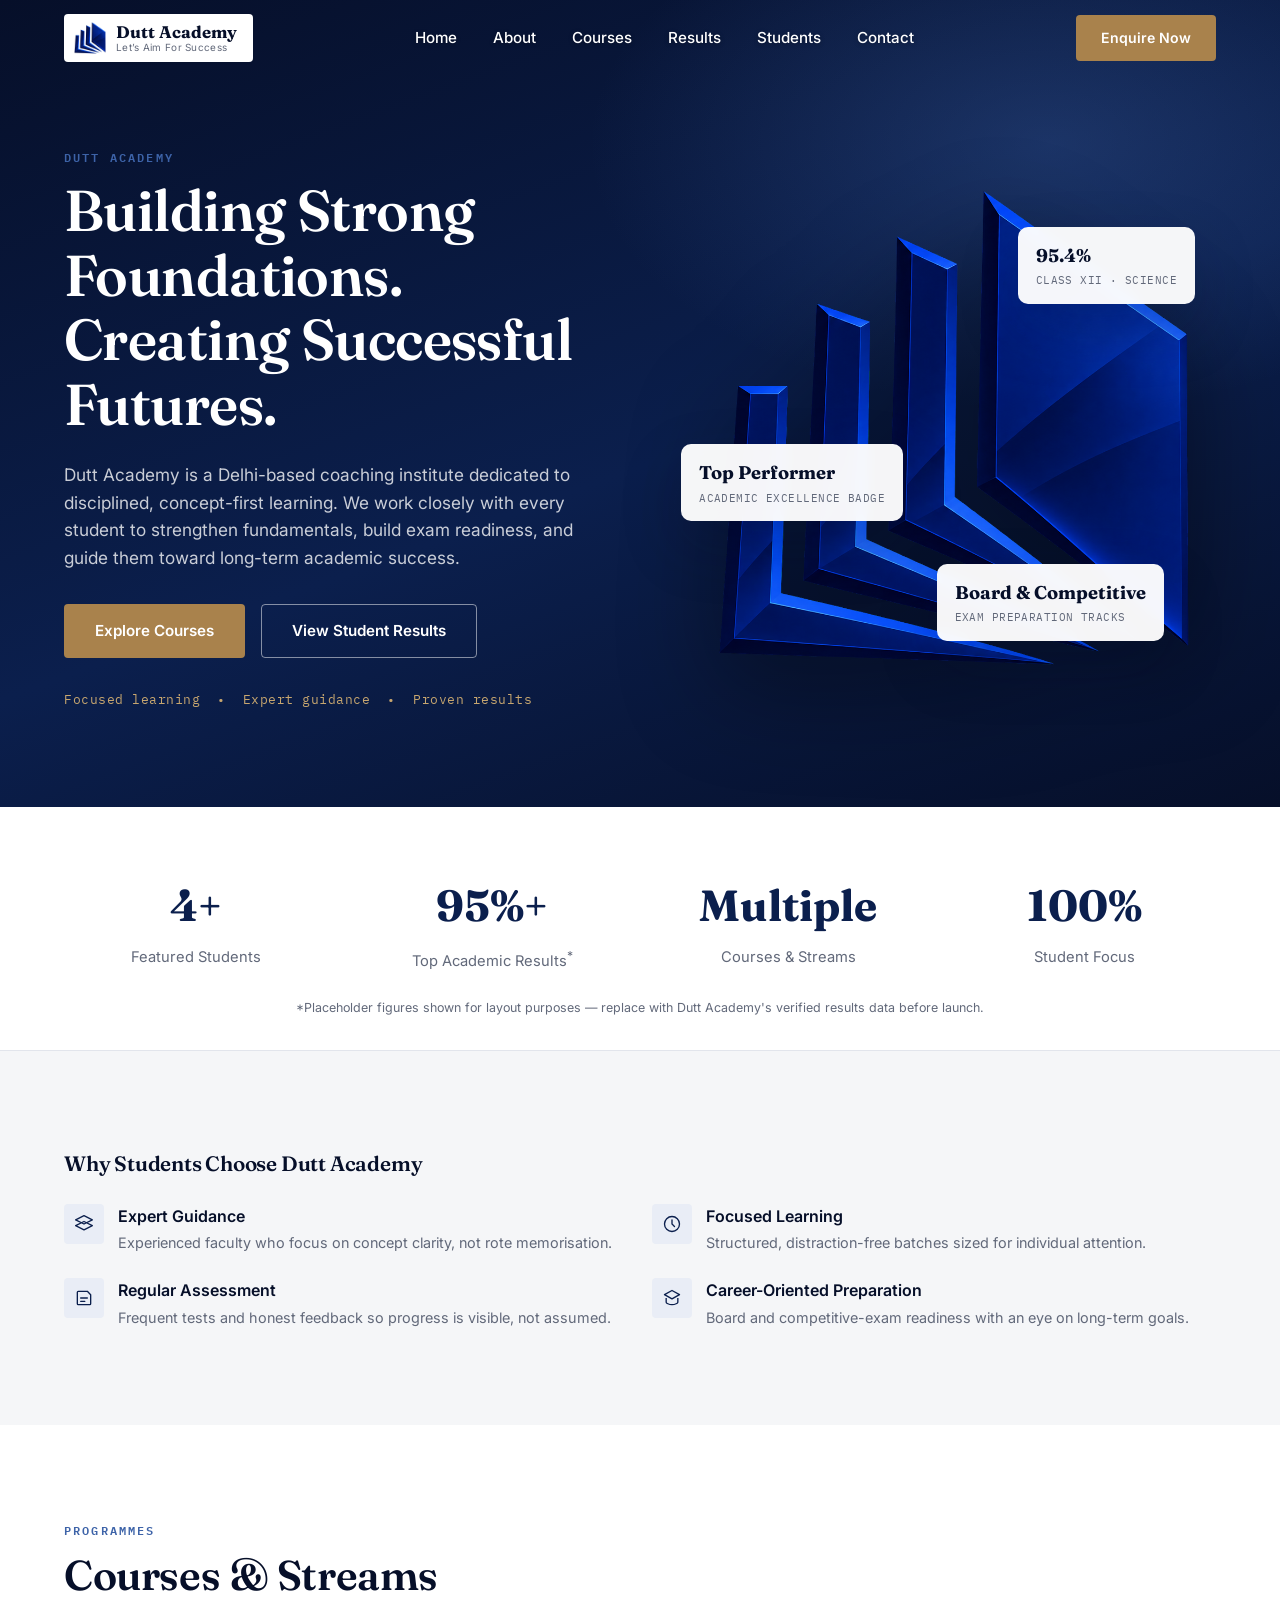
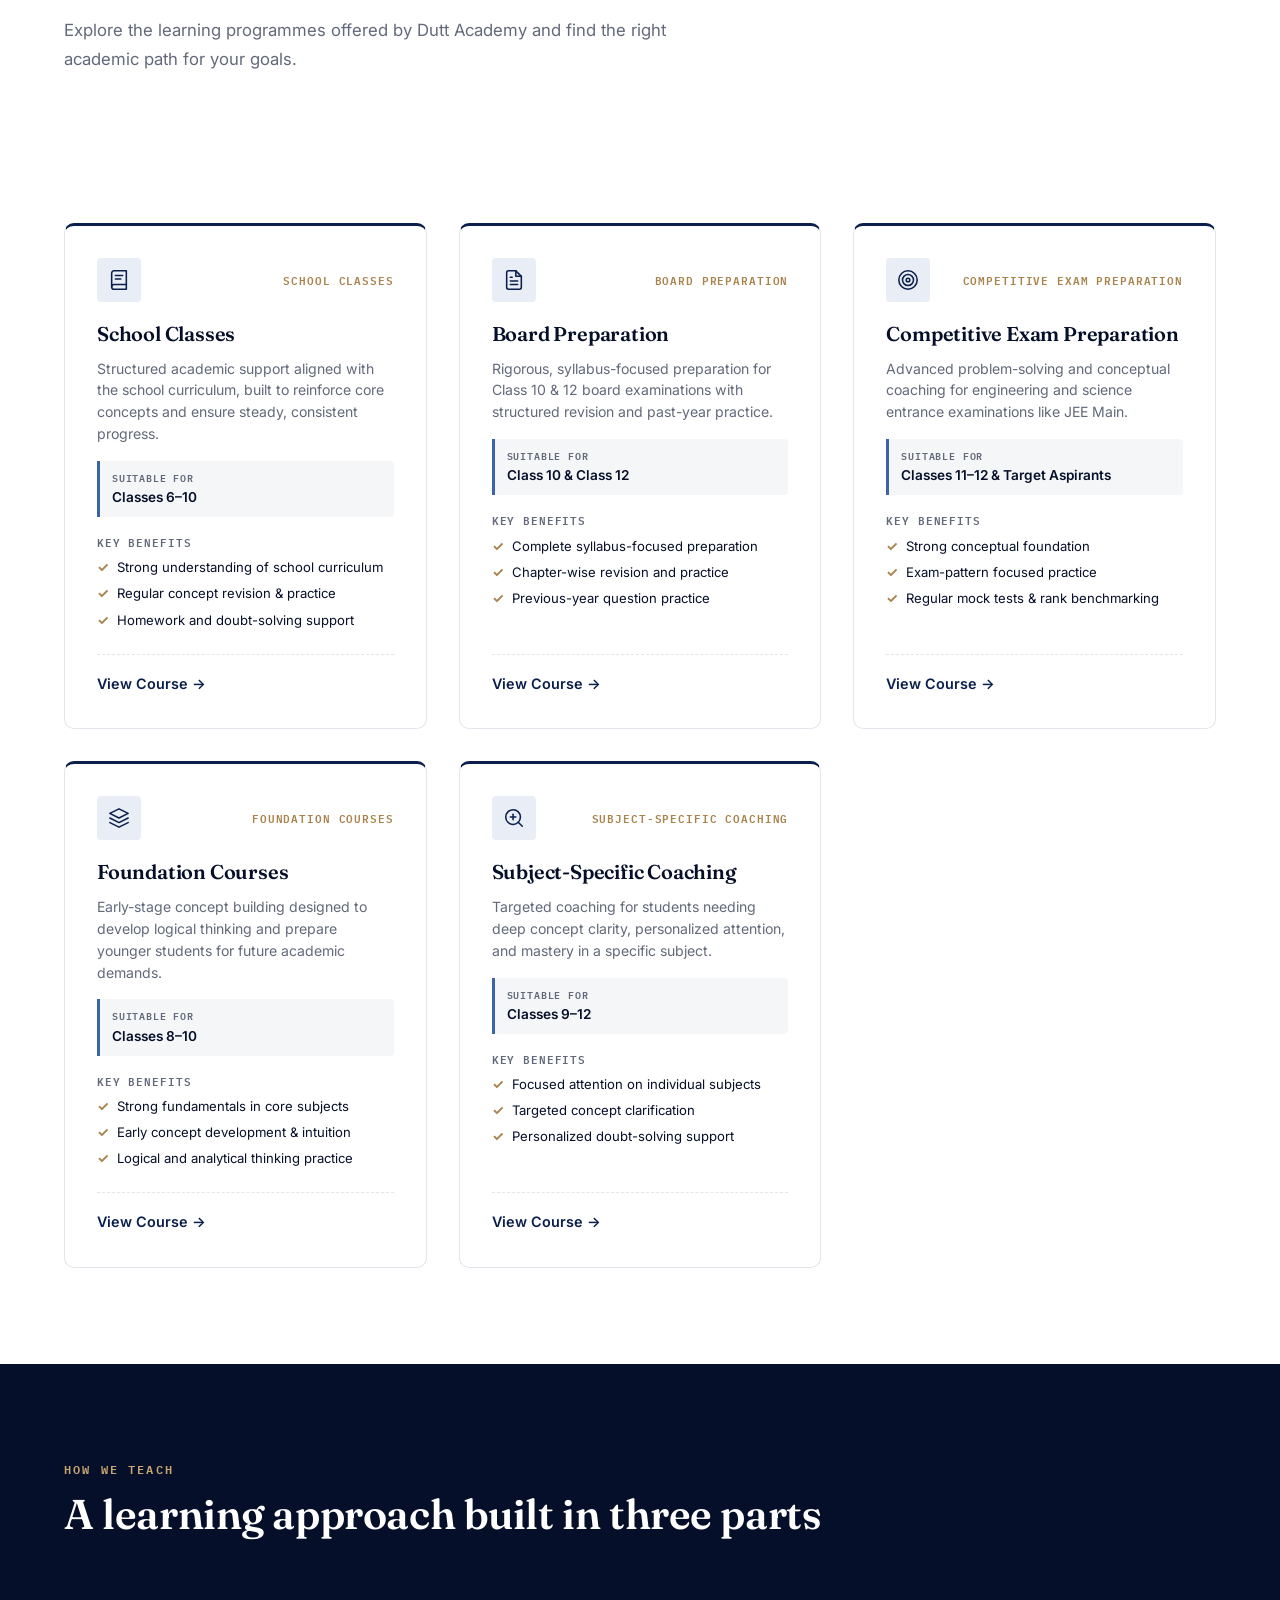
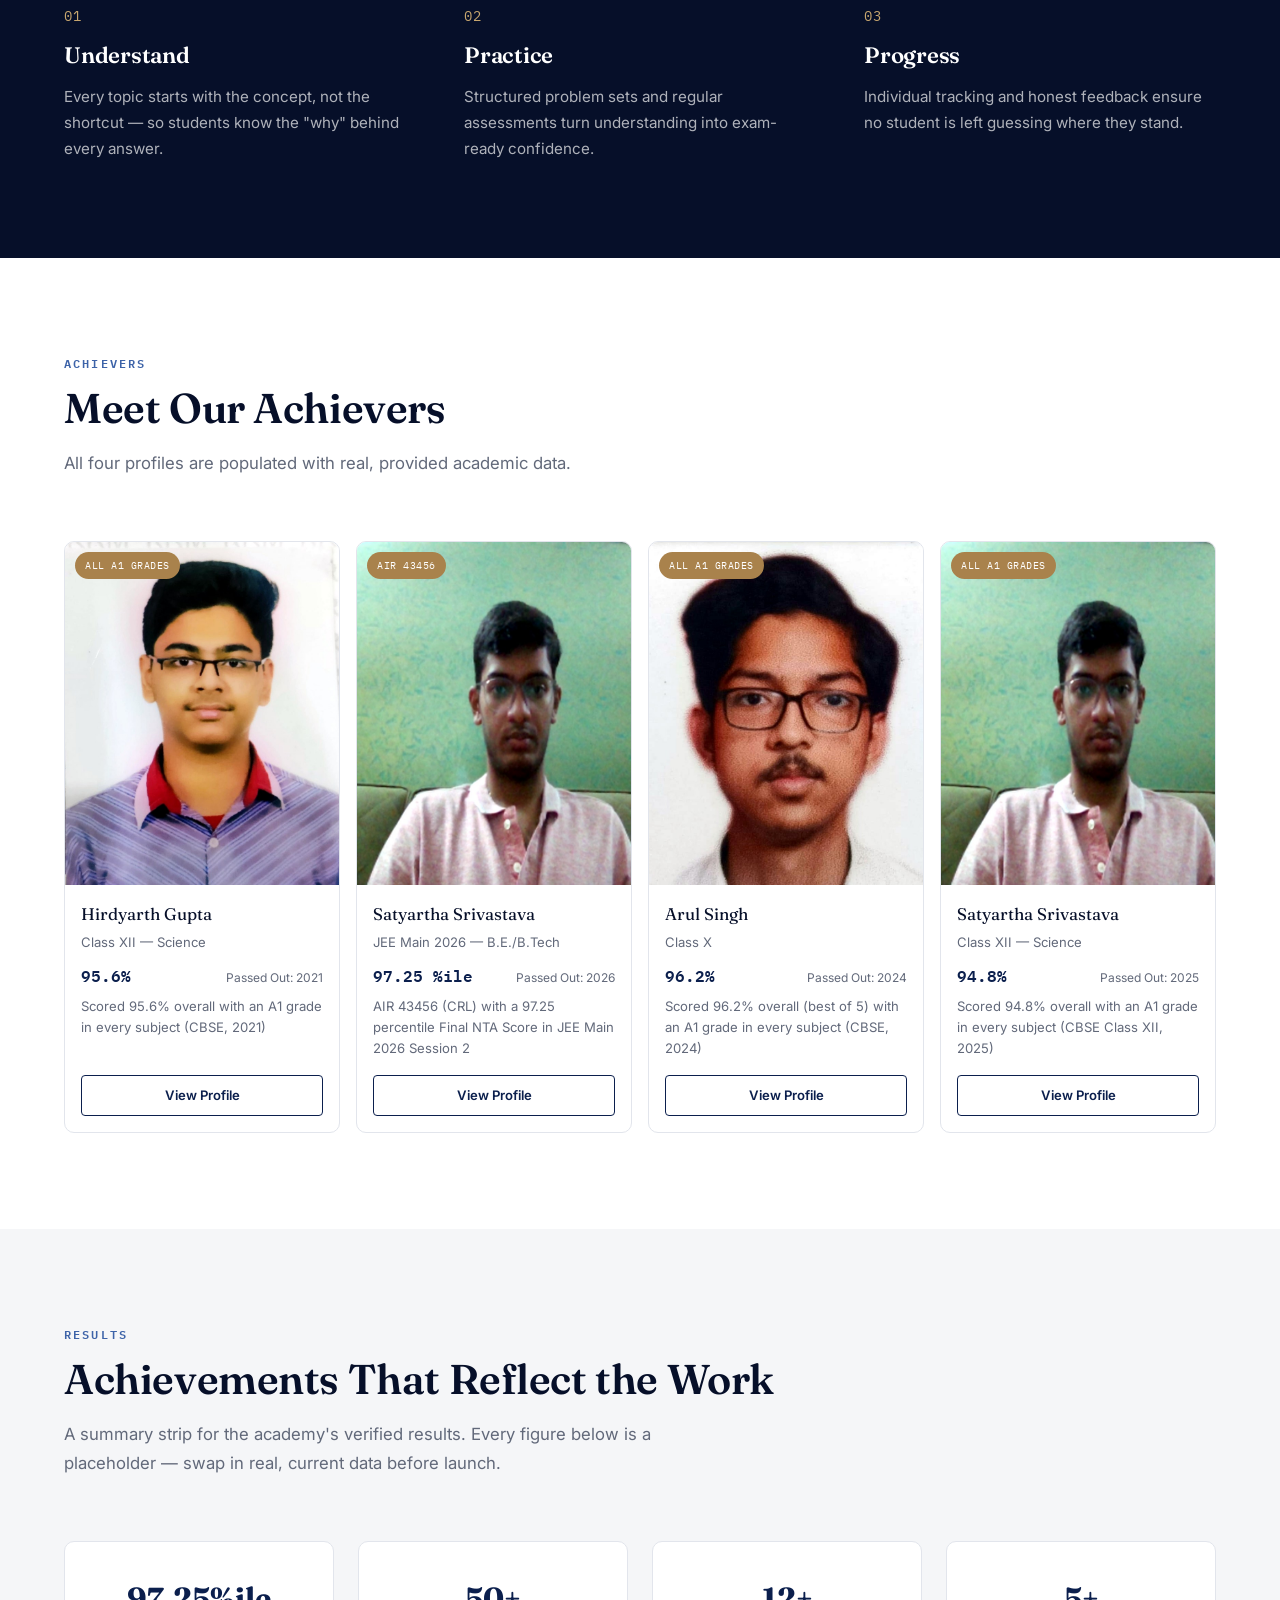
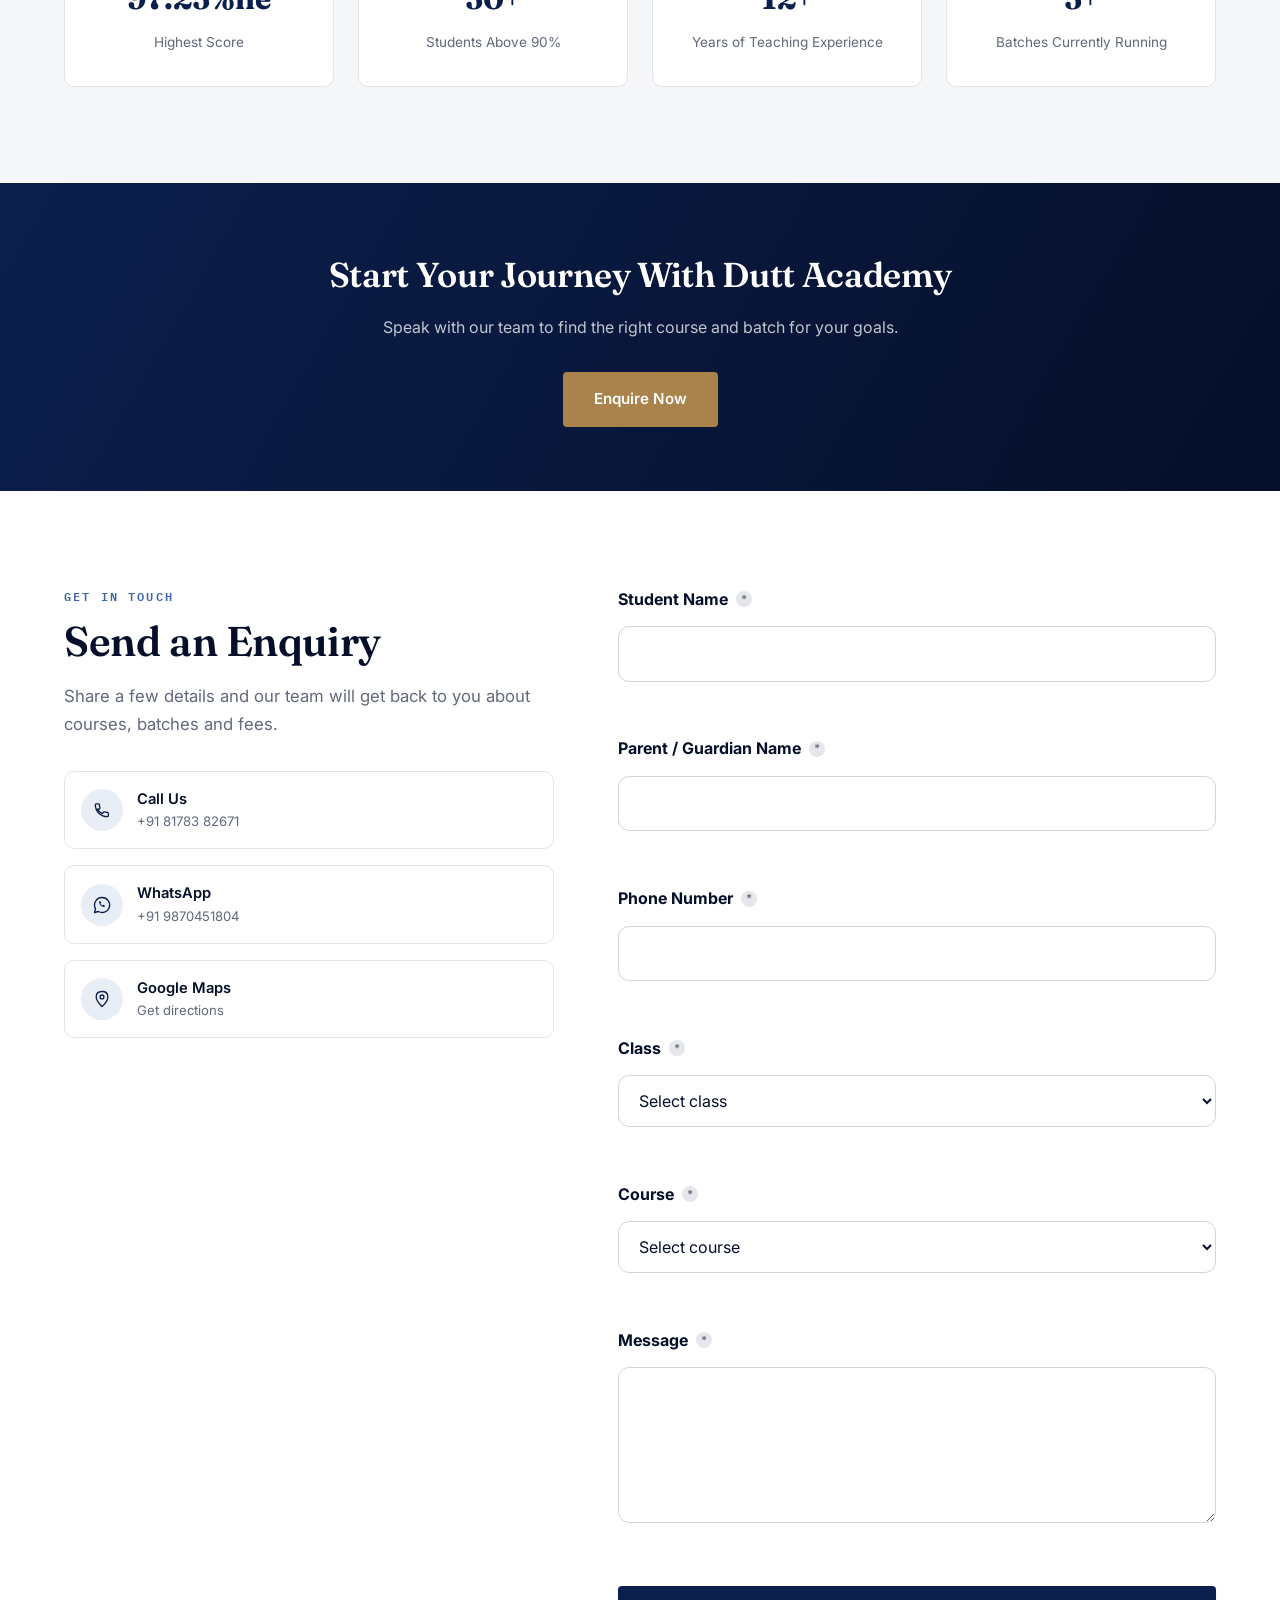
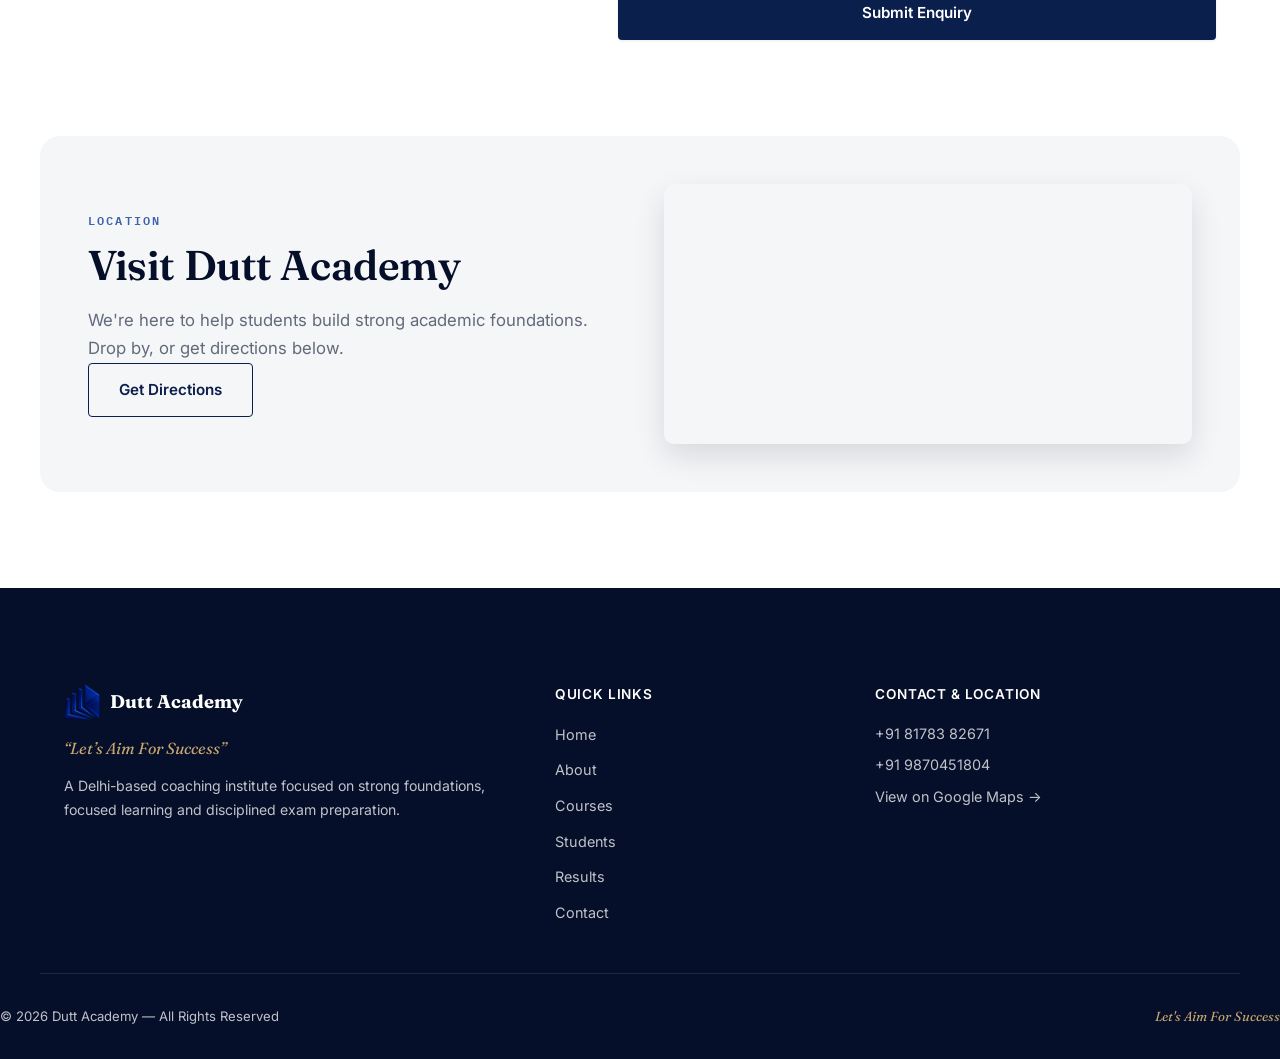
==== index.html @ 58ed1b6e "Add SEO setup" ====
<!DOCTYPE html>
<html lang="en">
<head>
<meta charset="UTF-8">
<meta name="viewport" content="width=device-width, initial-scale=1.0">
<title>Dutt Academy | Coaching &amp; Exam Preparation in Delhi</title>
<meta name="description" content="Dutt Academy is a coaching institute in Delhi offering school coaching, board exam preparation, competitive exam preparation, academic coaching and focused student learning.">
<meta name="robots" content="index, follow">
<!-- Replace YOUR-DOMAIN.example with the real production domain before deployment. -->
<link rel="canonical" href="https://YOUR-DOMAIN.example/">

<!-- Open Graph -->
<meta property="og:type" content="website">
<meta property="og:url" content="https://YOUR-DOMAIN.example/">
<meta property="og:title" content="Dutt Academy | Coaching &amp; Exam Preparation in Delhi">
<meta property="og:description" content="Explore Dutt Academy's school coaching, board exam preparation, competitive exam preparation and focused academic learning in Delhi.">
<meta property="og:image" content="https://YOUR-DOMAIN.example/assets/logo/dutt-academy-mark-lg.png">
<meta property="og:image:alt" content="Dutt Academy">
<meta property="og:site_name" content="Dutt Academy">

<!-- Twitter/X -->
<meta name="twitter:card" content="summary_large_image">
<meta name="twitter:title" content="Dutt Academy | Coaching &amp; Exam Preparation in Delhi">
<meta name="twitter:description" content="School coaching, board exam preparation, competitive exam preparation and focused academic learning from Dutt Academy in Delhi.">
<meta name="twitter:image" content="https://YOUR-DOMAIN.example/assets/logo/dutt-academy-mark-lg.png">
<meta name="twitter:image:alt" content="Dutt Academy">

<link rel="icon" type="image/png" sizes="32x32" href="assets/logo/favicon-32.png">
<link rel="icon" type="image/png" sizes="16x16" href="assets/logo/favicon-16.png">
<link rel="apple-touch-icon" href="assets/logo/apple-touch-icon.png">

<link rel="preconnect" href="https://fonts.googleapis.com">
<link rel="preconnect" href="https://fonts.gstatic.com" crossorigin>
<link href="https://fonts.googleapis.com/css2?family=Fraunces:opsz,wght@9..144,500;9..144,600;9..144,700&family=Inter:wght@400;500;600;700&family=IBM+Plex+Mono:wght@500;600&display=swap" rel="stylesheet">

<link rel="stylesheet" href="css/style.css">
<link rel="stylesheet" href="css/responsive.css">

<script type="application/ld+json">
{
  "@context": "https://schema.org",
  "@graph": [
    {
      "@type": "EducationalOrganization",
      "@id": "https://YOUR-DOMAIN.example/#organization",
      "name": "Dutt Academy",
      "url": "https://YOUR-DOMAIN.example/",
      "description": "Dutt Academy is a Delhi-based coaching institute focused on strong academic foundations, school classes, board preparation, competitive exam preparation and disciplined learning.",
      "logo": "https://YOUR-DOMAIN.example/assets/logo/dutt-academy-mark-lg.png"
    },
    {
      "@type": "WebSite",
      "@id": "https://YOUR-DOMAIN.example/#website",
      "url": "https://YOUR-DOMAIN.example/",
      "name": "Dutt Academy",
      "description": "Coaching and exam preparation in Delhi from Dutt Academy.",
      "publisher": {
        "@id": "https://YOUR-DOMAIN.example/#organization"
      }
    }
  ]
}
</script>
</head>
<body>

<a class="skip-link" href="#main-content">Skip to main content</a>

<!-- ============ NAVIGATION ============ -->
<header class="navbar" id="navbar">
  <div class="container navbar__inner">
    <a href="#home" class="navbar__brand" aria-label="Dutt Academy home">
      <span class="navbar__logo-chip">
        <img src="assets/logo/dutt-academy-mark-sm.png" alt="Dutt Academy" class="navbar__logo-img" width="160" height="119">
        <span class="navbar__wordmark">
          <span class="navbar__wordmark-name">Dutt Academy</span>
          <span class="navbar__wordmark-tag">Let&rsquo;s Aim For Success</span>
        </span>
      </span>
    </a>

    <nav class="navbar__nav" id="primary-navigation" aria-label="Primary">
      <ul class="navbar__list">
        <li><a href="#home" class="navbar__link">Home</a></li>
        <li><a href="#about" class="navbar__link">About</a></li>
        <li><a href="#courses" class="navbar__link">Courses</a></li>
        <li><a href="#results" class="navbar__link">Results</a></li>
        <li><a href="#students" class="navbar__link">Students</a></li>
        <li><a href="#contact" class="navbar__link">Contact</a></li>
      </ul>
    </nav>

    <a href="#contact" class="btn btn--gold navbar__cta">Enquire Now</a>

    <button class="navbar__toggle" id="navToggle" aria-expanded="false" aria-controls="mobileMenu" aria-label="Open menu">
      <span class="navbar__toggle-bar"></span>
      <span class="navbar__toggle-bar"></span>
      <span class="navbar__toggle-bar"></span>
    </button>
  </div>

  <div class="mobile-menu" id="mobileMenu" aria-hidden="true">
    <ul class="mobile-menu__list">
      <li><a href="#home" class="mobile-menu__link">Home</a></li>
      <li><a href="#about" class="mobile-menu__link">About</a></li>
      <li><a href="#courses" class="mobile-menu__link">Courses</a></li>
      <li><a href="#results" class="mobile-menu__link">Results</a></li>
      <li><a href="#students" class="mobile-menu__link">Students</a></li>
      <li><a href="#contact" class="mobile-menu__link">Contact</a></li>
      <li><a href="#contact" class="btn btn--gold mobile-menu__cta">Enquire Now</a></li>
    </ul>
  </div>
</header>

<main id="main-content">

  <!-- ============ HERO ============ -->
  <section class="hero" id="home">
    <div class="hero__backdrop" aria-hidden="true"></div>
    <div class="container hero__inner">
      <div class="hero__content reveal">
        <p class="eyebrow">DUTT ACADEMY</p>
        <h1 class="hero__headline">Building Strong Foundations.<br>Creating Successful Futures.</h1>
        <p class="hero__lede">Dutt Academy is a Delhi-based coaching institute dedicated to disciplined, concept-first learning. We work closely with every student to strengthen fundamentals, build exam readiness, and guide them toward long-term academic success.</p>
        <div class="hero__actions">
          <a href="#courses" class="btn btn--gold">Explore Courses</a>
          <a href="#students" class="btn btn--outline-light">View Student Results</a>
        </div>
        <p class="hero__trust-line">Focused learning &nbsp;•&nbsp; Expert guidance &nbsp;•&nbsp; Proven results</p>
      </div>

      <div class="hero__visual reveal" aria-hidden="true">
        <img src="assets/logo/dutt-academy-mark-lg.png" alt="" class="hero__pages" width="900" height="671" loading="eager">

        <div class="hero__card hero__card--1">
          <span class="hero__card-value">95.4%</span>
          <span class="hero__card-label">Class XII &middot; Science</span>
        </div>
        <div class="hero__card hero__card--2">
          <span class="hero__card-value">Top Performer</span>
          <span class="hero__card-label">Academic Excellence Badge</span>
        </div>
        <div class="hero__card hero__card--3">
          <span class="hero__card-value">Board &amp; Competitive</span>
          <span class="hero__card-label">Exam Preparation Tracks</span>
        </div>
      </div>
    </div>
  </section>

  <!-- ============ TRUST / ACHIEVEMENT STRIP ============ -->
  <section class="stats" aria-label="Dutt Academy at a glance">
    <div class="container stats__grid">
      <div class="stats__item reveal">
        <span class="stats__number" data-count="4" data-suffix="+">0</span>
        <span class="stats__label">Featured Students</span>
      </div>
      <div class="stats__item reveal">
        <span class="stats__number" data-count="95" data-suffix="%+">0</span>
        <span class="stats__label">Top Academic Results<sup>*</sup></span>
      </div>
      <div class="stats__item reveal">
        <span class="stats__text">Multiple</span>
        <span class="stats__label">Courses &amp; Streams</span>
      </div>
      <div class="stats__item reveal">
        <span class="stats__number" data-count="100" data-suffix="%">0</span>
        <span class="stats__label">Student Focus</span>
      </div>
    </div>
    <p class="stats__disclaimer container">*Placeholder figures shown for layout purposes — replace with Dutt Academy's verified results data before launch.</p>
  </section>

  <!-- ============ ABOUT ============ -->
  <section class="about" id="about">
    <div class="container about__grid">
      <div class="about__content reveal">
        <h3 class="about__subheading">Why Students Choose Dutt Academy</h3>
        <ul class="feature-list">
          <li class="feature-list__item">
            <span class="feature-list__icon" aria-hidden="true">
              <svg viewBox="0 0 24 24"><path d="M12 2 2 7l10 5 10-5-10-5Zm0 7L2 14l10 5 10-5-10-5Z" fill="none" stroke="currentColor" stroke-width="1.6" stroke-linejoin="round"/></svg>
            </span>
            <div>
              <p class="feature-list__title">Expert Guidance</p>
              <p class="feature-list__desc">Experienced faculty who focus on concept clarity, not rote memorisation.</p>
            </div>
          </li>
          <li class="feature-list__item">
            <span class="feature-list__icon" aria-hidden="true">
              <svg viewBox="0 0 24 24"><circle cx="12" cy="12" r="9" fill="none" stroke="currentColor" stroke-width="1.6"/><path d="M12 7v5l3 3" fill="none" stroke="currentColor" stroke-width="1.6" stroke-linecap="round"/></svg>
            </span>
            <div>
              <p class="feature-list__title">Focused Learning</p>
              <p class="feature-list__desc">Structured, distraction-free batches sized for individual attention.</p>
            </div>
          </li>
          <li class="feature-list__item">
            <span class="feature-list__icon" aria-hidden="true">
              <svg viewBox="0 0 24 24"><path d="M4 19V5a1 1 0 0 1 1-1h11l4 4v11a1 1 0 0 1-1 1H5a1 1 0 0 1-1-1Z" fill="none" stroke="currentColor" stroke-width="1.6" stroke-linejoin="round"/><path d="M8 12h8M8 16h5" stroke="currentColor" stroke-width="1.6" stroke-linecap="round"/></svg>
            </span>
            <div>
              <p class="feature-list__title">Regular Assessment</p>
              <p class="feature-list__desc">Frequent tests and honest feedback so progress is visible, not assumed.</p>
            </div>
          </li>
          <li class="feature-list__item">
            <span class="feature-list__icon" aria-hidden="true">
              <svg viewBox="0 0 24 24"><path d="M12 3 3 8l9 5 9-5-9-5Zm-7 9v5c0 1.1 3.1 3 7 3s7-1.9 7-3v-5" fill="none" stroke="currentColor" stroke-width="1.6" stroke-linejoin="round"/></svg>
            </span>
            <div>
              <p class="feature-list__title">Career-Oriented Preparation</p>
              <p class="feature-list__desc">Board and competitive-exam readiness with an eye on long-term goals.</p>
            </div>
          </li>
        </ul>
      </div>
    </div>
  </section>

  <!-- ============ COURSES ============ -->
  <section class="courses" id="courses">
    <div class="container">
      <div class="section-heading reveal">
        <p class="eyebrow">PROGRAMMES</p>
        <h2 class="section-title">Courses &amp; Streams</h2>
        <p class="section-subtitle">Explore the learning programmes offered by Dutt Academy and find the right academic path for your goals.</p>
      </div>

      <!-- Course Category Filter Bar -->
      <div class="courses__filter-bar reveal" role="tablist" aria-label="Filter courses by category">
        <button type="button" class="course-filter-btn is-active" data-filter="all" role="tab" aria-selected="true">All</button>
        <button type="button" class="course-filter-btn" data-filter="school" role="tab" aria-selected="false">School</button>
        <button type="button" class="course-filter-btn" data-filter="board" role="tab" aria-selected="false">Board</button>
        <button type="button" class="course-filter-btn" data-filter="competitive" role="tab" aria-selected="false">Competitive</button>
        <button type="button" class="course-filter-btn" data-filter="foundation" role="tab" aria-selected="false">Foundation</button>
        <button type="button" class="course-filter-btn" data-filter="subject" role="tab" aria-selected="false">Subject-Specific</button>
      </div>

      <div class="courses__grid" id="coursesGrid">
        <!-- Course cards rendered dynamically by js/script.js from the courses data array -->
      </div>
    </div>
  </section>

  <!-- ============ LEARNING APPROACH ============ -->
  <section class="approach">
    <div class="container approach__inner">
      <div class="section-heading section-heading--light reveal">
        <p class="eyebrow eyebrow--light">HOW WE TEACH</p>
        <h2 class="section-title section-title--light">A learning approach built in three parts</h2>
      </div>
      <div class="approach__grid">
        <div class="approach__item reveal">
          <span class="approach__index">01</span>
          <h3 class="approach__title">Understand</h3>
          <p class="approach__desc">Every topic starts with the concept, not the shortcut — so students know the "why" behind every answer.</p>
        </div>
        <div class="approach__item reveal">
          <span class="approach__index">02</span>
          <h3 class="approach__title">Practice</h3>
          <p class="approach__desc">Structured problem sets and regular assessments turn understanding into exam-ready confidence.</p>
        </div>
        <div class="approach__item reveal">
          <span class="approach__index">03</span>
          <h3 class="approach__title">Progress</h3>
          <p class="approach__desc">Individual tracking and honest feedback ensure no student is left guessing where they stand.</p>
        </div>
      </div>
    </div>
  </section>

  <!-- ============ STUDENT SUCCESS ============ -->
  <section class="students" id="students">
    <div class="container">
      <div class="section-heading reveal">
        <p class="eyebrow">ACHIEVERS</p>
        <h2 class="section-title">Meet Our Achievers</h2>
        <p class="section-subtitle">All four profiles are populated with real, provided academic data.</p>
      </div>

      <div class="students__grid" id="studentsGrid">
        <!-- Student cards rendered by js/script.js from the students data array -->
      </div>
    </div>
  </section>

  <!-- Student Profile Modal -->
  <div class="modal-overlay" id="studentModalOverlay" hidden>
    <div class="modal student-modal" id="studentModal" role="dialog" aria-modal="true" aria-labelledby="modalStudentName">
      <button class="modal__close" id="modalClose" aria-label="Close student profile">&times;</button>

      <div class="student-modal__header">
        <img src="" alt="" id="modalPhoto" class="student-modal__photo" width="84" height="84" decoding="async">
        <div>
          <p class="student-modal__eyebrow">STUDENT PROFILE</p>
          <h3 class="student-modal__name" id="modalStudentName"></h3>
          <p class="student-modal__course" id="modalCourse"></p>
        </div>
      </div>

      <div class="student-modal__ledger">
        <p class="student-modal__ledger-title">Academic Performance</p>
        <table class="ledger-table" id="modalSubjects">
          <tbody></tbody>
        </table>
        <div class="student-modal__overall">
          <span>Overall</span>
          <span class="student-modal__overall-value" id="modalPercentage"></span>
        </div>
      </div>

      <dl class="student-modal__facts">
        <div><dt>Passed Out</dt><dd id="modalYear"></dd></div>
        <div><dt>Next Step</dt><dd id="modalCollege"></dd></div>
        <div><dt>Achievement</dt><dd id="modalAchievement"></dd></div>
      </dl>

      <blockquote class="student-modal__quote" id="modalQuote">
        <span class="student-modal__quote-mark" aria-hidden="true">&ldquo;</span>
        <p class="student-modal__quote-text" id="modalQuoteText"></p>
      </blockquote>
    </div>
  </div>

  <!-- Course Details Modal -->
  <div class="modal-overlay" id="courseModalOverlay" hidden>
    <div class="modal course-modal" id="courseModal" role="dialog" aria-modal="true" aria-labelledby="modalCourseTitle">
      <button class="modal__close" id="courseModalClose" aria-label="Close course details">&times;</button>

      <div class="course-modal__header">
        <p class="course-modal__eyebrow" id="modalCourseCategory"></p>
        <h3 class="course-modal__title" id="modalCourseTitle"></h3>
        <p class="course-modal__desc" id="modalCourseDesc"></p>
      </div>

      <dl class="course-modal__facts" id="modalCourseFacts">
        <!-- Dynamically rendered facts: Suitable For, Subjects, Duration, Batch Type, Teaching Mode, Eligibility -->
      </dl>

      <div class="course-modal__section" id="modalCourseBenefitsWrap">
        <h4 class="course-modal__section-title">Key Programme Benefits</h4>
        <ul class="course-modal__list course-modal__list--benefits" id="modalCourseBenefits"></ul>
      </div>

      <div class="course-modal__section" id="modalCourseOutcomesWrap">
        <h4 class="course-modal__section-title">What Students Can Expect</h4>
        <ul class="course-modal__list course-modal__list--outcomes" id="modalCourseOutcomes"></ul>
      </div>

      <div class="course-modal__section" id="modalCourseAssessmentWrap">
        <h4 class="course-modal__section-title">Assessment &amp; Progress Tracking</h4>
        <p class="course-modal__assessment" id="modalCourseAssessment"></p>
      </div>

      <div class="course-modal__cta-wrap">
        <button type="button" class="btn btn--primary course-modal__enquire-btn" id="modalCourseEnquireBtn">Enquire About This Course &rarr;</button>
      </div>
    </div>
  </div>

  <!-- ============ RESULTS / ACHIEVEMENTS ============ -->
  <section class="results" id="results">
    <div class="container">
      <div class="section-heading reveal">
        <p class="eyebrow">RESULTS</p>
        <h2 class="section-title">Achievements That Reflect the Work</h2>
        <p class="section-subtitle">A summary strip for the academy's verified results. Every figure below is a placeholder — swap in real, current data before launch.</p>
      </div>
      <div class="results__grid">
        <div class="results__card reveal">
          <span class="results__value">97.25%ile</span>
          <span class="results__label">Highest Score</span>
        </div>
        <div class="results__card reveal">
          <span class="results__value">50+</span>
          <span class="results__label">Students Above 90%</span>
        </div>
        <div class="results__card reveal">
          <span class="results__value">12+</span>
          <span class="results__label">Years of Teaching Experience</span>
        </div>
        <div class="results__card reveal">
          <span class="results__value">5+</span>
          <span class="results__label">Batches Currently Running</span>
        </div>
      </div>
    </div>
  </section>

  <!-- ============ ENQUIRY CTA ============ -->
  <section class="cta-banner">
    <div class="container cta-banner__inner reveal">
      <h2 class="cta-banner__title">Start Your Journey With Dutt Academy</h2>
      <p class="cta-banner__text">Speak with our team to find the right course and batch for your goals.</p>
      <a href="#contact" class="btn btn--gold">Enquire Now</a>
    </div>
  </section>

  <!-- ============ CONTACT ============ -->
  <section class="contact" id="contact">
    <div class="container contact__grid">
      <div class="contact__intro reveal">
        <p class="eyebrow">GET IN TOUCH</p>
        <h2 class="section-title">Send an Enquiry</h2>
        <p class="section-subtitle">Share a few details and our team will get back to you about courses, batches and fees.</p>

        <div class="contact__channels">
          <a href="tel:+918178382671" class="contact__channel">
            <span class="contact__channel-icon" aria-hidden="true">
              <svg viewBox="0 0 24 24"><path d="M6.6 10.8c1.2 2.4 3.2 4.3 5.6 5.6l1.9-1.9c.3-.3.7-.4 1-.2 1.1.4 2.3.6 3.5.6.6 0 1 .4 1 1V19c0 .6-.4 1-1 1C10.4 20 4 13.6 4 5.6c0-.6.4-1 1-1h2.9c.6 0 1 .4 1 1 0 1.2.2 2.4.6 3.5.1.4 0 .8-.2 1l-1.7 1.7Z" fill="none" stroke="currentColor" stroke-width="1.6" stroke-linejoin="round"/></svg>
            </span>
            <span>
              <span class="contact__channel-title">Call Us</span>
              <span class="contact__channel-sub">+91 81783 82671</span>
            </span>
          </a>
          <a href="https://wa.me/919870451804" target="_blank" rel="noopener" class="contact__channel">
            <span class="contact__channel-icon" aria-hidden="true">
              <svg viewBox="0 0 24 24"><path d="M12 3a9 9 0 0 0-7.8 13.4L3 21l4.7-1.2A9 9 0 1 0 12 3Z" fill="none" stroke="currentColor" stroke-width="1.6" stroke-linejoin="round"/><path d="M8.5 8.8c.3 2.9 2.8 5.4 5.7 5.7.9.1 1.3-.6 1.1-1.3l-.3-1-1.6-.4-.8.8c-1-.5-1.9-1.4-2.4-2.4l.8-.8-.4-1.6-1-.3c-.7-.2-1.4.2-1.1 1.3Z" fill="currentColor"/></svg>
            </span>
            <span>
              <span class="contact__channel-title">WhatsApp</span>
              <span class="contact__channel-sub">+91 9870451804</span>
            </span>
          </a>
          <a href="https://www.google.com/maps/dir/?api=1&destination=28.6833308,77.325514" target="_blank" rel="noopener" class="contact__channel">
            <span class="contact__channel-icon" aria-hidden="true">
              <svg viewBox="0 0 24 24"><path d="M12 21s7-6.1 7-11.5S16.4 3 12 3 5 5.1 5 9.5 12 21 12 21Z" fill="none" stroke="currentColor" stroke-width="1.6" stroke-linejoin="round"/><circle cx="12" cy="9.5" r="2.3" fill="none" stroke="currentColor" stroke-width="1.6"/></svg>
            </span>
            <span>
              <span class="contact__channel-title">Google Maps</span>
              <span class="contact__channel-sub">Get directions</span>
            </span>
          </a>
        </div>
      </div>

      <form class="contact__form" id="enquiryForm" novalidate>
        <div class="form-row">
          <label for="studentName">Student Name <span class="form-required" aria-hidden="true">*</span></label>
          <input type="text" id="studentName" name="studentName" autocomplete="name" required>
          <span class="form-error" id="err-studentName"></span>
        </div>

        <div class="form-row">
          <label for="parentName">Parent / Guardian Name <span class="form-required" aria-hidden="true">*</span></label>
          <input type="text" id="parentName" name="parentName" autocomplete="name">
          <span class="form-error" id="err-parentName"></span>
        </div>

        <div class="form-row">
          <label for="phone">Phone Number <span class="form-required" aria-hidden="true">*</span></label>
          <input type="tel" id="phone" name="phone" autocomplete="tel" required>
          <span class="form-error" id="err-phone"></span>
        </div>

        <div class="form-row form-row--split">
          <div>
            <label for="studentClass">Class <span class="form-required" aria-hidden="true">*</span></label>
            <select id="studentClass" name="studentClass" required>
              <option value="">Select class</option>
              <option>Class IX</option>
              <option>Class X</option>
              <option>Class XI</option>
              <option>Class XII</option>
              <option>Other</option>
            </select>
            <span class="form-error" id="err-studentClass"></span>
            <div class="form-row" id="otherClassField" hidden>
              <label for="otherClass">Please specify your class</label>
              <input type="text" id="otherClass" name="otherClass" placeholder="Enter your class or course">
              <span class="form-error" id="err-otherClass"></span>
            </div>
          </div>
          <div>
            <label for="course">Course <span class="form-required" aria-hidden="true">*</span></label>
            <select id="course" name="course" required>
              <option value="">Select course</option>
              <option>School Classes</option>
              <option>Board Preparation</option>
              <option>Competitive Exam Preparation</option>
              <option>Foundation Courses</option>
              <option>Subject-Specific Coaching</option>
            </select>
            <span class="form-error" id="err-course"></span>
          </div>
        </div>

        <div class="form-row">
          <label for="message">Message <span class="form-required" aria-hidden="true">*</span></label>
          <textarea id="message" name="message" rows="4"></textarea>
          <span class="form-error" id="err-message"></span>
        </div>

        <button type="submit" class="btn btn--primary contact__submit">Submit Enquiry</button>
        <p class="contact__success" id="formSuccess" hidden>Thank you — your enquiry has been noted. Our team will reach out shortly.</p>
      </form>
    </div>
  </section>

  <!-- ============ MAP ============ -->
  <section class="map-section">
    <div class="container map-card">
      <div class="map-card__text reveal">
        <p class="eyebrow">LOCATION</p>
        <h2 class="section-title">Visit Dutt Academy</h2>
        <p class="section-subtitle">We're here to help students build strong academic foundations. Drop by, or get directions below.</p>
        <a href="https://www.google.com/maps/dir/?api=1&destination=28.6833308,77.325514" target="_blank" rel="noopener" class="btn btn--outline-dark">Get Directions</a>
      </div>
      <div class="map-card__frame reveal">
        <iframe
          title="Dutt Academy location on Google Maps"
          src="https://maps.google.com/maps?q=28.6833308,77.325514&z=15&output=embed"
          loading="lazy"
          referrerpolicy="no-referrer-when-downgrade"
          allowfullscreen>
        </iframe>
      </div>
    </div>
  </section>

</main>

<!-- ============ FOOTER ============ -->
<footer class="footer">
  <div class="container footer__grid">
    <div class="footer__brand">
      <div class="footer__logo-row">
        <img src="assets/logo/dutt-academy-mark-sm.png" alt="Dutt Academy logo" class="footer__logo" width="160" height="119">
        <span class="footer__wordmark">Dutt Academy</span>
      </div>
      <p class="footer__tagline">&ldquo;Let&rsquo;s Aim For Success&rdquo;</p>
      <p class="footer__desc">A Delhi-based coaching institute focused on strong foundations, focused learning and disciplined exam preparation.</p>
    </div>

    <div class="footer__links">
      <h4 class="footer__heading">Quick Links</h4>
      <ul>
        <li><a href="#home">Home</a></li>
        <li><a href="#about">About</a></li>
        <li><a href="#courses">Courses</a></li>
        <li><a href="#students">Students</a></li>
        <li><a href="#results">Results</a></li>
        <li><a href="#contact">Contact</a></li>
      </ul>
    </div>

    <div class="footer__contact">
      <h4 class="footer__heading">Contact &amp; Location</h4>
      <p><a href="tel:+918178382671">+91 81783 82671</a></p>
      <p><a href="https://wa.me/919870451804" target="_blank" rel="noopener">+91 9870451804</a></p>
      <a href="https://www.google.com/maps/dir/?api=1&destination=28.6833308,77.325514" target="_blank" rel="noopener">View on Google Maps &rarr;</a>
    </div>
  </div>

  <div class="footer__bottom">
    <p>&copy; <span id="footerYear"></span> Dutt Academy — All Rights Reserved</p>
    <p class="footer__slogan">Let's Aim For Success</p>
  </div>
</footer>

<script src="js/script.js" defer></script>
</body>
</html>
---- css/style.css ----
/* ==========================================================================
   Dutt Academy — Design System & Base Styles
   ========================================================================== */

:root {
  /* Brand colors */
  --color-primary: #0B1F4D;
  --color-primary-dark: #060F29;
  --color-primary-light: #1E3A73;
  --color-accent: #3D63A8;
  --color-accent-soft: #E9EDF6;
  --color-black: #0A0A0C;
  --color-white: #FFFFFF;
  --color-off-white: #F5F6F8;
  --color-muted: #62697A;
  --color-border: #E2E5EC;
  --color-gold: #A9824C;
  --color-gold-light: #C7A66F;

  /* Typography */
  --font-display: 'Fraunces', Georgia, serif;
  --font-body: 'Inter', -apple-system, BlinkMacSystemFont, 'Segoe UI', sans-serif;
  --font-mono: 'IBM Plex Mono', 'Courier New', monospace;

  /* Radius */
  --radius-sm: 4px;
  --radius-md: 10px;
  --radius-lg: 20px;

  /* Shadows */
  --shadow-sm: 0 1px 3px rgba(6, 15, 41, 0.08);
  --shadow-md: 0 12px 30px rgba(6, 15, 41, 0.12);
  --shadow-lg: 0 24px 60px rgba(6, 15, 41, 0.22);

  /* Spacing scale */
  --space-1: 0.25rem;
  --space-2: 0.5rem;
  --space-3: 0.75rem;
  --space-4: 1rem;
  --space-5: 1.5rem;
  --space-6: 2rem;
  --space-8: 3rem;
  --space-10: 4rem;
  --space-12: 6rem;

  /* Motion */
  --transition-fast: 180ms cubic-bezier(.4,0,.2,1);
  --transition-base: 280ms cubic-bezier(.4,0,.2,1);
  --transition-slow: 500ms cubic-bezier(.4,0,.2,1);

  --container-width: 1200px;
  --navbar-height: 84px;
}

@media (prefers-reduced-motion: reduce) {
  *, *::before, *::after {
    animation-duration: 0.001ms !important;
    animation-iteration-count: 1 !important;
    transition-duration: 0.001ms !important;
    scroll-behavior: auto !important;
  }
}

/* ---------- Reset ---------- */
*, *::before, *::after { box-sizing: border-box; }
html { scroll-behavior: smooth; scroll-padding-top: var(--navbar-height); }
body {
  margin: 0;
  font-family: var(--font-body);
  color: var(--color-black);
  background: var(--color-white);
  line-height: 1.6;
  -webkit-font-smoothing: antialiased;
  overflow-x: hidden;
}
body.modal-open {
  overflow: hidden;
  touch-action: none;
}
img { max-width: 100%; display: block; }
a { color: inherit; text-decoration: none; touch-action: manipulation; }
ul { list-style: none; margin: 0; padding: 0; }
button { font: inherit; cursor: pointer; touch-action: manipulation; }
input, select, textarea { font: inherit; }
h1, h2, h3, h4 { font-family: var(--font-display); margin: 0; font-weight: 600; letter-spacing: -0.01em; }
p { margin: 0; }

.skip-link {
  position: absolute;
  left: -999px;
  top: 0;
  background: var(--color-primary);
  color: #fff;
  padding: 12px 20px;
  z-index: 2000;
  border-radius: 0 0 var(--radius-sm) 0;
}
.skip-link:focus { left: 0; }

:focus-visible {
  outline: 2px solid var(--color-gold);
  outline-offset: 3px;
}

.container {
  width: 100%;
  max-width: var(--container-width);
  margin: 0 auto;
  padding: 0 24px;
}

.eyebrow {
  font-family: var(--font-mono);
  font-size: 0.75rem;
  font-weight: 600;
  letter-spacing: 0.18em;
  text-transform: uppercase;
  color: var(--color-accent);
  margin: 0 0 var(--space-3);
}
.eyebrow--light { color: var(--color-gold-light); }

.section-title {
  font-size: clamp(1.75rem, 1.4rem + 1.5vw, 2.75rem);
  line-height: 1.15;
  color: var(--color-primary-dark);
  margin-bottom: var(--space-4);
}
.section-title--light { color: var(--color-white); }

.section-subtitle {
  font-size: 1.05rem;
  color: var(--color-muted);
  max-width: 640px;
  line-height: 1.7;
}

.section-heading { margin-bottom: var(--space-10); }
.section-heading--light .section-subtitle { color: rgba(255,255,255,0.72); }

/* ---------- Buttons ---------- */
.btn {
  display: inline-flex;
  align-items: center;
  justify-content: center;
  gap: 8px;
  padding: 14px 30px;
  border-radius: var(--radius-sm);
  font-weight: 600;
  font-size: 0.95rem;
  border: 1px solid transparent;
  transition: transform var(--transition-fast), box-shadow var(--transition-fast), background var(--transition-fast), color var(--transition-fast), border-color var(--transition-fast);
  white-space: nowrap;
}
.btn--primary {
  background: var(--color-primary);
  color: var(--color-white);
  box-shadow: var(--shadow-sm);
}
.btn--primary:hover { background: var(--color-primary-light); box-shadow: var(--shadow-md); transform: translateY(-2px); }

.btn--gold {
  background: var(--color-gold);
  color: var(--color-white);
}
.btn--gold:hover { background: var(--color-gold-light); transform: translateY(-2px); box-shadow: var(--shadow-md); }

.btn--outline-light {
  border-color: rgba(255,255,255,0.5);
  color: var(--color-white);
  background: transparent;
}
.btn--outline-light:hover { background: rgba(255,255,255,0.1); border-color: #fff; }

.btn--outline-dark {
  border-color: var(--color-primary);
  color: var(--color-primary);
  background: transparent;
}
.btn--outline-dark:hover { background: var(--color-primary); color: #fff; }

/* ==========================================================================
   Navbar
   ========================================================================== */
.navbar {
  position: fixed;
  top: 0; left: 0; right: 0;
  z-index: 1000;
  transition: background var(--transition-base), box-shadow var(--transition-base), padding var(--transition-base);
  padding: 14px 0;
}
.navbar__inner {
  display: flex;
  align-items: center;
  justify-content: space-between;
  gap: var(--space-6);
}
.navbar__brand { display: inline-flex; align-items: center; }
.navbar__logo-chip {
  display: inline-flex;
  align-items: center;
  gap: 10px;
  background: #fff;
  padding: 8px 16px 8px 10px;
  border-radius: var(--radius-sm);
  box-shadow: var(--shadow-sm);
}
.navbar__logo-img { height: 32px; width: auto; }
.navbar__wordmark { display: flex; flex-direction: column; line-height: 1.15; }
.navbar__wordmark-name { font-family: var(--font-display); font-weight: 700; font-size: 1.05rem; color: var(--color-primary-dark); }
.navbar__wordmark-tag { font-family: var(--font-body); font-size: 0.62rem; letter-spacing: 0.03em; color: var(--color-muted); }

.navbar__nav { flex: 1; display: flex; justify-content: center; }
.navbar__list { display: flex; gap: var(--space-6); }
.navbar__link {
  font-size: 0.95rem;
  font-weight: 500;
  color: var(--color-white);
  position: relative;
  padding: 6px 2px;
  transition: color var(--transition-fast);
}
.navbar__link::after {
  content: '';
  position: absolute;
  left: 0; bottom: 0;
  width: 0; height: 2px;
  background: var(--color-gold);
  transition: width var(--transition-fast);
}
.navbar__link:hover::after { width: 100%; }

.navbar__cta { padding: 11px 24px; font-size: 0.88rem; }

.navbar__toggle {
  display: none;
  flex-direction: column;
  justify-content: center;
  align-items: center;
  gap: 4.5px;
  width: 44px;
  height: 44px;
  background: transparent;
  border: none;
  padding: 0;
  cursor: pointer;
}
.navbar__toggle-bar {
  height: 2px;
  width: 25px;
  background: var(--color-white);
  border-radius: 2px;
  transition: transform var(--transition-fast), opacity var(--transition-fast);
  transform-origin: center;
}
.navbar__toggle.is-active .navbar__toggle-bar:nth-child(1) { transform: translateY(6.5px) rotate(45deg); }
.navbar__toggle.is-active .navbar__toggle-bar:nth-child(2) { opacity: 0; }
.navbar__toggle.is-active .navbar__toggle-bar:nth-child(3) { transform: translateY(-6.5px) rotate(-45deg); }

.navbar.is-scrolled {
  background: var(--color-primary-dark);
  box-shadow: var(--shadow-md);
  padding: 8px 0;
}
.navbar:not(.is-scrolled) .navbar__link { color: var(--color-white); text-shadow: 0 1px 4px rgba(0,0,0,0.35); }

.mobile-menu {
  max-height: 0;
  overflow: hidden;
  background: var(--color-primary-dark);
  transition: max-height var(--transition-slow);
}
.mobile-menu.is-open { max-height: 480px; }
.mobile-menu__list { padding: var(--space-4) 24px var(--space-6); display: flex; flex-direction: column; gap: var(--space-2); }
.mobile-menu__link {
  display: block;
  padding: 12px 4px;
  color: #fff;
  font-weight: 500;
  border-bottom: 1px solid rgba(255,255,255,0.08);
}
.mobile-menu__cta { margin-top: var(--space-3); text-align: center; }

/* ==========================================================================
   Hero
   ========================================================================== */
.hero {
  position: relative;
  padding: calc(var(--navbar-height) + 64px) 0 var(--space-12);
  overflow: hidden;
  background: var(--color-primary-dark);
}
.hero__backdrop {
  position: absolute; inset: 0;
  background:
    radial-gradient(60% 55% at 82% 18%, rgba(61,99,168,0.35), transparent 60%),
    linear-gradient(160deg, var(--color-primary-dark) 0%, var(--color-primary) 55%, var(--color-primary-dark) 100%);
  z-index: 0;
}
.hero__inner {
  position: relative;
  z-index: 1;
  display: grid;
  grid-template-columns: minmax(0, 1.05fr) minmax(0, 0.95fr);
  gap: var(--space-10);
  align-items: center;
}
.hero__headline {
  font-size: clamp(2.2rem, 1.6rem + 2.6vw, 3.6rem);
  color: var(--color-white);
  line-height: 1.12;
  margin-bottom: var(--space-5);
}
.hero__lede {
  color: rgba(255,255,255,0.78);
  font-size: 1.08rem;
  max-width: 520px;
  margin-bottom: var(--space-6);
}
.hero__actions { display: flex; gap: var(--space-4); flex-wrap: wrap; margin-bottom: var(--space-6); }
.hero__trust-line {
  font-family: var(--font-mono);
  font-size: 0.8rem;
  letter-spacing: 0.04em;
  color: var(--color-gold-light);
}

.hero__visual { position: relative; height: 460px; }
.hero__pages {
  position: absolute;
  top: 50%; left: 50%;
  width: 92%; height: auto;
  transform: translate(-50%, -50%);
  filter: drop-shadow(0 30px 50px rgba(0,0,0,0.45));
}
.hero__card {
  position: absolute;
  background: rgba(255,255,255,0.96);
  border-radius: var(--radius-md);
  padding: 14px 18px;
  box-shadow: var(--shadow-lg);
  display: flex;
  flex-direction: column;
  gap: 2px;
  backdrop-filter: blur(6px);
}
.hero__card-value { font-family: var(--font-display); font-weight: 700; color: var(--color-primary-dark); font-size: 1.15rem; }
.hero__card-label { font-family: var(--font-mono); font-size: 0.68rem; letter-spacing: 0.04em; color: var(--color-muted); text-transform: uppercase; }
.hero__card--1 { top: 6%; right: 4%; }
.hero__card--2 { bottom: 30%; left: -2%; }
.hero__card--3 { bottom: 4%; right: 10%; }

/* ==========================================================================
   Stats strip
   ========================================================================== */
.stats { background: var(--color-white); padding: var(--space-10) 0 var(--space-6); border-bottom: 1px solid var(--color-border); }
.stats__grid {
  display: grid;
  grid-template-columns: repeat(4, minmax(0, 1fr));
  gap: var(--space-6);
  text-align: center;
}
.stats__item { display: flex; flex-direction: column; gap: 6px; }
.stats__number, .stats__text {
  font-family: var(--font-display);
  font-size: clamp(2rem, 1.6rem + 1.4vw, 2.75rem);
  font-weight: 700;
  color: var(--color-primary);
}
.stats__label { color: var(--color-muted); font-size: 0.92rem; }
.stats__disclaimer { color: var(--color-muted); font-size: 0.78rem; margin-top: var(--space-5); text-align: center; }

/* ==========================================================================
   About
   ========================================================================== */
.about { padding: var(--space-12) 0; background: var(--color-off-white); }
.about__grid {
  display: grid;
  grid-template-columns: 1fr;
  gap: var(--space-6);
  align-items: start;
}
.about__content { width: 100%; }
.about__subheading { font-family: var(--font-display); font-size: 1.3rem; color: var(--color-primary-dark); margin: 0 0 var(--space-5); }

.feature-list { display: grid; grid-template-columns: minmax(0, 1fr) minmax(0, 1fr); gap: var(--space-5); }
.feature-list__item { display: flex; gap: 14px; align-items: flex-start; }
.feature-list__icon {
  flex: none;
  width: 40px; height: 40px;
  border-radius: var(--radius-sm);
  background: var(--color-accent-soft);
  color: var(--color-primary);
  display: flex; align-items: center; justify-content: center;
}
.feature-list__icon svg { width: 20px; height: 20px; }
.feature-list__title { font-weight: 600; color: var(--color-primary-dark); margin: 0 0 2px; }
.feature-list__desc { color: var(--color-muted); font-size: 0.9rem; margin: 0; }

/* ==========================================================================
   Courses
   ========================================================================== */
.courses { padding: var(--space-12) 0; }

.courses__filter-bar {
  display: flex;
  justify-content: center;
  align-items: center;
  gap: var(--space-2);
  margin-bottom: var(--space-8);
  flex-wrap: wrap;
}
.course-filter-btn {
  font-family: var(--font-mono);
  font-size: 0.76rem;
  letter-spacing: 0.08em;
  text-transform: uppercase;
  font-weight: 600;
  padding: 8px 18px;
  border-radius: 999px;
  border: 1px solid var(--color-border);
  background: var(--color-off-white);
  color: var(--color-muted);
  cursor: pointer;
  transition: all var(--transition-fast);
  white-space: nowrap;
}
.course-filter-btn:hover {
  border-color: var(--color-accent);
  color: var(--color-primary-dark);
  background: var(--color-white);
}
.course-filter-btn.is-active {
  background: var(--color-primary);
  color: var(--color-white);
  border-color: var(--color-primary);
  box-shadow: var(--shadow-sm);
}

.courses__grid {
  display: grid;
  grid-template-columns: repeat(3, minmax(0, 1fr));
  gap: var(--space-6);
}

.course-card {
  background: var(--color-white);
  border: 1px solid var(--color-border);
  border-top: 3px solid var(--color-primary);
  border-radius: var(--radius-md);
  padding: var(--space-6);
  transition: transform var(--transition-base), box-shadow var(--transition-base), border-color var(--transition-base), border-top-color var(--transition-base);
  display: flex;
  flex-direction: column;
  position: relative;
  min-width: 0;
}
.course-card:hover {
  transform: translateY(-6px);
  box-shadow: var(--shadow-md);
  border-color: var(--color-accent);
  border-top-color: var(--color-gold);
}

.course-card__top {
  display: flex;
  align-items: center;
  justify-content: space-between;
  margin-bottom: var(--space-4);
}
.course-card__icon {
  width: 44px;
  height: 44px;
  border-radius: var(--radius-sm);
  background: var(--color-accent-soft);
  color: var(--color-primary);
  display: flex;
  align-items: center;
  justify-content: center;
  transition: transform var(--transition-base), background var(--transition-base), color var(--transition-base);
}
.course-card:hover .course-card__icon {
  background: var(--color-primary);
  color: var(--color-white);
  transform: scale(1.05);
}
.course-card__icon svg {
  width: 22px;
  height: 22px;
}
.course-card__category {
  font-family: var(--font-mono);
  font-size: 0.68rem;
  letter-spacing: 0.08em;
  text-transform: uppercase;
  color: var(--color-gold);
  font-weight: 600;
}

.course-card__title {
  font-family: var(--font-display);
  font-size: 1.25rem;
  color: var(--color-primary-dark);
  margin: 0 0 var(--space-2);
}
.course-card__desc {
  color: var(--color-muted);
  font-size: 0.88rem;
  line-height: 1.55;
  margin: 0 0 var(--space-4);
}

.course-card__suitable {
  background: var(--color-off-white);
  border-left: 3px solid var(--color-accent);
  padding: 8px 12px;
  border-radius: 0 var(--radius-sm) var(--radius-sm) 0;
  margin-bottom: var(--space-4);
  display: flex;
  flex-direction: column;
  gap: 2px;
}
.course-card__suitable-label {
  font-family: var(--font-mono);
  font-size: 0.64rem;
  text-transform: uppercase;
  letter-spacing: 0.08em;
  color: var(--color-muted);
  font-weight: 600;
}
.course-card__suitable-value {
  font-size: 0.85rem;
  font-weight: 600;
  color: var(--color-primary-dark);
}

.course-card__benefits-wrap {
  margin-bottom: var(--space-5);
}
.course-card__benefits-title {
  font-family: var(--font-mono);
  font-size: 0.68rem;
  text-transform: uppercase;
  letter-spacing: 0.08em;
  color: var(--color-muted);
  margin-bottom: 8px;
  display: block;
  font-weight: 600;
}
.course-card__benefits {
  margin: 0;
  padding: 0;
  list-style: none;
  display: flex;
  flex-direction: column;
  gap: 7px;
}
.course-card__benefits li {
  font-size: 0.82rem;
  color: var(--color-primary-dark);
  display: flex;
  align-items: flex-start;
  gap: 8px;
  line-height: 1.4;
}
.course-card__benefit-check {
  color: var(--color-gold);
  font-weight: 700;
  flex: none;
  font-size: 0.85rem;
}

.course-card__actions {
  margin-top: auto;
  padding-top: var(--space-4);
  border-top: 1px dashed var(--color-border);
}
.course-card__cta {
  background: none;
  border: none;
  padding: 0;
  font-family: var(--font-body);
  font-weight: 600;
  color: var(--color-primary);
  font-size: 0.9rem;
  cursor: pointer;
  display: inline-flex;
  align-items: center;
  gap: 6px;
  transition: color var(--transition-fast), transform var(--transition-fast);
}
.course-card__cta:hover {
  color: var(--color-accent);
  transform: translateX(4px);
}

/* ---------- Course Details Modal ---------- */
.course-modal {
  background: var(--color-white);
  border-radius: var(--radius-lg);
  max-width: 580px;
  width: 100%;
  max-height: 88vh;
  overflow-y: auto;
  -webkit-overflow-scrolling: touch;
  padding: var(--space-8);
  position: relative;
  box-shadow: var(--shadow-lg);
  transform: translate3d(0, 20px, 0) scale(0.98);
  opacity: 0;
  transition: transform var(--transition-base), opacity var(--transition-base);
  will-change: transform, opacity;
  contain: content;
}
.modal-overlay.is-visible .course-modal {
  transform: translate3d(0, 0, 0) scale(1);
  opacity: 1;
}

.course-modal__header {
  margin-bottom: var(--space-5);
  padding-right: var(--space-6);
}
.course-modal__eyebrow {
  font-family: var(--font-mono);
  font-size: 0.72rem;
  letter-spacing: 0.12em;
  text-transform: uppercase;
  color: var(--color-gold);
  margin-bottom: 4px;
  display: block;
  font-weight: 600;
}
.course-modal__title {
  font-family: var(--font-display);
  font-size: 1.5rem;
  color: var(--color-primary-dark);
  margin: 0 0 var(--space-2);
}
.course-modal__desc {
  color: var(--color-muted);
  font-size: 0.92rem;
  line-height: 1.6;
  margin: 0;
}

.course-modal__facts {
  display: grid;
  grid-template-columns: repeat(2, minmax(0, 1fr));
  gap: var(--space-3) var(--space-4);
  background: var(--color-off-white);
  border: 1px solid var(--color-border);
  border-radius: var(--radius-md);
  padding: var(--space-4) var(--space-5);
  margin: 0 0 var(--space-6);
}
.course-modal__facts dt {
  font-family: var(--font-mono);
  font-size: 0.65rem;
  letter-spacing: 0.08em;
  text-transform: uppercase;
  color: var(--color-muted);
  margin-bottom: 2px;
}
.course-modal__facts dd {
  margin: 0;
  font-weight: 600;
  color: var(--color-primary-dark);
  font-size: 0.88rem;
}

.course-modal__section {
  margin-bottom: var(--space-5);
}
.course-modal__section-title {
  font-family: var(--font-mono);
  font-size: 0.72rem;
  text-transform: uppercase;
  letter-spacing: 0.1em;
  color: var(--color-muted);
  margin: 0 0 var(--space-3);
  border-bottom: 1px solid var(--color-border);
  padding-bottom: 4px;
}
.course-modal__list {
  margin: 0;
  padding: 0;
  list-style: none;
  display: flex;
  flex-direction: column;
  gap: 8px;
}
.course-modal__list li {
  font-size: 0.88rem;
  color: var(--color-primary-dark);
  display: flex;
  align-items: flex-start;
  gap: 8px;
  line-height: 1.45;
}
.course-modal__list--outcomes li::before {
  content: '•';
  color: var(--color-accent);
  font-weight: 700;
  margin-right: 2px;
}
.course-modal__check {
  color: var(--color-gold);
  font-weight: 700;
  flex: none;
}
.course-modal__assessment {
  margin: 0;
  font-size: 0.88rem;
  color: var(--color-primary-dark);
  line-height: 1.55;
  background: var(--color-accent-soft);
  padding: var(--space-3) var(--space-4);
  border-radius: var(--radius-sm);
  border-left: 3px solid var(--color-primary);
}

.course-modal__cta-wrap {
  margin-top: var(--space-6);
  padding-top: var(--space-4);
  border-top: 1px solid var(--color-border);
}
.course-modal__enquire-btn {
  width: 100%;
  display: flex;
  justify-content: center;
  align-items: center;
  min-height: 44px;
}

/* ==========================================================================
   Approach (dark band)
   ========================================================================== */
.approach { background: var(--color-primary-dark); padding: var(--space-12) 0; }
.approach__grid { display: grid; grid-template-columns: repeat(3, minmax(0, 1fr)); gap: var(--space-8); margin-top: var(--space-8); }
.approach__index { font-family: var(--font-mono); color: var(--color-gold-light); font-size: 0.85rem; letter-spacing: 0.08em; }
.approach__title { font-size: 1.4rem; color: var(--color-white); margin: 10px 0 10px; }
.approach__desc { color: rgba(255,255,255,0.68); font-size: 0.95rem; line-height: 1.7; }

/* ==========================================================================
   Students
   ========================================================================== */
.students { padding: var(--space-12) 0; background: var(--color-white); }
.students__grid {
  display: grid;
  grid-template-columns: repeat(4, minmax(0, 1fr));
  gap: var(--space-5);
}
.student-card {
  border-radius: var(--radius-md);
  overflow: hidden;
  border: 1px solid var(--color-border);
  background: var(--color-white);
  transition: transform var(--transition-base), box-shadow var(--transition-base);
  display: flex;
  flex-direction: column;
}
.student-card:hover { transform: translateY(-8px); box-shadow: var(--shadow-lg); }
.student-card__photo-wrap { position: relative; aspect-ratio: 4 / 5; overflow: hidden; background: var(--color-primary); }
.student-card__photo { width: 100%; height: 100%; object-fit: cover; transition: transform var(--transition-slow); }
.student-card:hover .student-card__photo { transform: scale(1.06); }
.student-card__badge {
  position: absolute; top: 10px; left: 10px;
  background: var(--color-gold);
  color: #fff;
  font-family: var(--font-mono);
  font-size: 0.65rem;
  letter-spacing: 0.05em;
  padding: 5px 10px;
  border-radius: 999px;
  text-transform: uppercase;
}
.student-card__body { padding: var(--space-4); display: flex; flex-direction: column; gap: 4px; flex: 1; }
.student-card__name { font-family: var(--font-display); font-size: 1.05rem; color: var(--color-primary-dark); }
.student-card__stream { font-size: 0.82rem; color: var(--color-muted); }
.student-card__score-row { display: flex; justify-content: space-between; align-items: baseline; margin: 6px 0 4px; }
.student-card__score { font-family: var(--font-mono); font-weight: 600; color: var(--color-primary); }
.student-card__year { font-size: 0.75rem; color: var(--color-muted); }
.student-card__highlight { font-size: 0.82rem; color: var(--color-muted); margin-bottom: var(--space-3); }
.student-card__cta {
  margin-top: auto;
  border: 1px solid var(--color-primary);
  color: var(--color-primary);
  text-align: center;
  padding: 9px 12px;
  border-radius: var(--radius-sm);
  font-size: 0.82rem;
  font-weight: 600;
  transition: background var(--transition-fast), color var(--transition-fast);
  background: none;
  width: 100%;
}
.student-card__cta:hover { background: var(--color-primary); color: #fff; }

/* Student Modal */
.modal-overlay {
  position: fixed; inset: 0;
  background: rgba(6, 15, 41, 0.6);
  backdrop-filter: blur(3px);
  -webkit-backdrop-filter: blur(3px);
  display: flex;
  align-items: center;
  justify-content: center;
  padding: var(--space-5);
  z-index: 2000;
  opacity: 0;
  visibility: hidden;
  pointer-events: none;
  transition: opacity var(--transition-base), visibility var(--transition-base);
  will-change: opacity;
  touch-action: manipulation;
}
.modal-overlay.is-visible {
  opacity: 1;
  visibility: visible;
  pointer-events: auto;
}
.modal-overlay[hidden] { display: none; }

.student-modal {
  background: var(--color-white);
  border-radius: var(--radius-lg);
  max-width: 520px;
  width: 100%;
  max-height: 88vh;
  overflow-y: auto;
  -webkit-overflow-scrolling: touch;
  padding: var(--space-8);
  position: relative;
  box-shadow: var(--shadow-lg);
  transform: translate3d(0, 20px, 0) scale(0.98);
  opacity: 0;
  transition: transform var(--transition-base), opacity var(--transition-base);
  will-change: transform, opacity;
  contain: content;
}
.modal-overlay.is-visible .student-modal { transform: translate3d(0, 0, 0) scale(1); opacity: 1; }

.modal__close {
  position: absolute;
  top: 18px; right: 18px;
  width: 36px; height: 36px;
  border-radius: 50%;
  border: 1px solid var(--color-border);
  background: var(--color-off-white);
  font-size: 1.4rem;
  line-height: 1;
  color: var(--color-primary-dark);
  display: flex; align-items: center; justify-content: center;
}
.modal__close:hover { background: var(--color-primary); color: #fff; }

.student-modal__header { display: flex; gap: var(--space-4); align-items: center; margin-bottom: var(--space-6); }
.student-modal__photo { width: 84px; height: 84px; border-radius: 50%; object-fit: cover; border: 3px solid var(--color-accent-soft); }
.student-modal__eyebrow { font-family: var(--font-mono); font-size: 0.68rem; letter-spacing: 0.12em; color: var(--color-accent); margin-bottom: 4px; }
.student-modal__name { font-size: 1.4rem; color: var(--color-primary-dark); }
.student-modal__course { color: var(--color-muted); font-size: 0.9rem; }

.student-modal__ledger {
  background: var(--color-off-white);
  border: 1px solid var(--color-border);
  border-radius: var(--radius-md);
  padding: var(--space-5);
  margin-bottom: var(--space-6);
}
.student-modal__ledger-title {
  font-family: var(--font-mono);
  font-size: 0.72rem;
  letter-spacing: 0.1em;
  text-transform: uppercase;
  color: var(--color-muted);
  margin-bottom: var(--space-3);
}
.ledger-table { width: 100%; border-collapse: collapse; font-family: var(--font-mono); font-size: 0.9rem; }
.ledger-table td { padding: 7px 0; border-bottom: 1px dashed var(--color-border); color: var(--color-primary-dark); }
.ledger-table td:last-child { text-align: right; font-weight: 600; }
.ledger-table tr:last-child td { border-bottom: none; }
.student-modal__overall {
  display: flex; justify-content: space-between; align-items: baseline;
  margin-top: var(--space-4);
  padding-top: var(--space-4);
  border-top: 2px solid var(--color-primary);
  font-family: var(--font-mono);
}
.student-modal__overall-value { font-size: 1.4rem; font-weight: 700; color: var(--color-primary); }

.student-modal__facts { display: grid; grid-template-columns: repeat(3, minmax(0, 1fr)); gap: var(--space-4); margin: 0 0 var(--space-6); }
.student-modal__facts--two-col { grid-template-columns: repeat(2, minmax(0, 1fr)); }
.student-modal__facts dt { font-family: var(--font-mono); font-size: 0.65rem; letter-spacing: 0.08em; text-transform: uppercase; color: var(--color-muted); margin-bottom: 4px; }
.student-modal__facts dd { margin: 0; font-weight: 600; color: var(--color-primary-dark); font-size: 0.88rem; }

.student-modal__quote {
  margin: 0;
  padding: var(--space-5);
  border: 1px solid var(--color-border);
  border-left: 4px solid var(--color-gold);
  background: var(--color-off-white);
  border-radius: var(--radius-md);
  position: relative;
}
.student-modal__quote-mark {
  display: block;
  font-family: var(--font-display);
  font-size: 2.2rem;
  line-height: 1;
  color: var(--color-gold);
  margin-bottom: var(--space-2);
  user-select: none;
}
.student-modal__quote-text {
  margin: 0;
  font-style: italic;
  color: var(--color-primary-dark);
  font-size: 0.92rem;
  line-height: 1.6;
}

/* ==========================================================================
   Results
   ========================================================================== */
.results { padding: var(--space-12) 0; background: var(--color-off-white); }
.results__grid { display: grid; grid-template-columns: repeat(4, minmax(0, 1fr)); gap: var(--space-5); }
.results__card {
  min-width: 0;
  background: var(--color-white);
  border: 1px solid var(--color-border);
  border-radius: var(--radius-md);
  padding: var(--space-6) var(--space-5);
  text-align: center;
  transition: transform var(--transition-base), box-shadow var(--transition-base);
}
.results__card:hover { transform: translateY(-4px); box-shadow: var(--shadow-md); }
.results__value { display: block; font-family: var(--font-display); font-size: 1.9rem; font-weight: 700; color: var(--color-primary); margin-bottom: 6px; }
.results__label { color: var(--color-muted); font-size: 0.85rem; }

/* ==========================================================================
   CTA banner
   ========================================================================== */
.cta-banner {
  background: linear-gradient(120deg, var(--color-primary) 0%, var(--color-primary-dark) 100%);
  padding: var(--space-10) 0;
}
.cta-banner__inner { text-align: center; }
.cta-banner__title { color: var(--color-white); font-size: clamp(1.5rem, 1.2rem + 1.2vw, 2.2rem); margin-bottom: var(--space-3); }
.cta-banner__text { color: rgba(255,255,255,0.75); margin-bottom: var(--space-6); }

/* ==========================================================================
   Contact
   ========================================================================== */
.contact { padding: var(--space-12) 0; }
.contact__grid { display: grid; grid-template-columns: minmax(0, 0.9fr) minmax(0, 1.1fr); gap: var(--space-10); min-width: 0; }
.contact__channels { display: flex; flex-direction: column; gap: var(--space-4); margin-top: var(--space-6); }
.contact__channel {
  display: flex; align-items: center; gap: 14px;
  padding: var(--space-4);
  border: 1px solid var(--color-border);
  border-radius: var(--radius-md);
  transition: border-color var(--transition-fast), transform var(--transition-fast);
}
.contact__channel:hover { border-color: var(--color-accent); transform: translateX(4px); }
.contact__channel-icon {
  width: 42px; height: 42px; flex: none;
  border-radius: 50%;
  background: var(--color-accent-soft);
  color: var(--color-primary);
  display: flex; align-items: center; justify-content: center;
}
.contact__channel-icon svg { width: 20px; height: 20px; }
.contact__channel-title { display: block; font-weight: 600; color: var(--color-primary-dark); font-size: 0.92rem; }
.contact__channel-sub { display: block; font-size: 0.82rem; color: var(--color-muted); }

.contact__form {
  width: 100%;
  max-width: 920px;
  background: var(--color-white);
  border: 0;
  border-radius: 0;
  padding: 0;
  display: flex;
  flex-direction: column;
  gap: 28px;
  min-width: 0;
}
.form-row { display: flex; flex-direction: column; gap: 14px; min-width: 0; }
.form-row[hidden] { display: none; }
.form-row label { font-size: 1rem; font-weight: 700; color: var(--color-primary-dark); }
.form-required {
  display: inline-flex;
  align-items: center;
  justify-content: center;
  width: 16px;
  height: 16px;
  margin-left: 4px;
  border-radius: 50%;
  background: #E5E7EB;
  color: #6B7280;
  font-size: 0.7rem;
  line-height: 1;
  vertical-align: 2px;
}
.form-row input, .form-row select, .form-row textarea {
  width: 100%;
  min-width: 0;
  padding: 14px 16px;
  border: 1px solid #D1D5DB;
  border-radius: 11px;
  background: var(--color-white);
  color: var(--color-primary-dark);
  font-size: 1rem;
  min-height: 50px;
  transition: border-color var(--transition-fast), box-shadow var(--transition-fast);
}
.form-row input::placeholder, .form-row textarea::placeholder { color: #9CA3AF; }
.form-row textarea { min-height: 156px; resize: vertical; }
.form-row input:focus, .form-row select:focus, .form-row textarea:focus {
  border-color: var(--color-accent);
  box-shadow: 0 0 0 3px rgba(61,99,168,0.15);
  outline: none;
}
.form-row input.is-invalid, .form-row select.is-invalid, .form-row textarea.is-invalid {
  border-color: #C0392B;
}
.form-row--split { flex-direction: column; gap: 28px; min-width: 0; }
.form-row--split > div { flex: 1; min-width: 0; display: flex; flex-direction: column; gap: 14px; }
.form-error { font-size: 0.78rem; color: #C0392B; min-height: 1em; }
.contact__submit { margin-top: var(--space-2); }
.contact__success { color: #1E7A46; font-size: 0.9rem; font-weight: 600; }

/* ==========================================================================
   Map
   ========================================================================== */
.map-section { padding: 0 0 var(--space-12); }
.map-card {
  display: grid;
  grid-template-columns: minmax(0, 1fr) minmax(0, 1fr);
  gap: var(--space-8);
  align-items: center;
  background: var(--color-off-white);
  border-radius: var(--radius-lg);
  padding: var(--space-8);
}
.map-card__frame { border-radius: var(--radius-md); overflow: hidden; box-shadow: var(--shadow-md); height: 260px; }
.map-card__frame iframe { width: 100%; height: 100%; border: 0; }

/* ==========================================================================
   Footer
   ========================================================================== */
.footer { background: var(--color-primary-dark); color: rgba(255,255,255,0.75); padding: var(--space-12) 0 var(--space-6); }
.footer__grid { display: grid; grid-template-columns: minmax(0, 1.3fr) minmax(0, 0.8fr) minmax(0, 1fr); gap: var(--space-8); padding-bottom: var(--space-8); border-bottom: 1px solid rgba(255,255,255,0.1); }
.footer__logo-row { display: flex; align-items: center; gap: 10px; margin-bottom: var(--space-4); }
.footer__logo { height: 36px; width: auto; }
.footer__wordmark { font-family: var(--font-display); font-weight: 700; font-size: 1.15rem; color: #fff; }
.footer__tagline { font-family: var(--font-display); font-style: italic; color: var(--color-gold-light); margin-bottom: var(--space-3); }
.footer__desc { font-size: 0.88rem; line-height: 1.7; }
.footer__heading { color: #fff; font-family: var(--font-body); font-size: 0.85rem; letter-spacing: 0.06em; text-transform: uppercase; margin-bottom: var(--space-4); }
.footer__links ul { display: flex; flex-direction: column; gap: 10px; }
.footer__links a, .footer__contact a { font-size: 0.9rem; transition: color var(--transition-fast); }
.footer__links a:hover, .footer__contact a:hover { color: #fff; }
.footer__contact p { font-size: 0.9rem; margin-bottom: 8px; }
.footer__bottom { display: flex; justify-content: space-between; align-items: center; padding-top: var(--space-6); font-size: 0.82rem; flex-wrap: wrap; gap: 8px; }
.footer__slogan { font-family: var(--font-display); font-style: italic; color: var(--color-gold-light); }

/* ==========================================================================
   Reveal animations
   ========================================================================== */
.reveal {
  opacity: 0;
  transform: translateY(22px);
  transition: opacity 600ms cubic-bezier(.4,0,.2,1), transform 600ms cubic-bezier(.4,0,.2,1);
}
.reveal.is-visible { opacity: 1; transform: translateY(0); }
---- css/responsive.css ----
/* ==========================================================================
   Dutt Academy — Responsive Rules
   Breakpoints tested for: 1920 / 1440 / 1280 / 1024 / 768 / 480 / 428 / 414 /
   412 / 390 / 375 / 360 / 340 / 320 (incl. mobile menu open + modal open)
   ========================================================================== */

/* ---------- Large desktop refinement ---------- */
@media (min-width: 1440px) {
  .container { max-width: 1280px; }
}

/* ---------- Laptop / small desktop ---------- */
@media (max-width: 1280px) {
  .hero__inner { gap: var(--space-8); }
  .students__grid { grid-template-columns: repeat(4, minmax(0, 1fr)); gap: var(--space-4); }
}

/* ---------- Tablet landscape ---------- */
@media (max-width: 1024px) {
  :root { --navbar-height: 76px; }

  .navbar__nav { display: none; }
  .navbar__toggle { display: flex; }

  .hero__inner { grid-template-columns: 1fr; text-align: left; }
  .hero__visual { height: 340px; order: -1; margin-bottom: var(--space-6); }
  .hero__lede { max-width: 100%; }

  .about__grid { grid-template-columns: 1fr; }

  .feature-list { grid-template-columns: 1fr; }

  .courses__grid { grid-template-columns: repeat(2, minmax(0, 1fr)); }

  .students__grid { grid-template-columns: repeat(3, minmax(0, 1fr)); }

  .approach__grid { grid-template-columns: 1fr; gap: var(--space-6); }

  .contact__grid { grid-template-columns: 1fr; }

  .map-card { grid-template-columns: 1fr; }
  .map-card__frame { height: 240px; }

  .footer__grid { grid-template-columns: minmax(0, 1fr) minmax(0, 1fr); }
  .footer__brand { grid-column: 1 / -1; }
}

/* ---------- Tablet portrait ---------- */
@media (max-width: 768px) {
  .stats__grid { grid-template-columns: repeat(2, minmax(0, 1fr)); gap: var(--space-6) var(--space-4); }

  .courses__filter-bar {
    justify-content: flex-start;
    flex-wrap: nowrap;
    overflow-x: auto;
    -webkit-overflow-scrolling: touch;
    padding-bottom: 8px;
    margin-bottom: var(--space-6);
    scrollbar-width: none;
  }
  .courses__filter-bar::-webkit-scrollbar { display: none; }

  .courses__grid { grid-template-columns: 1fr; }

  .course-modal { padding: var(--space-6); }
  .course-modal__facts { grid-template-columns: 1fr; }

  .students__grid { grid-template-columns: repeat(2, minmax(0, 1fr)); }

  .results__grid { grid-template-columns: repeat(2, minmax(0, 1fr)); }

  .footer__grid { grid-template-columns: 1fr; }

  .student-modal { padding: var(--space-6); }
  .student-modal__facts { grid-template-columns: minmax(0, 1fr) minmax(0, 1fr); }
}

/* ---------- Mobile ---------- */
@media (max-width: 480px) {
  :root { --navbar-height: 68px; }

  .container { padding: 0 18px; }

  .navbar__logo-img { height: 26px; }
  .navbar__wordmark-name { font-size: 0.92rem; }
  .navbar__cta { display: none; }

  .hero { padding-top: calc(var(--navbar-height) + 32px); }
  .hero__actions { flex-direction: column; align-items: stretch; }
  .hero__actions .btn { width: 100%; }
  .hero__visual { height: 260px; }
  .hero__card { padding: 10px 14px; }
  .hero__card-value { font-size: 0.95rem; }

  .stats__grid { grid-template-columns: minmax(0, 1fr) minmax(0, 1fr); }

  .courses__grid { grid-template-columns: 1fr; max-width: 380px; margin: 0 auto; }

  .students__grid {
    grid-template-columns: repeat(2, minmax(0, 1fr));
    gap: 12px;
    max-width: 100%;
    margin: 0;
  }
  .student-card {
    border-radius: var(--radius-sm);
  }
  .student-card__badge {
    top: 6px;
    left: 6px;
    font-size: 0.52rem;
    padding: 3px 6px;
    letter-spacing: 0.02em;
  }
  .student-card__body {
    padding: 10px;
    gap: 3px;
  }
  .student-card__name {
    font-size: 0.88rem;
    line-height: 1.25;
  }
  .student-card__stream {
    font-size: 0.72rem;
    line-height: 1.3;
  }
  .student-card__score-row {
    flex-direction: column;
    align-items: flex-start;
    gap: 1px;
    margin: 4px 0 6px;
  }
  .student-card__score {
    font-size: 0.92rem;
    line-height: 1.2;
  }
  .student-card__year {
    font-size: 0.68rem;
    line-height: 1.2;
  }
  .student-card__highlight {
    font-size: 0.72rem;
    line-height: 1.35;
    margin-bottom: 8px;
    display: -webkit-box;
    -webkit-line-clamp: 3;
    -webkit-box-orient: vertical;
    overflow: hidden;
  }
  .student-card__cta {
    padding: 7px 6px;
    font-size: 0.76rem;
    min-height: 36px;
  }

  .results__grid { grid-template-columns: minmax(0, 1fr) minmax(0, 1fr); }

  .form-row--split { flex-direction: column; }

  .student-modal__facts { grid-template-columns: 1fr; }
  .student-modal__header { flex-direction: column; text-align: center; }

  .footer__bottom { flex-direction: column; text-align: center; }
}

@media (max-width: 375px) {
  .container { padding: 0 12px; }
  .students__grid { gap: 10px; }
  .student-card__body { padding: 8px; }
  .student-card__name { font-size: 0.82rem; }
  .student-card__stream { font-size: 0.68rem; }
  .student-card__score { font-size: 0.88rem; }
  .student-card__highlight { font-size: 0.68rem; }
  .student-card__cta { font-size: 0.72rem; padding: 6px 4px; min-height: 34px; }
  .hero__headline { font-size: 1.9rem; }
  .section-title { font-size: 1.6rem; }
}
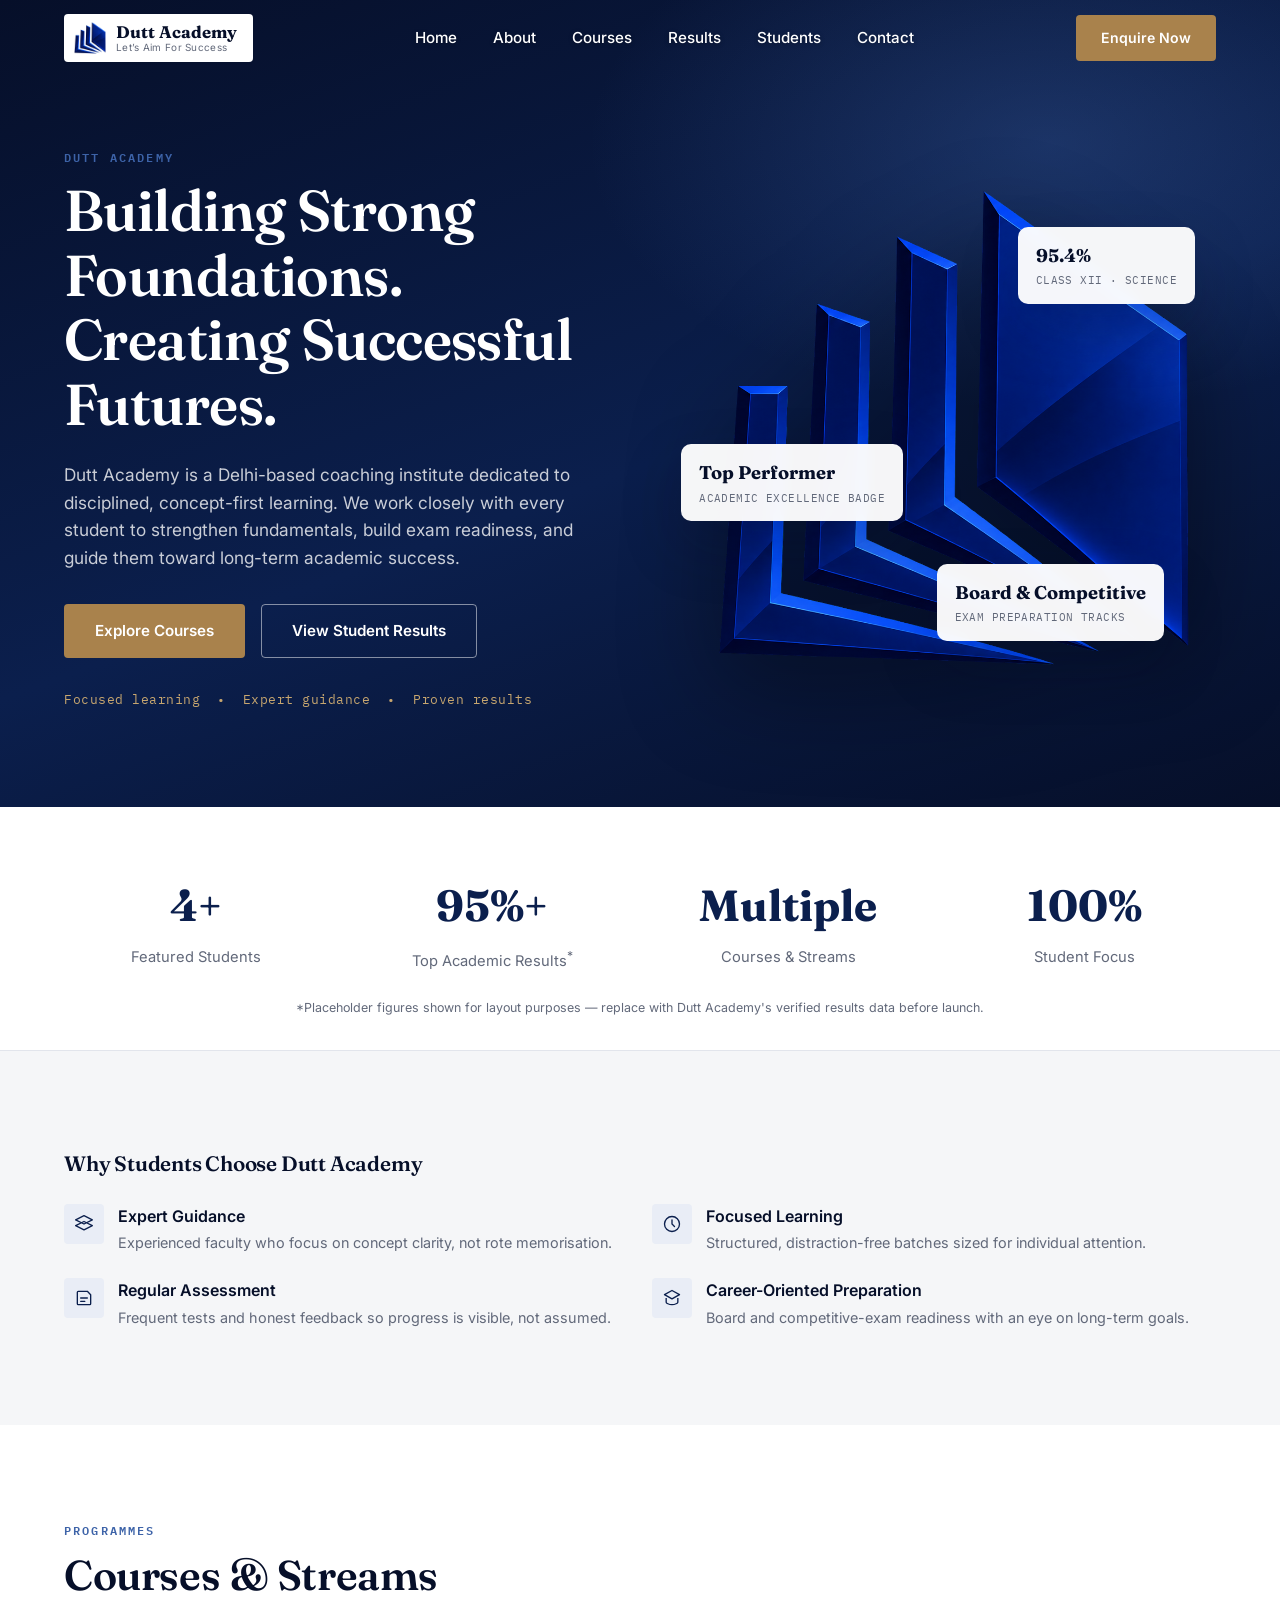
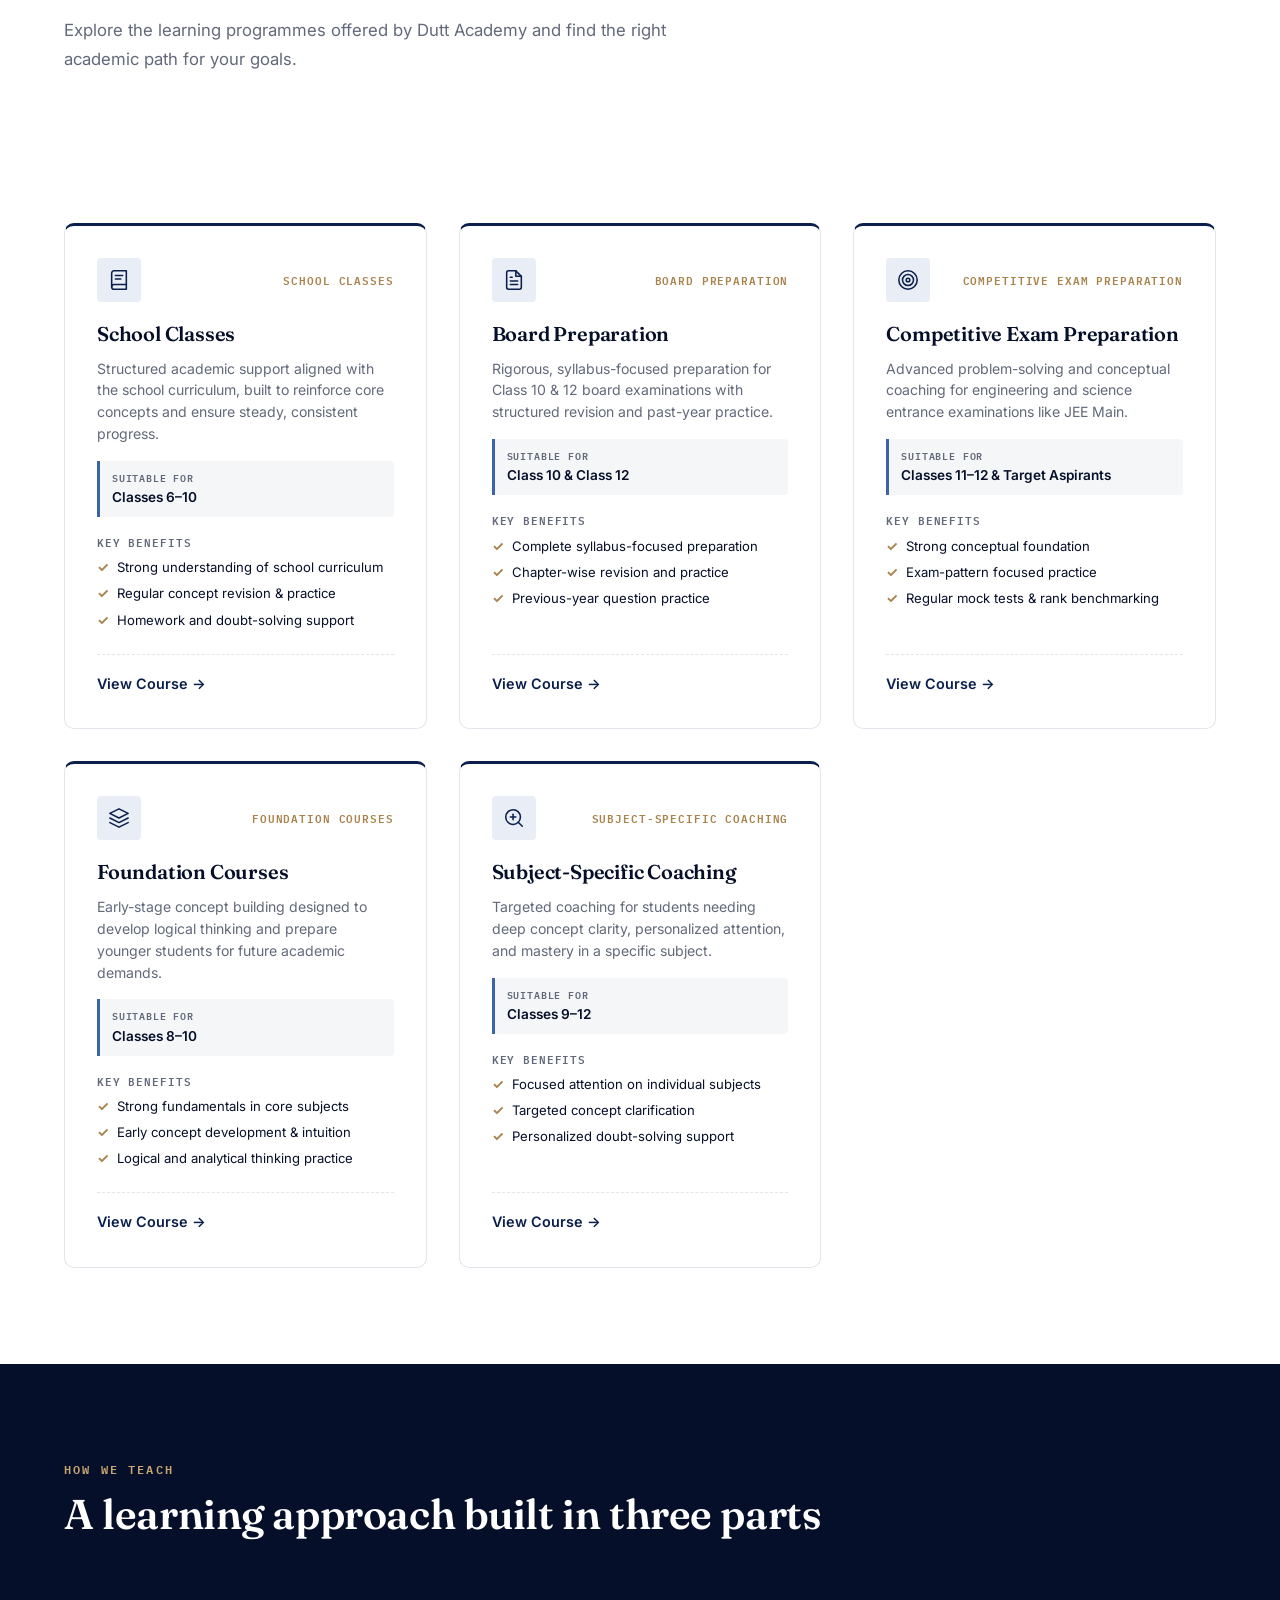
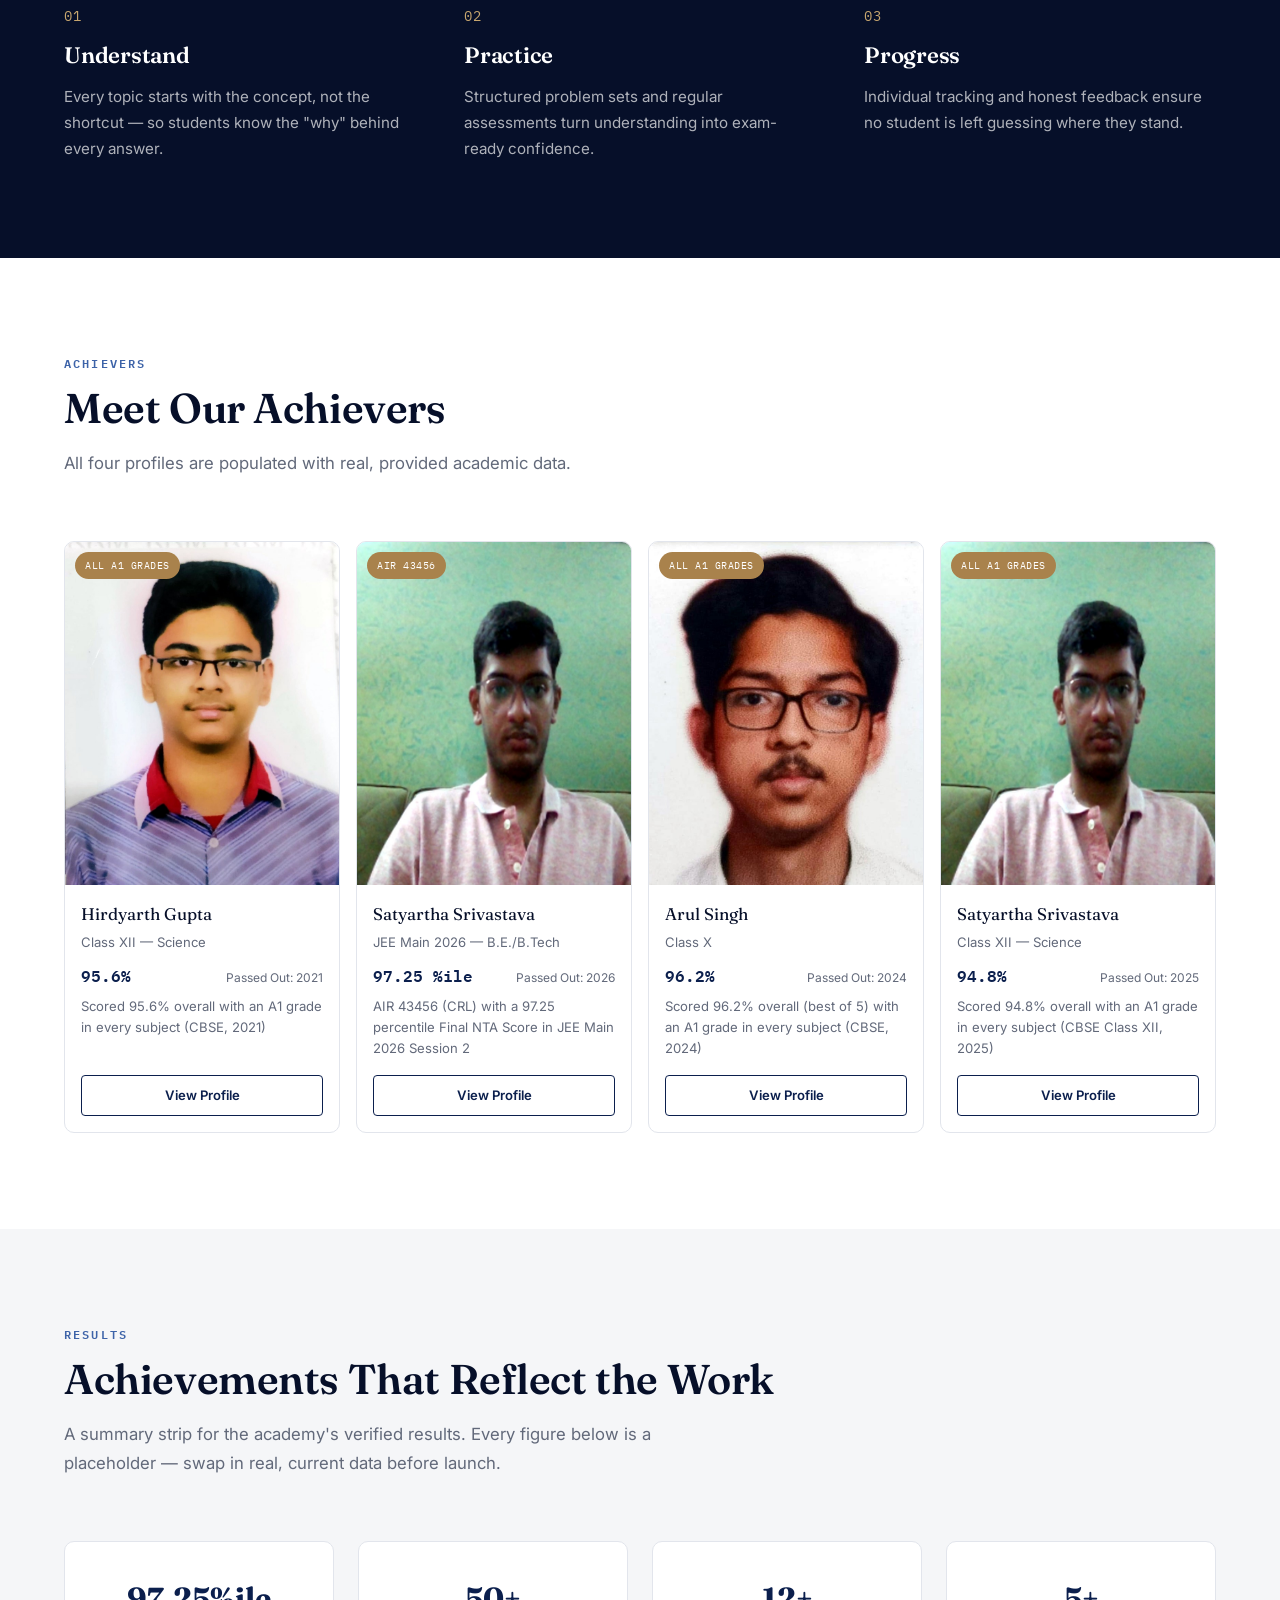
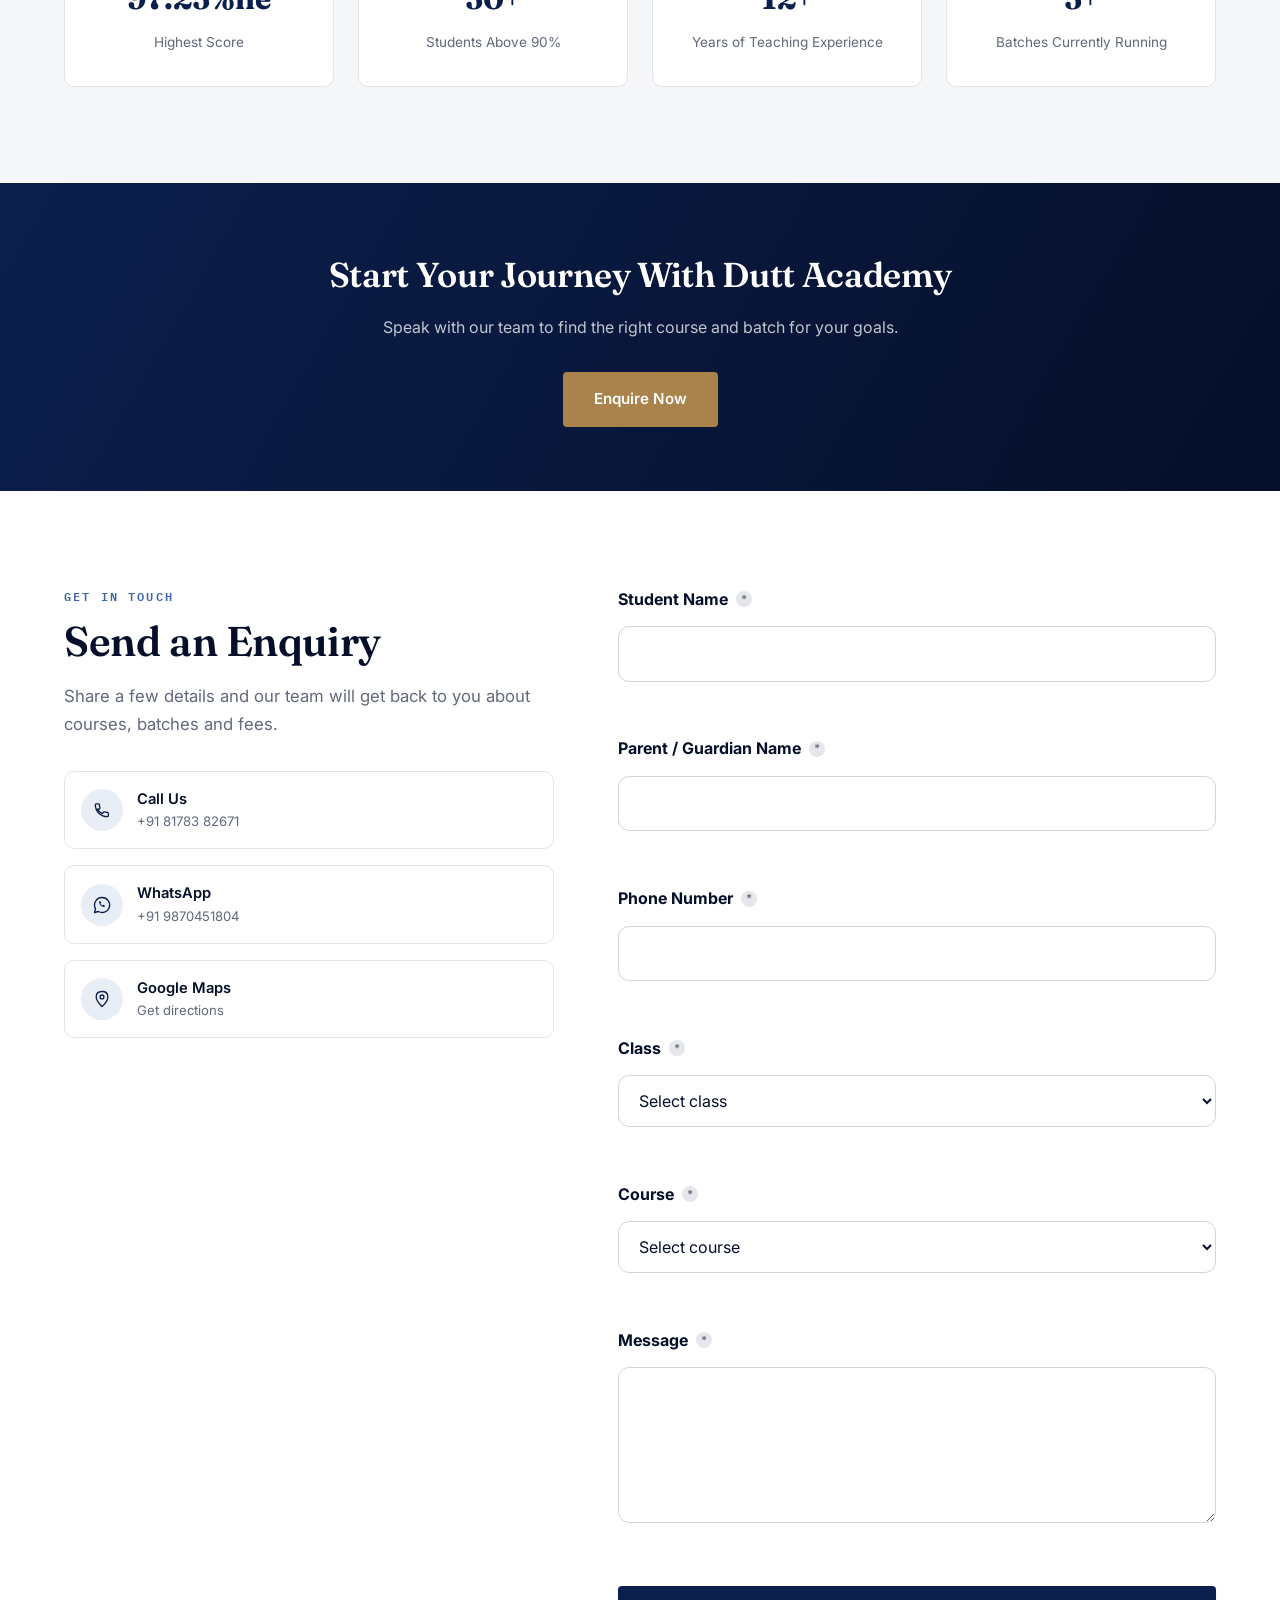
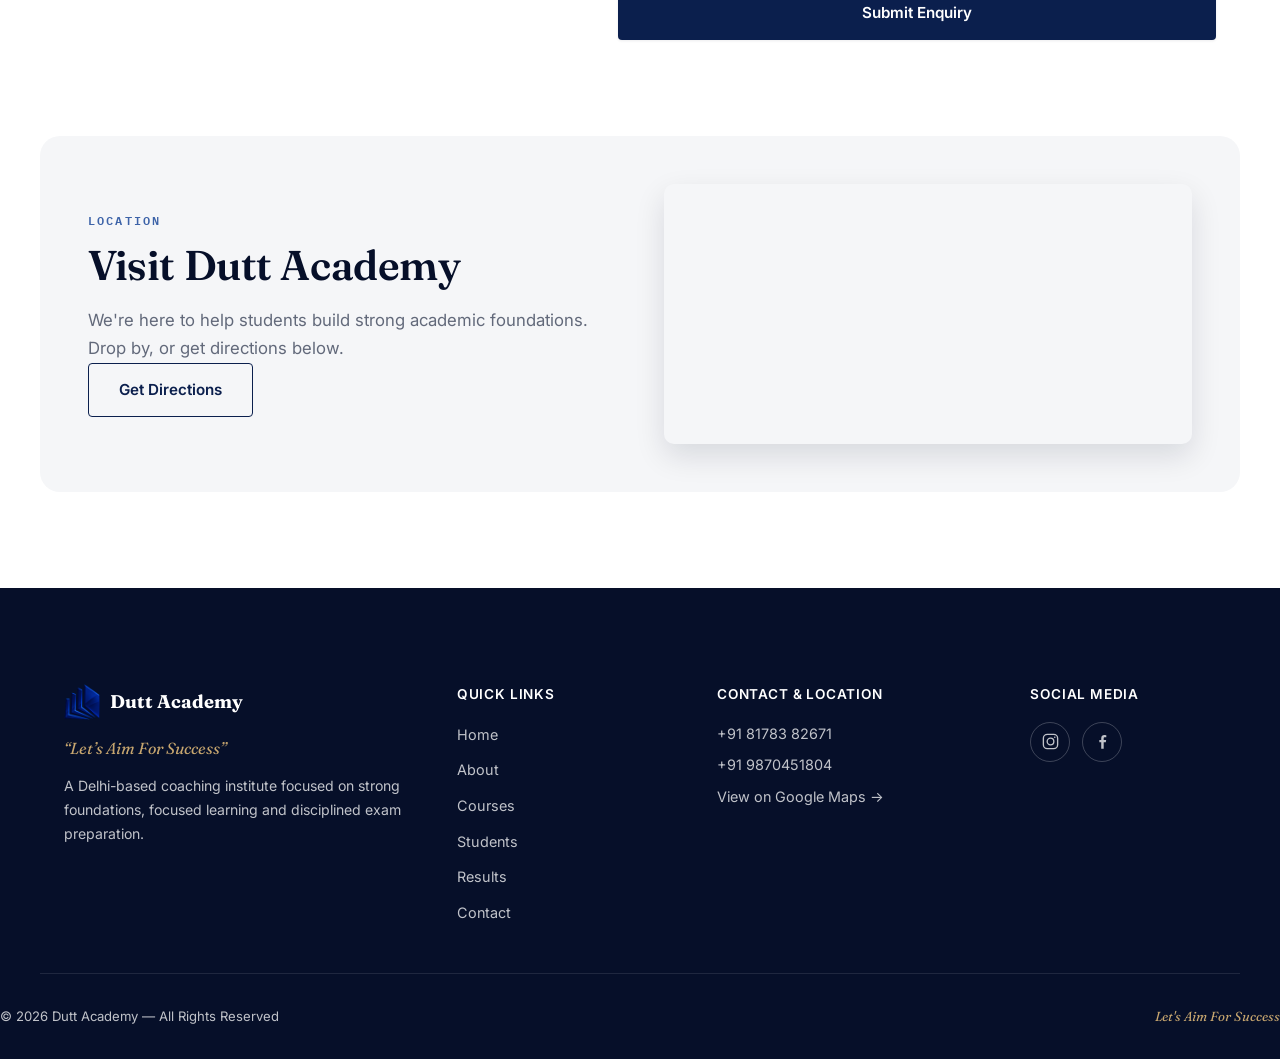
==== commit 1ba44bc5: "Add SEO setup" ====
--- a/index.html
+++ b/index.html
@@ -552,6 +552,19 @@
       <p><a href="https://wa.me/919870451804" target="_blank" rel="noopener">+91 9870451804</a></p>
       <a href="https://www.google.com/maps/dir/?api=1&destination=28.6833308,77.325514" target="_blank" rel="noopener">View on Google Maps &rarr;</a>
     </div>
+
+    <div class="footer__social">
+      <h4 class="footer__heading">Social Media</h4>
+      <div class="footer__social-links">
+        <a href="https://www.instagram.com/dutt_academy/" target="_blank" rel="noopener noreferrer" aria-label="Instagram">
+          <svg viewBox="0 0 24 24" aria-hidden="true"><rect x="3" y="3" width="18" height="18" rx="5" fill="none" stroke="currentColor" stroke-width="1.7"/><circle cx="12" cy="12" r="4.2" fill="none" stroke="currentColor" stroke-width="1.7"/><circle cx="17.4" cy="6.7" r="1" fill="currentColor"/></svg>
+        </a>
+        <!-- Replace # with the official Dutt Academy Facebook URL when available. -->
+        <a href="#" aria-label="Facebook">
+          <svg viewBox="0 0 24 24" aria-hidden="true"><path d="M13.5 21v-8h2.7l.4-3h-3.1V8.1c0-.9.3-1.5 1.6-1.5h1.7V4a22 22 0 0 0-2.4-.1c-2.4 0-4 1.5-4 4.1V10H8v3h2.4v8h3.1Z" fill="currentColor"/></svg>
+        </a>
+      </div>
+    </div>
   </div>
 
   <div class="footer__bottom">
--- a/css/style.css
+++ b/css/style.css
@@ -1051,7 +1051,7 @@
    Footer
    ========================================================================== */
 .footer { background: var(--color-primary-dark); color: rgba(255,255,255,0.75); padding: var(--space-12) 0 var(--space-6); }
-.footer__grid { display: grid; grid-template-columns: minmax(0, 1.3fr) minmax(0, 0.8fr) minmax(0, 1fr); gap: var(--space-8); padding-bottom: var(--space-8); border-bottom: 1px solid rgba(255,255,255,0.1); }
+.footer__grid { display: grid; grid-template-columns: minmax(0, 1.3fr) minmax(0, 0.8fr) minmax(0, 1fr) minmax(0, 0.7fr); gap: var(--space-8); padding-bottom: var(--space-8); border-bottom: 1px solid rgba(255,255,255,0.1); }
 .footer__logo-row { display: flex; align-items: center; gap: 10px; margin-bottom: var(--space-4); }
 .footer__logo { height: 36px; width: auto; }
 .footer__wordmark { font-family: var(--font-display); font-weight: 700; font-size: 1.15rem; color: #fff; }
@@ -1062,6 +1062,11 @@
 .footer__links a, .footer__contact a { font-size: 0.9rem; transition: color var(--transition-fast); }
 .footer__links a:hover, .footer__contact a:hover { color: #fff; }
 .footer__contact p { font-size: 0.9rem; margin-bottom: 8px; }
+.footer__social-links { display: flex; align-items: center; gap: 12px; }
+.footer__social-links a { width: 40px; height: 40px; display: inline-flex; align-items: center; justify-content: center; color: rgba(255,255,255,0.75); border: 1px solid rgba(255,255,255,0.22); border-radius: 50%; transition: color var(--transition-fast), border-color var(--transition-fast), transform var(--transition-fast), background var(--transition-fast); }
+.footer__social-links a:hover, .footer__social-links a:focus-visible { color: #fff; border-color: var(--color-gold-light); background: rgba(169,130,76,0.16); transform: translateY(-2px); }
+.footer__social-links a:focus-visible { outline: 2px solid var(--color-gold-light); outline-offset: 3px; }
+.footer__social-links svg { width: 19px; height: 19px; }
 .footer__bottom { display: flex; justify-content: space-between; align-items: center; padding-top: var(--space-6); font-size: 0.82rem; flex-wrap: wrap; gap: 8px; }
 .footer__slogan { font-family: var(--font-display); font-style: italic; color: var(--color-gold-light); }
 
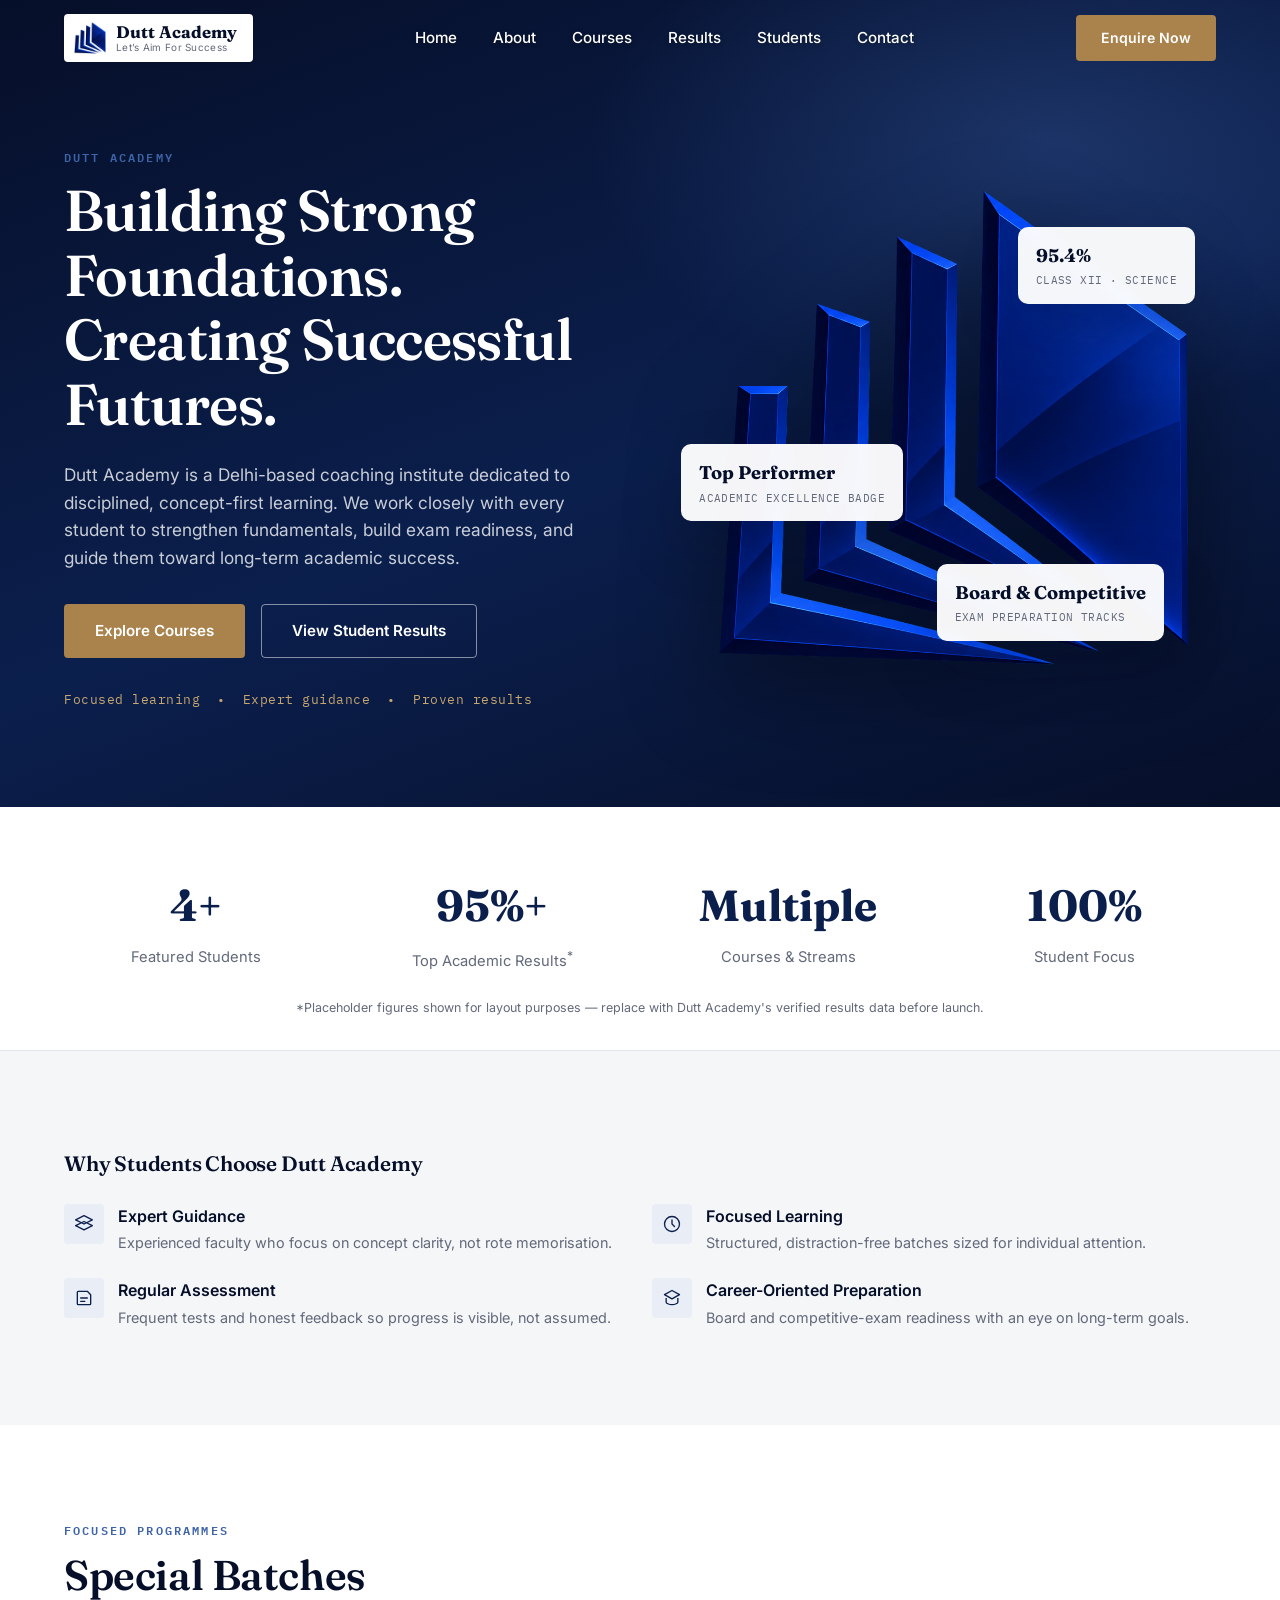
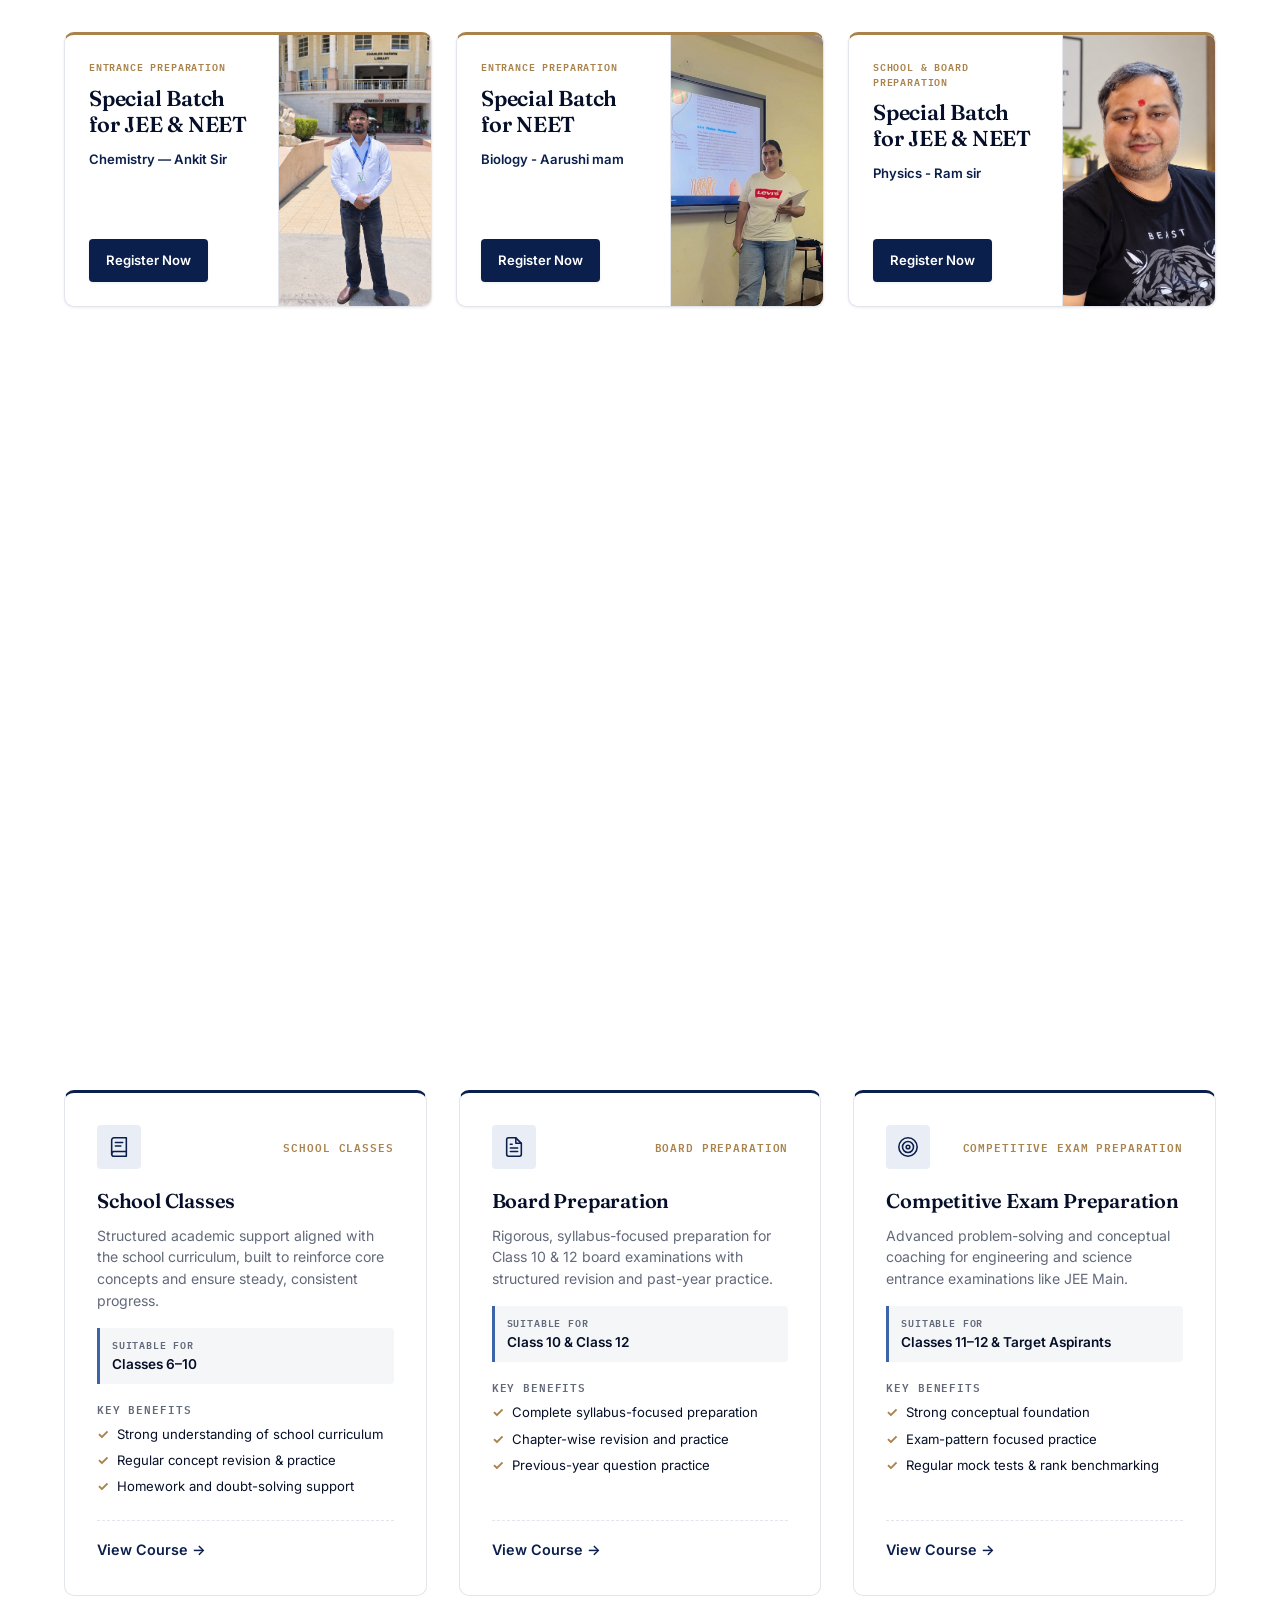
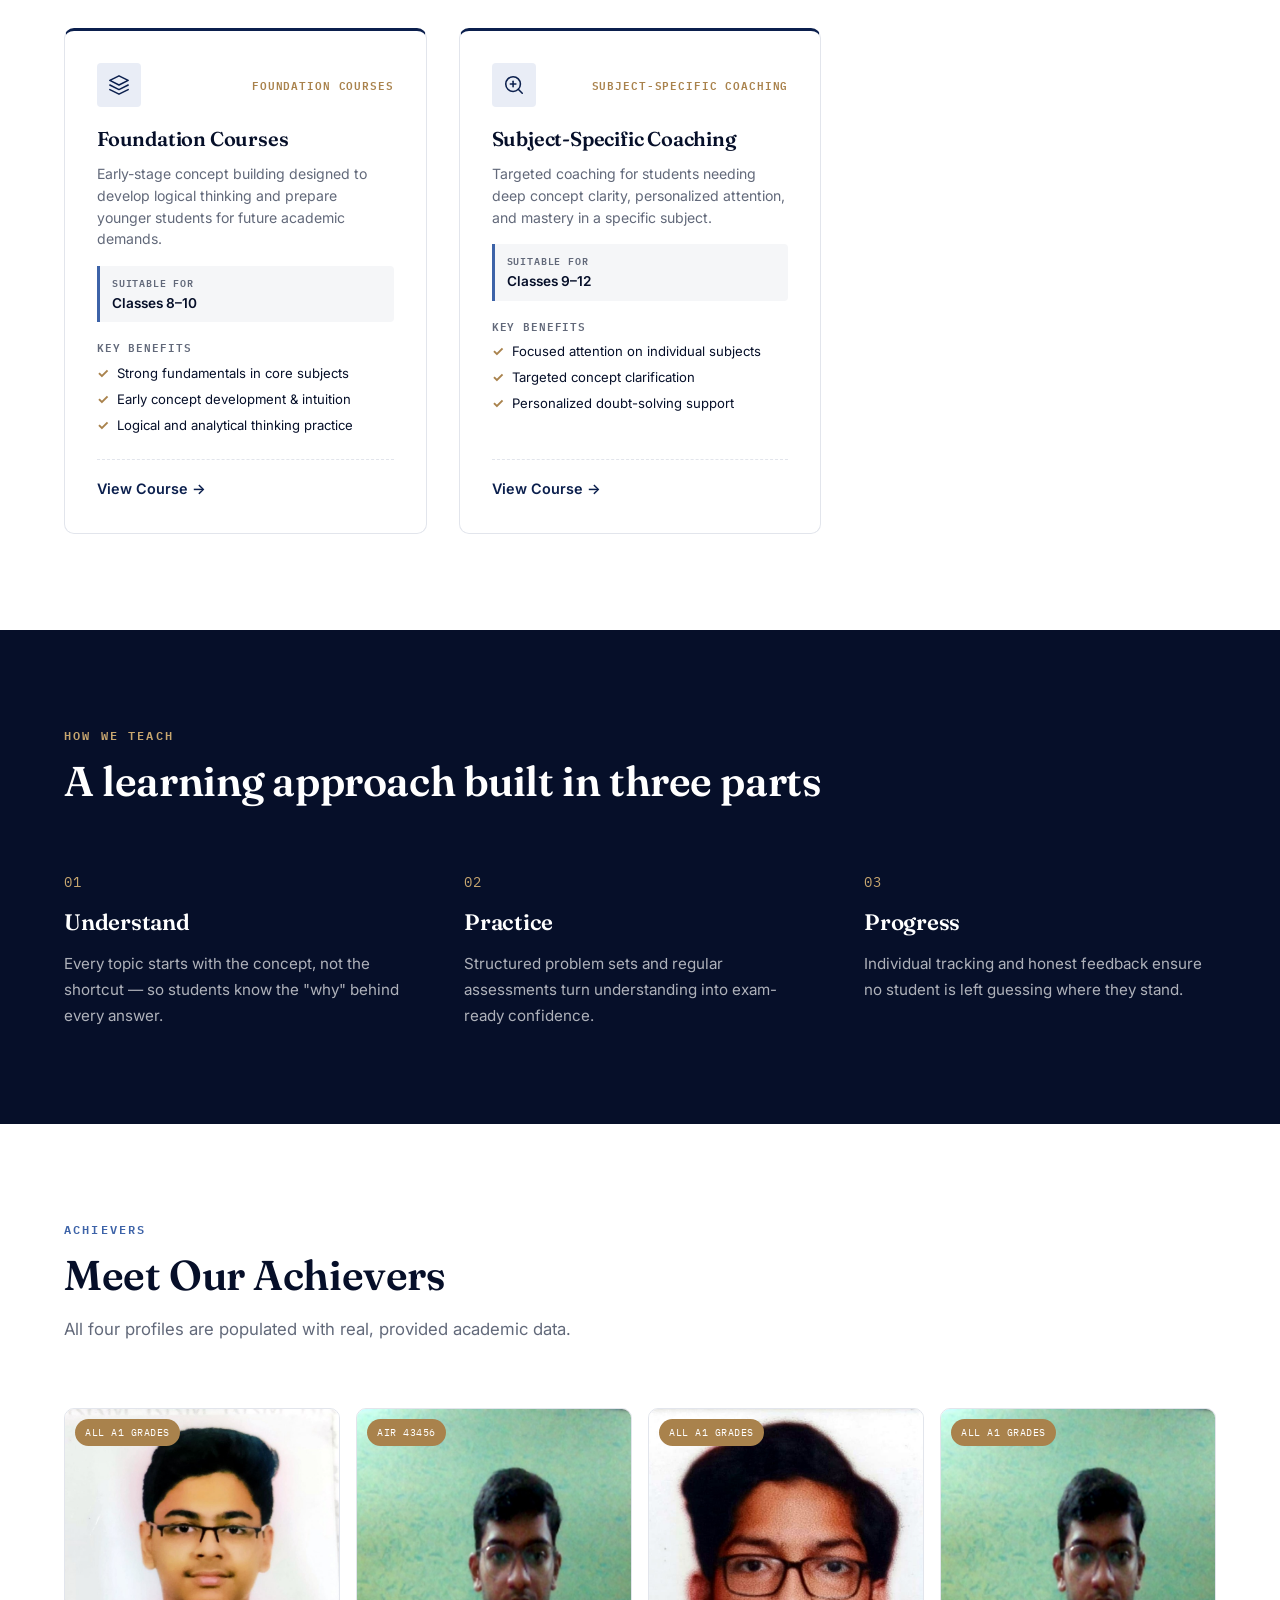
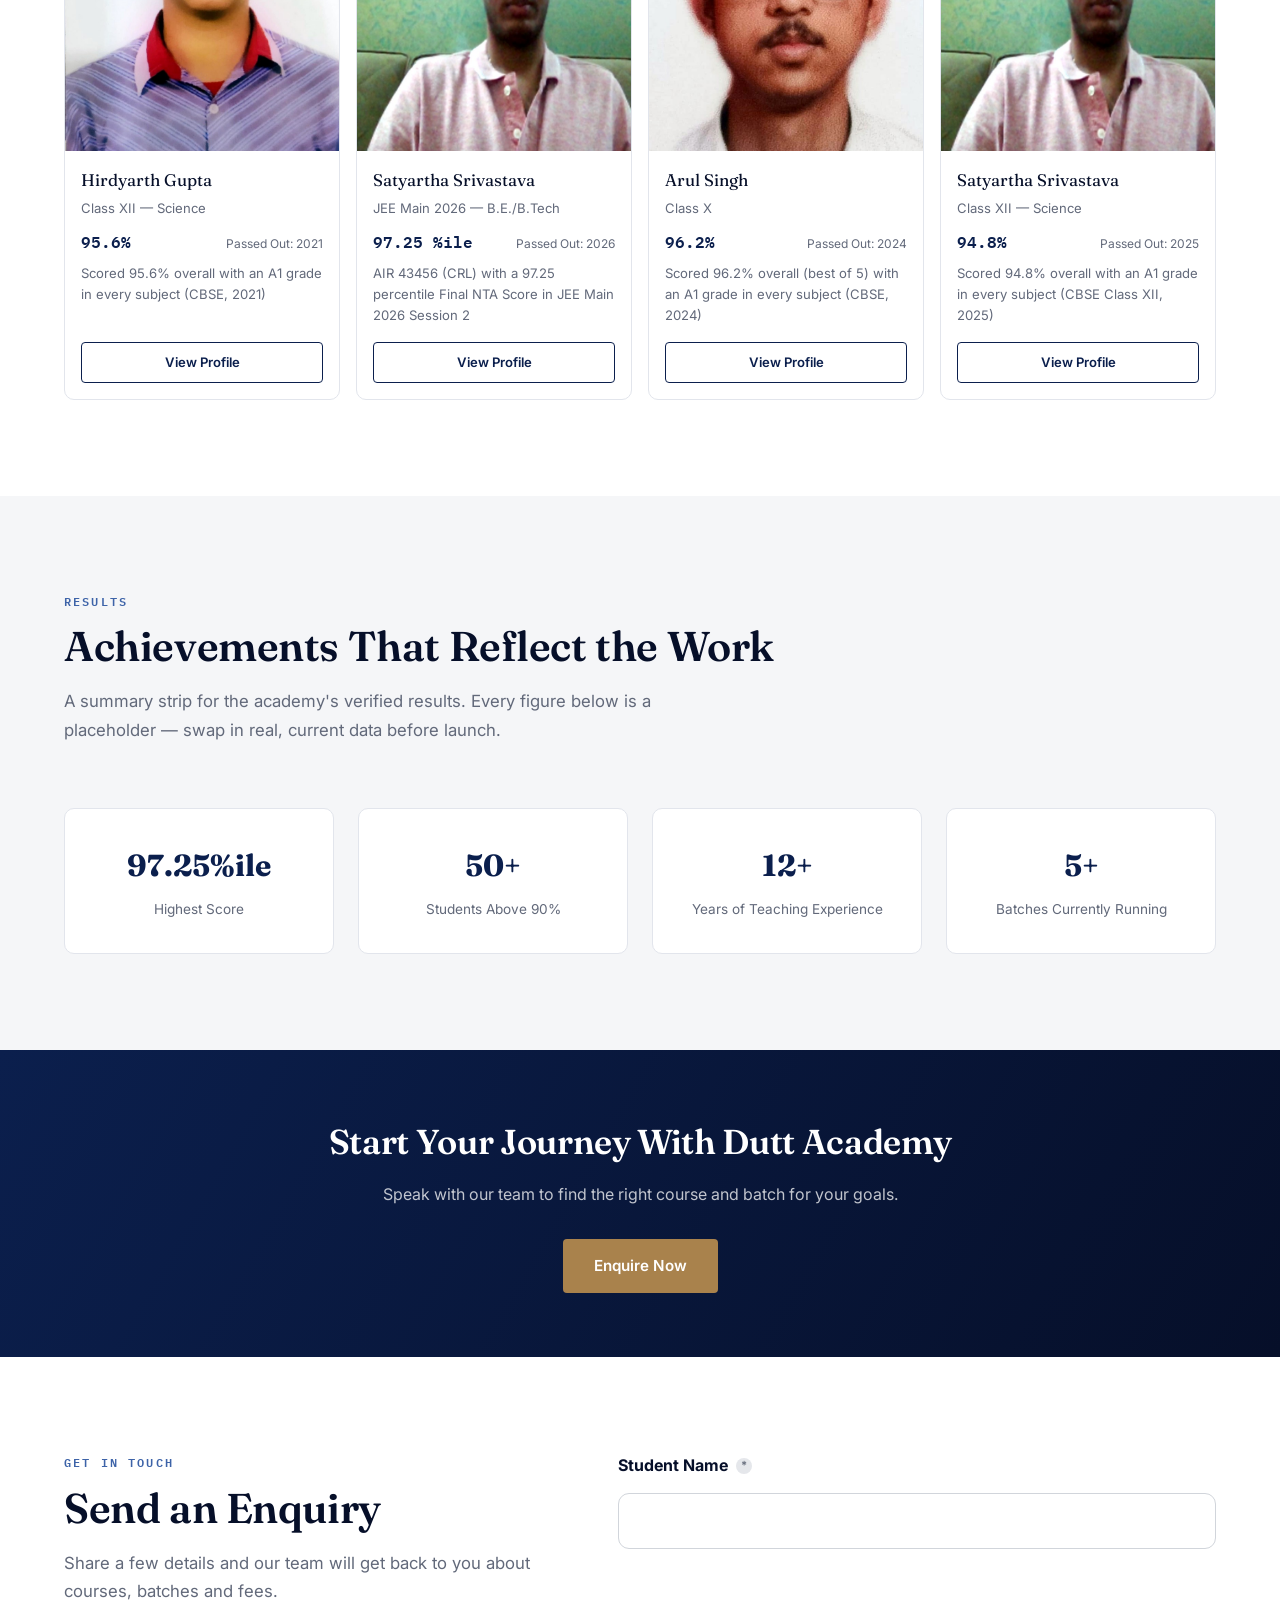
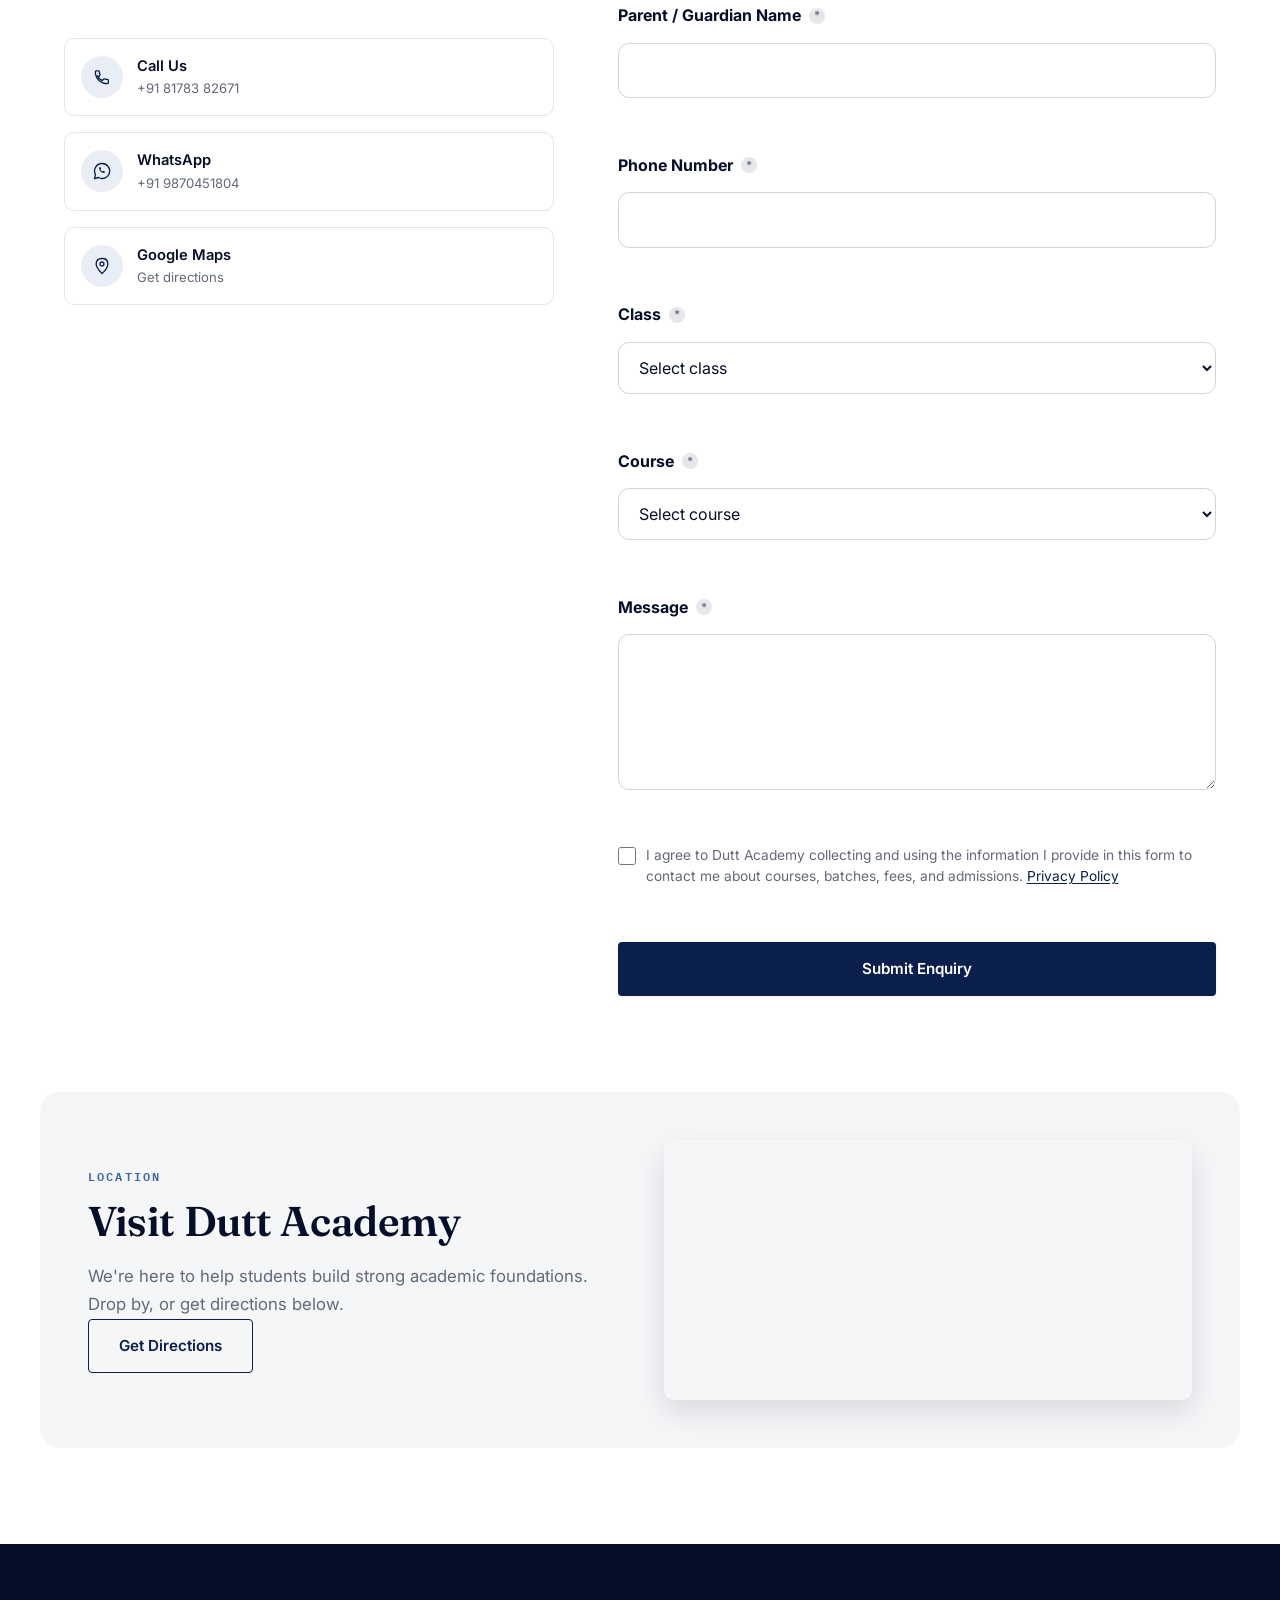
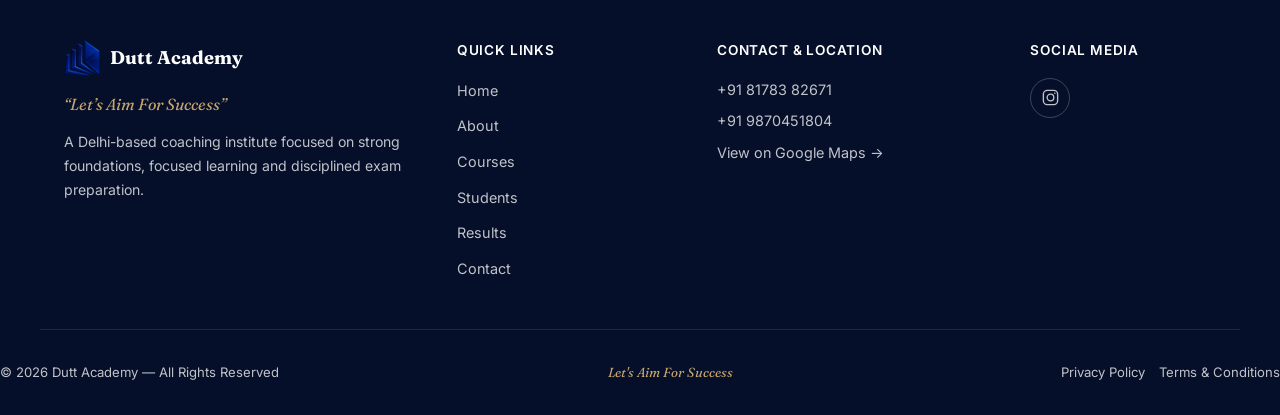
==== commit b0a26787: "Update the dutt academy" ====
--- a/index.html
+++ b/index.html
@@ -7,14 +7,14 @@
 <meta name="description" content="Dutt Academy is a coaching institute in Delhi offering school coaching, board exam preparation, competitive exam preparation, academic coaching and focused student learning.">
 <meta name="robots" content="index, follow">
 <!-- Replace YOUR-DOMAIN.example with the real production domain before deployment. -->
-<link rel="canonical" href="https://YOUR-DOMAIN.example/">
+<link rel="canonical" href="https://duttacademy.in/">
 
 <!-- Open Graph -->
 <meta property="og:type" content="website">
-<meta property="og:url" content="https://YOUR-DOMAIN.example/">
+<meta property="og:url" content="https://duttacademy.in/">
 <meta property="og:title" content="Dutt Academy | Coaching &amp; Exam Preparation in Delhi">
 <meta property="og:description" content="Explore Dutt Academy's school coaching, board exam preparation, competitive exam preparation and focused academic learning in Delhi.">
-<meta property="og:image" content="https://YOUR-DOMAIN.example/assets/logo/dutt-academy-mark-lg.png">
+<meta property="og:image" content="https://duttacademy.in/assets/logo/dutt-academy-mark-lg.png">
 <meta property="og:image:alt" content="Dutt Academy">
 <meta property="og:site_name" content="Dutt Academy">
 
@@ -22,7 +22,7 @@
 <meta name="twitter:card" content="summary_large_image">
 <meta name="twitter:title" content="Dutt Academy | Coaching &amp; Exam Preparation in Delhi">
 <meta name="twitter:description" content="School coaching, board exam preparation, competitive exam preparation and focused academic learning from Dutt Academy in Delhi.">
-<meta name="twitter:image" content="https://YOUR-DOMAIN.example/assets/logo/dutt-academy-mark-lg.png">
+<meta name="twitter:image" content="https://duttacademy.in/assets/logo/dutt-academy-mark-lg.png">
 <meta name="twitter:image:alt" content="Dutt Academy">
 
 <link rel="icon" type="image/png" sizes="32x32" href="assets/logo/favicon-32.png">
@@ -42,20 +42,20 @@
   "@graph": [
     {
       "@type": "EducationalOrganization",
-      "@id": "https://YOUR-DOMAIN.example/#organization",
+      "@id": "https://duttacademy.in/#organization",
       "name": "Dutt Academy",
-      "url": "https://YOUR-DOMAIN.example/",
+      "url": "https://duttacademy.in/",
       "description": "Dutt Academy is a Delhi-based coaching institute focused on strong academic foundations, school classes, board preparation, competitive exam preparation and disciplined learning.",
-      "logo": "https://YOUR-DOMAIN.example/assets/logo/dutt-academy-mark-lg.png"
+      "logo": "https://duttacademy.in/assets/logo/dutt-academy-mark-lg.png"
     },
     {
       "@type": "WebSite",
-      "@id": "https://YOUR-DOMAIN.example/#website",
-      "url": "https://YOUR-DOMAIN.example/",
+      "@id": "https://duttacademy.in/#website",
+      "url": "https://duttacademy.in/",
       "name": "Dutt Academy",
       "description": "Coaching and exam preparation in Delhi from Dutt Academy.",
       "publisher": {
-        "@id": "https://YOUR-DOMAIN.example/#organization"
+        "@id": "https://duttacademy.in/#organization"
       }
     }
   ]
@@ -218,6 +218,74 @@
     </div>
   </section>
 
+  <!-- ============ SPECIAL BATCHES ============ -->
+  <section class="special-batches" id="special-batches">
+    <div class="container">
+      <div class="section-heading reveal">
+        <p class="eyebrow">FOCUSED PROGRAMMES</p>
+        <h2 class="section-title">Special Batches</h2>
+      </div>
+
+      <div class="special-batches__grid">
+        <article class="special-batch-card reveal">
+          <div class="special-batch-card__content">
+            <p class="special-batch-card__eyebrow">ENTRANCE PREPARATION</p>
+            <h3 class="special-batch-card__title">Special Batch for JEE &amp; NEET</h3>
+            <p class="special-batch-card__meta"><strong>Chemistry — Ankit Sir</strong></p>
+            <a href="#contact" class="btn btn--primary special-batch-card__button">Register Now</a>
+          </div>
+          <div class="special-batch-card__image special-batch-card__image--chemistry" aria-label="Chemistry teacher Ankit Sir for Special Batch for JEE">
+            <img src="assets/images/chemistry-teacher.png" alt="Ankit Sir, Chemistry teacher">
+          </div>
+        </article>
+
+        <article class="special-batch-card reveal">
+          <div class="special-batch-card__content">
+            <p class="special-batch-card__eyebrow">ENTRANCE PREPARATION</p>
+            <h3 class="special-batch-card__title">Special Batch for NEET</h3>
+            <p class="special-batch-card__meta"><strong>Biology - Aarushi mam</strong></p>
+            <a href="#contact" class="btn btn--primary special-batch-card__button">Register Now</a>
+          </div>
+          <div class="special-batch-card__image special-batch-card__image--biology" aria-label="Biology teacher for Special Batch for NEET">
+            <img src="assets/images/biology-teacher.jpeg" alt="Biology teacher presenting a lesson in class">
+          </div>
+        </article>
+
+        <article class="special-batch-card reveal">
+          <div class="special-batch-card__content">
+            <p class="special-batch-card__eyebrow">SCHOOL &amp; BOARD PREPARATION</p>
+            <h3 class="special-batch-card__title">Special Batch for JEE &amp; NEET</h3>
+            <p class="special-batch-card__meta"><strong>Physics - Ram sir</strong></p>
+            <a href="#contact" class="btn btn--primary special-batch-card__button">Register Now</a>
+          </div>
+          <div class="special-batch-card__image special-batch-card__image--physics" aria-label="Physics teacher Ram sir for Special Batch for JEE and NEET">
+            <img src="assets/images/physics-teacher.png" alt="Ram sir, Physics teacher">
+          </div>
+        </article>
+
+        <article class="special-batch-card reveal">
+          <div class="special-batch-card__content">
+            <p class="special-batch-card__eyebrow">SCHOOL &amp; BOARD PREPARATION</p>
+            <h3 class="special-batch-card__title">Special Batch for Accountancy</h3>
+            <p class="special-batch-card__meta"><strong>Accountancy - Account Sir</strong></p>
+            <a href="#contact" class="btn btn--primary special-batch-card__button">Register Now</a>
+          </div>
+          <div class="special-batch-card__image" aria-label="Image area for Accountancy teacher Account Sir"></div>
+        </article>
+
+        <article class="special-batch-card reveal">
+          <div class="special-batch-card__content">
+            <p class="special-batch-card__eyebrow">SCHOOL &amp; BOARD PREPARATION</p>
+            <h3 class="special-batch-card__title">Special Batch for Mathematics</h3>
+            <p class="special-batch-card__meta"><strong>Mathematics - Maths Sir</strong></p>
+            <a href="#contact" class="btn btn--primary special-batch-card__button">Register Now</a>
+          </div>
+          <div class="special-batch-card__image" aria-label="Image area for Mathematics teacher Maths Sir"></div>
+        </article>
+      </div>
+    </div>
+  </section>
+
   <!-- ============ COURSES ============ -->
   <section class="courses" id="courses">
     <div class="container">
@@ -369,7 +437,7 @@
       </div>
       <div class="results__grid">
         <div class="results__card reveal">
-          <span class="results__value">97.25%ile</span>
+          <span class="results__value results__value--percentile">97.25%ile</span>
           <span class="results__label">Highest Score</span>
         </div>
         <div class="results__card reveal">
@@ -493,6 +561,14 @@
           <span class="form-error" id="err-message"></span>
         </div>
 
+        <div class="contact__consent">
+          <label class="contact__consent-label" for="privacyConsent">
+            <input type="checkbox" id="privacyConsent" name="privacyConsent" required aria-describedby="privacyConsentText err-privacyConsent">
+            <span id="privacyConsentText">I agree to Dutt Academy collecting and using the information I provide in this form to contact me about courses, batches, fees, and admissions. <a href="privacy-policy.html">Privacy Policy</a></span>
+          </label>
+          <span class="form-error" id="err-privacyConsent" role="alert"></span>
+        </div>
+
         <button type="submit" class="btn btn--primary contact__submit">Submit Enquiry</button>
         <p class="contact__success" id="formSuccess" hidden>Thank you — your enquiry has been noted. Our team will reach out shortly.</p>
       </form>
@@ -559,10 +635,6 @@
         <a href="https://www.instagram.com/dutt_academy/" target="_blank" rel="noopener noreferrer" aria-label="Instagram">
           <svg viewBox="0 0 24 24" aria-hidden="true"><rect x="3" y="3" width="18" height="18" rx="5" fill="none" stroke="currentColor" stroke-width="1.7"/><circle cx="12" cy="12" r="4.2" fill="none" stroke="currentColor" stroke-width="1.7"/><circle cx="17.4" cy="6.7" r="1" fill="currentColor"/></svg>
         </a>
-        <!-- Replace # with the official Dutt Academy Facebook URL when available. -->
-        <a href="#" aria-label="Facebook">
-          <svg viewBox="0 0 24 24" aria-hidden="true"><path d="M13.5 21v-8h2.7l.4-3h-3.1V8.1c0-.9.3-1.5 1.6-1.5h1.7V4a22 22 0 0 0-2.4-.1c-2.4 0-4 1.5-4 4.1V10H8v3h2.4v8h3.1Z" fill="currentColor"/></svg>
-        </a>
       </div>
     </div>
   </div>
@@ -570,6 +642,10 @@
   <div class="footer__bottom">
     <p>&copy; <span id="footerYear"></span> Dutt Academy — All Rights Reserved</p>
     <p class="footer__slogan">Let's Aim For Success</p>
+    <nav class="footer__legal-links" aria-label="Legal">
+      <a href="privacy-policy.html">Privacy Policy</a>
+      <a href="terms.html">Terms &amp; Conditions</a>
+    </nav>
   </div>
 </footer>
 
--- a/css/style.css
+++ b/css/style.css
@@ -396,6 +396,66 @@
 .feature-list__icon svg { width: 20px; height: 20px; }
 .feature-list__title { font-weight: 600; color: var(--color-primary-dark); margin: 0 0 2px; }
 .feature-list__desc { color: var(--color-muted); font-size: 0.9rem; margin: 0; }
+
+/* ========================================================================
+    Page not found
+    ======================================================================== */
+  .not-found { min-height: calc(100vh - var(--navbar-height)); padding: calc(var(--navbar-height) + var(--space-10)) 0 var(--space-8); background: var(--color-white); overflow: hidden; }
+  .not-found__inner { display: grid; grid-template-columns: minmax(0, 0.92fr) minmax(0, 1.08fr); gap: var(--space-8); align-items: center; min-height: 480px; }
+  .not-found__content { min-width: 0; }
+  .not-found__code { color: var(--color-primary); font-family: var(--font-display); font-size: clamp(5rem, 12vw, 9rem); font-weight: 700; line-height: 0.85; }
+  .not-found__title { max-width: 560px; margin-top: var(--space-5); color: var(--color-primary-dark); font-size: clamp(2rem, 3.6vw, 3.2rem); line-height: 1.08; }
+  .not-found__message { max-width: 480px; margin-top: var(--space-4); color: var(--color-muted); font-size: 1.05rem; line-height: 1.65; }
+  .not-found__rule { display: block; width: 120px; height: 2px; margin: var(--space-5) 0; background: var(--color-gold); }
+  .not-found__return-message { color: var(--color-primary-dark); font-size: 1rem; margin-bottom: var(--space-5); }
+  .not-found__home-button { padding: 13px 24px; }
+  .not-found__illustration { position: relative; width: 100%; max-width: 560px; height: 430px; margin: 0 auto; overflow: hidden; background: linear-gradient(145deg, var(--color-accent-soft), var(--color-white) 68%); border-radius: var(--radius-lg); }
+  .not-found__sun { position: absolute; width: 300px; height: 300px; top: 34px; left: 50%; transform: translateX(-50%); border-radius: 50%; background: rgba(233,237,246,0.75); }
+  .not-found__post { position: absolute; z-index: 2; width: 22px; height: 290px; left: 50%; bottom: 62px; transform: translateX(-50%); border-radius: 10px 10px 3px 3px; background: linear-gradient(90deg, var(--color-primary-dark), var(--color-primary-light), var(--color-primary-dark)); box-shadow: 8px 8px 0 rgba(11,31,77,0.08); }
+  .not-found__sign { position: absolute; z-index: 3; display: flex; align-items: center; justify-content: center; width: 190px; height: 54px; color: var(--color-white); background: var(--color-primary); font-family: var(--font-mono); font-size: 0.72rem; font-weight: 600; letter-spacing: 0.1em; }
+  .not-found__sign--top { top: 122px; left: calc(50% - 168px); transform: rotate(12deg); clip-path: polygon(0 0, 100% 0, 88% 100%, 0 100%); }
+  .not-found__sign--bottom { top: 195px; left: calc(50% - 22px); color: var(--color-primary-dark); background: var(--color-white); border: 1px solid var(--color-border); transform: rotate(-8deg); clip-path: polygon(0 0, 100% 0, 88% 100%, 0 100%); }
+  .not-found__book { position: absolute; z-index: 4; left: calc(50% - 142px); width: 180px; height: 28px; border: 5px solid var(--color-primary); border-radius: 10px 4px 4px 10px; background: var(--color-white); box-shadow: 10px 8px 0 var(--color-gold); }
+  .not-found__book--top { bottom: 87px; transform: rotate(-4deg); }
+  .not-found__book--middle { bottom: 61px; left: calc(50% - 128px); transform: rotate(3deg); border-color: var(--color-gold); box-shadow: 10px 8px 0 var(--color-primary); }
+  .not-found__book--bottom { bottom: 38px; left: calc(50% - 116px); transform: rotate(-2deg); }
+  .not-found__ground { position: absolute; z-index: 1; width: 76%; height: 22px; left: 12%; bottom: 32px; border-radius: 50%; background: rgba(11,31,77,0.12); }
+  .not-found__help { padding: var(--space-5) 0; color: var(--color-muted); background: var(--color-off-white); text-align: center; }
+  .not-found__help a { color: var(--color-primary); text-decoration: underline; text-underline-offset: 3px; }
+  .not-found__help a:hover { color: var(--color-accent); }
+/* ========================================================================
+   Special batches
+   ======================================================================== */
+.special-batches { padding: var(--space-12) 0; background: var(--color-white); }
+.special-batches .section-heading { margin-bottom: var(--space-6); }
+.special-batches__grid { display: grid; grid-template-columns: repeat(3, minmax(0, 1fr)); gap: var(--space-5); }
+.special-batch-card {
+  display: grid;
+  grid-template-columns: minmax(0, 1fr) minmax(130px, 0.72fr);
+  min-width: 0;
+  min-height: 230px;
+  overflow: hidden;
+  border: 1px solid var(--color-border);
+  border-top: 3px solid var(--color-gold);
+  border-radius: var(--radius-md);
+  background: var(--color-white);
+  box-shadow: var(--shadow-sm);
+  transition: transform var(--transition-base), box-shadow var(--transition-base);
+}
+.special-batch-card:hover { transform: translateY(-4px); box-shadow: var(--shadow-md); }
+.special-batch-card__content { display: flex; flex-direction: column; align-items: flex-start; min-width: 0; padding: var(--space-5); }
+.special-batch-card__eyebrow { margin-bottom: var(--space-3); color: var(--color-gold); font-family: var(--font-mono); font-size: 0.65rem; font-weight: 600; letter-spacing: 0.08em; line-height: 1.4; }
+.special-batch-card__title { color: var(--color-primary-dark); font-size: 1.35rem; line-height: 1.2; }
+.special-batch-card__meta { margin-top: var(--space-3); color: var(--color-muted); font-size: 0.82rem; line-height: 1.5; }
+.special-batch-card__meta strong { color: var(--color-primary); font-weight: 600; }
+.special-batch-card__button { margin-top: auto; padding: 10px 16px; font-size: 0.82rem; }
+.special-batch-card__image { min-width: 0; background: var(--color-accent-soft); border-left: 1px solid var(--color-border); }
+.special-batch-card__image--biology { overflow: hidden; }
+.special-batch-card__image--biology img { width: 100%; height: 100%; object-fit: cover; object-position: 50% 18%; transform: scale(1.5); transform-origin: 50% 18%; }
+.special-batch-card__image--chemistry { overflow: hidden; }
+.special-batch-card__image--chemistry img { width: 100%; height: 100%; object-fit: cover; object-position: 50% 28%; }
+.special-batch-card__image--physics { overflow: hidden; }
+.special-batch-card__image--physics img { width: 100%; height: 100%; object-fit: cover; object-position: 50% 24%; }
 
 /* ==========================================================================
    Courses
@@ -1028,8 +1088,27 @@
 .form-row--split { flex-direction: column; gap: 28px; min-width: 0; }
 .form-row--split > div { flex: 1; min-width: 0; display: flex; flex-direction: column; gap: 14px; }
 .form-error { font-size: 0.78rem; color: #C0392B; min-height: 1em; }
+.contact__consent { display: flex; flex-direction: column; gap: 6px; }
+.contact__consent-label { display: flex; align-items: flex-start; gap: 10px; color: var(--color-muted); font-size: 0.86rem; line-height: 1.55; cursor: pointer; }
+.contact__consent-label input { width: 18px; height: 18px; flex: 0 0 auto; margin: 2px 0 0; accent-color: var(--color-primary); cursor: pointer; }
+.contact__consent-label a { color: var(--color-primary); text-decoration: underline; text-underline-offset: 2px; }
+.contact__consent-label a:hover { color: var(--color-accent); }
+.contact__consent-label input.is-invalid { outline: 2px solid #C0392B; outline-offset: 2px; }
 .contact__submit { margin-top: var(--space-2); }
 .contact__success { color: #1E7A46; font-size: 0.9rem; font-weight: 600; }
+
+/* ========================================================================
+  Privacy policy
+  ======================================================================== */
+.privacy-page { min-height: 100vh; padding: var(--space-12) 0; background: var(--color-off-white); }
+.privacy-page__inner { max-width: 760px; }
+.privacy-page__back { display: inline-block; margin-bottom: var(--space-8); color: var(--color-primary); font-weight: 600; text-decoration: underline; text-underline-offset: 3px; }
+.privacy-page__inner h2 { margin-top: var(--space-8); margin-bottom: var(--space-2); color: var(--color-primary-dark); font-size: 1.35rem; }
+.privacy-page__effective-date { margin-bottom: var(--space-5); color: var(--color-muted); }
+.privacy-page__list { list-style: disc; margin: var(--space-3) 0 var(--space-4) 1.25rem; padding-left: var(--space-4); color: var(--color-muted); }
+.privacy-page__list li { margin-bottom: var(--space-1); padding-left: var(--space-1); }
+.privacy-page__note { font-style: italic; }
+.privacy-page__inner p:not(.eyebrow):not(.section-subtitle) { color: var(--color-muted); }
 
 /* ==========================================================================
    Map
@@ -1069,6 +1148,9 @@
 .footer__social-links svg { width: 19px; height: 19px; }
 .footer__bottom { display: flex; justify-content: space-between; align-items: center; padding-top: var(--space-6); font-size: 0.82rem; flex-wrap: wrap; gap: 8px; }
 .footer__slogan { font-family: var(--font-display); font-style: italic; color: var(--color-gold-light); }
+.footer__legal-links { display: flex; flex-wrap: wrap; gap: 14px; }
+.footer__legal-links a { color: rgba(255,255,255,0.75); transition: color var(--transition-fast); }
+.footer__legal-links a:hover, .footer__legal-links a:focus-visible { color: var(--color-gold-light); }
 
 /* ==========================================================================
    Reveal animations
--- a/css/responsive.css
+++ b/css/responsive.css
@@ -26,9 +26,25 @@
   .hero__visual { height: 340px; order: -1; margin-bottom: var(--space-6); }
   .hero__lede { max-width: 100%; }
 
+  .not-found__inner { grid-template-columns: 1fr; gap: var(--space-6); min-height: 0; }
+  .not-found__content { text-align: center; }
+  .not-found__message { margin-left: auto; margin-right: auto; }
+  .not-found__rule { margin-left: auto; margin-right: auto; }
+  .not-found__illustration { order: -1; height: 330px; max-width: 560px; }
+  .not-found__post { height: 220px; bottom: 46px; }
+  .not-found__sun { width: 240px; height: 240px; top: 24px; }
+  .not-found__sign--top { top: 89px; }
+  .not-found__sign--bottom { top: 146px; }
+  .not-found__book--top { bottom: 66px; }
+  .not-found__book--middle { bottom: 43px; }
+  .not-found__book--bottom { bottom: 22px; }
+  .not-found__ground { bottom: 17px; }
+
   .about__grid { grid-template-columns: 1fr; }
 
   .feature-list { grid-template-columns: 1fr; }
+
+  .special-batches__grid { grid-template-columns: 1fr; }
 
   .courses__grid { grid-template-columns: repeat(2, minmax(0, 1fr)); }
 
@@ -92,6 +108,28 @@
   .hero__card { padding: 10px 14px; }
   .hero__card-value { font-size: 0.95rem; }
 
+  .not-found { padding-top: calc(var(--navbar-height) + var(--space-6)); }
+  .not-found__illustration { height: 270px; border-radius: var(--radius-md); }
+  .not-found__code { font-size: 5.5rem; }
+  .not-found__title { font-size: 2rem; }
+  .not-found__message { font-size: 0.95rem; }
+  .not-found__sign { width: 140px; height: 42px; font-size: 0.58rem; }
+  .not-found__sign--top { left: calc(50% - 126px); top: 72px; }
+  .not-found__sign--bottom { left: calc(50% - 10px); top: 119px; }
+  .not-found__post { width: 17px; height: 175px; bottom: 36px; }
+  .not-found__sun { width: 195px; height: 195px; top: 16px; }
+  .not-found__book { left: calc(50% - 106px); width: 138px; height: 21px; border-width: 4px; box-shadow: 7px 6px 0 var(--color-gold); }
+  .not-found__book--top { bottom: 49px; }
+  .not-found__book--middle { bottom: 30px; left: calc(50% - 96px); box-shadow: 7px 6px 0 var(--color-primary); }
+  .not-found__book--bottom { bottom: 14px; left: calc(50% - 87px); }
+  .not-found__ground { bottom: 10px; }
+  .not-found__help { font-size: 0.9rem; }
+
+  .special-batch-card { grid-template-columns: minmax(0, 1fr) 34%; min-height: 220px; }
+  .special-batch-card__content { padding: var(--space-4); }
+  .special-batch-card__title { font-size: 1.18rem; }
+  .special-batch-card__image { min-height: 220px; }
+
   .stats__grid { grid-template-columns: minmax(0, 1fr) minmax(0, 1fr); }
 
   .courses__grid { grid-template-columns: 1fr; max-width: 380px; margin: 0 auto; }
@@ -154,6 +192,7 @@
   }
 
   .results__grid { grid-template-columns: minmax(0, 1fr) minmax(0, 1fr); }
+  .results__value--percentile { font-size: 1.5rem; }
 
   .form-row--split { flex-direction: column; }
 
@@ -161,6 +200,7 @@
   .student-modal__header { flex-direction: column; text-align: center; }
 
   .footer__bottom { flex-direction: column; text-align: center; }
+  .footer__legal-links { justify-content: center; }
 }
 
 @media (max-width: 375px) {
@@ -174,4 +214,5 @@
   .student-card__cta { font-size: 0.72rem; padding: 6px 4px; min-height: 34px; }
   .hero__headline { font-size: 1.9rem; }
   .section-title { font-size: 1.6rem; }
-}
+  .results__value--percentile { font-size: 1.3rem; }
+}
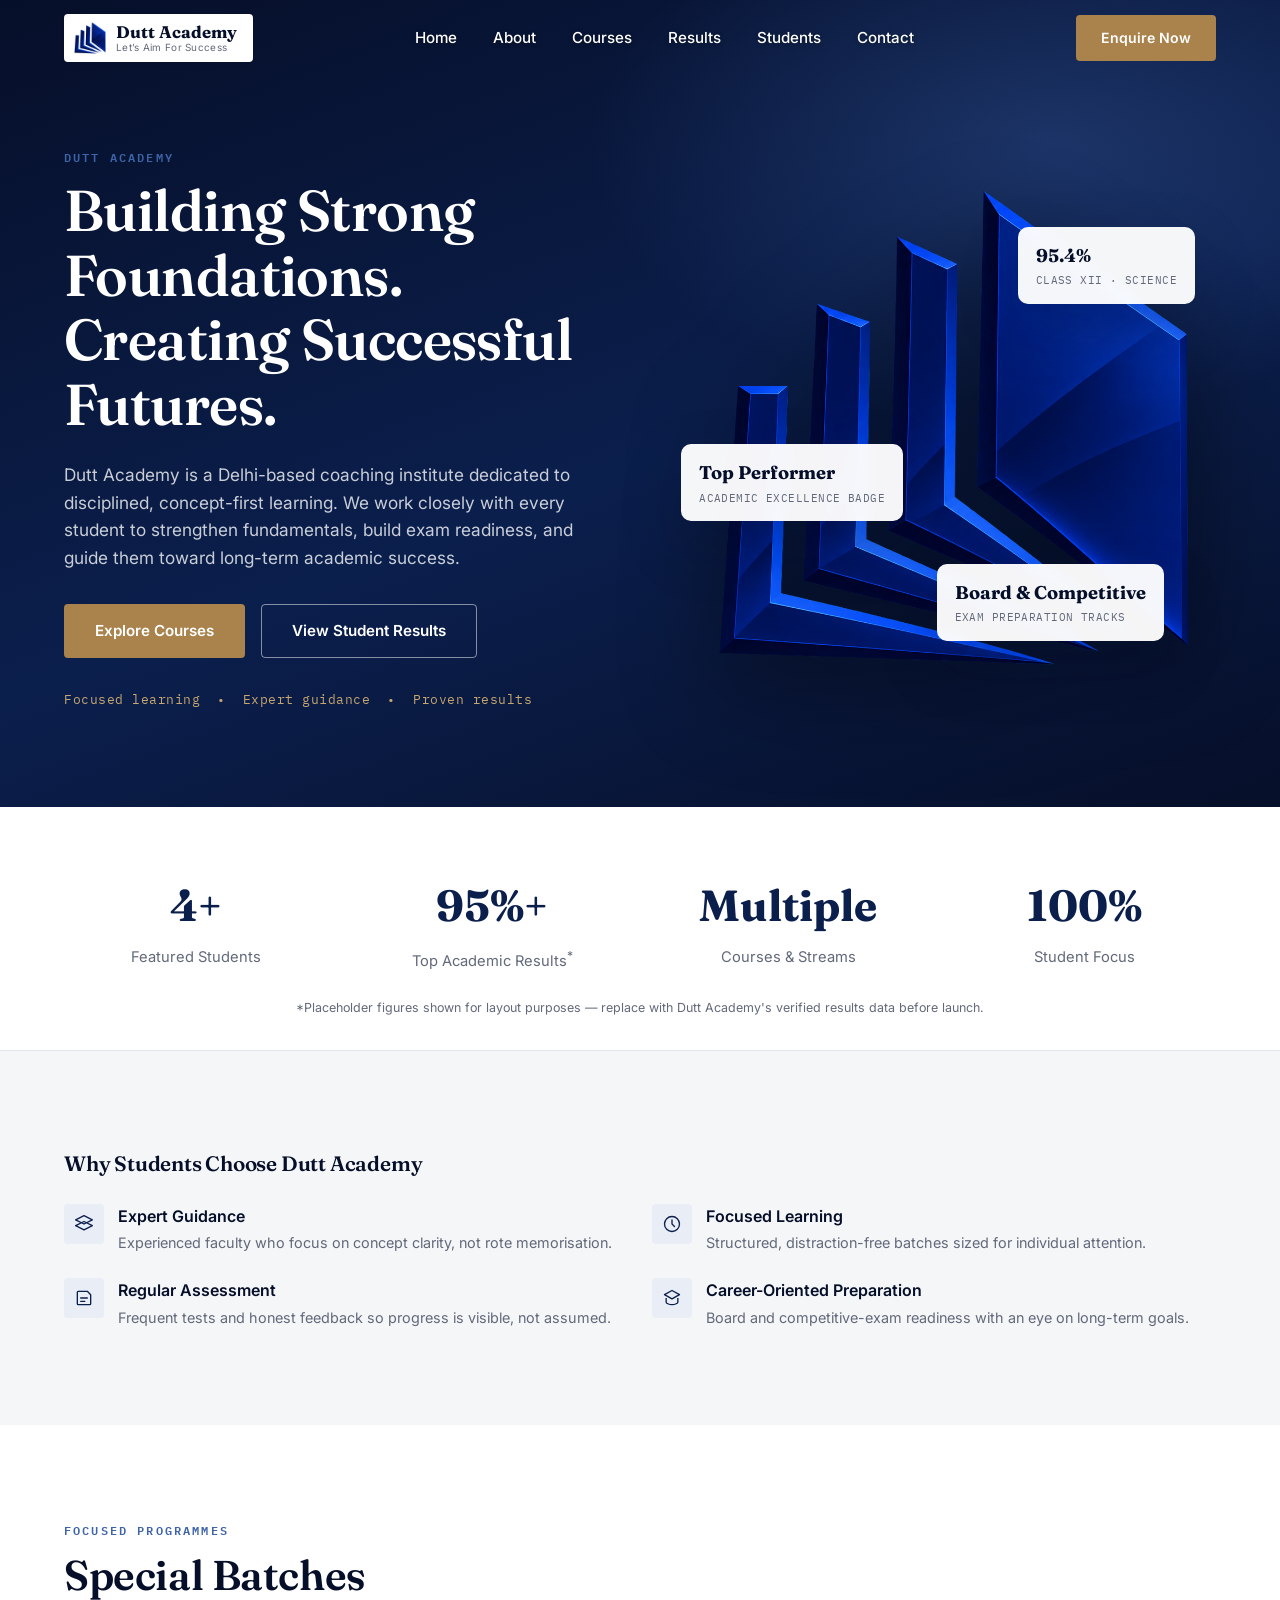
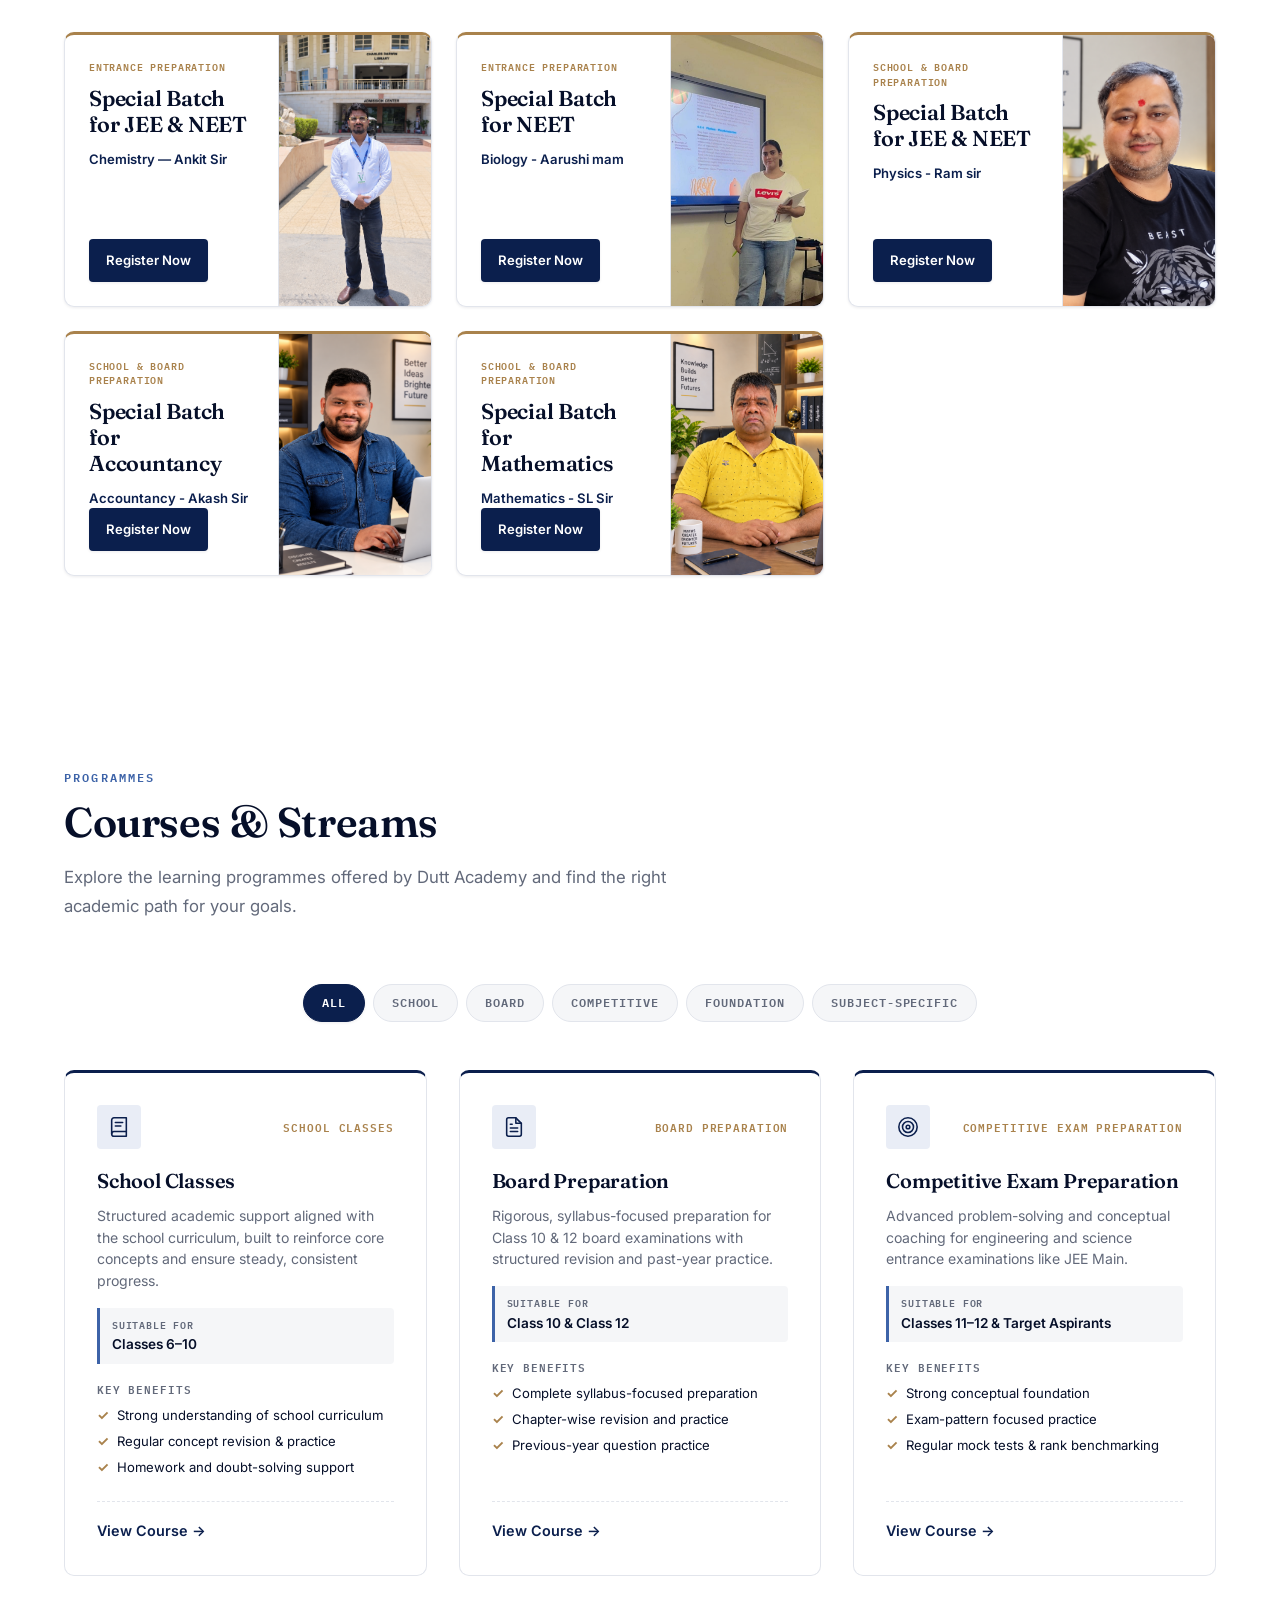
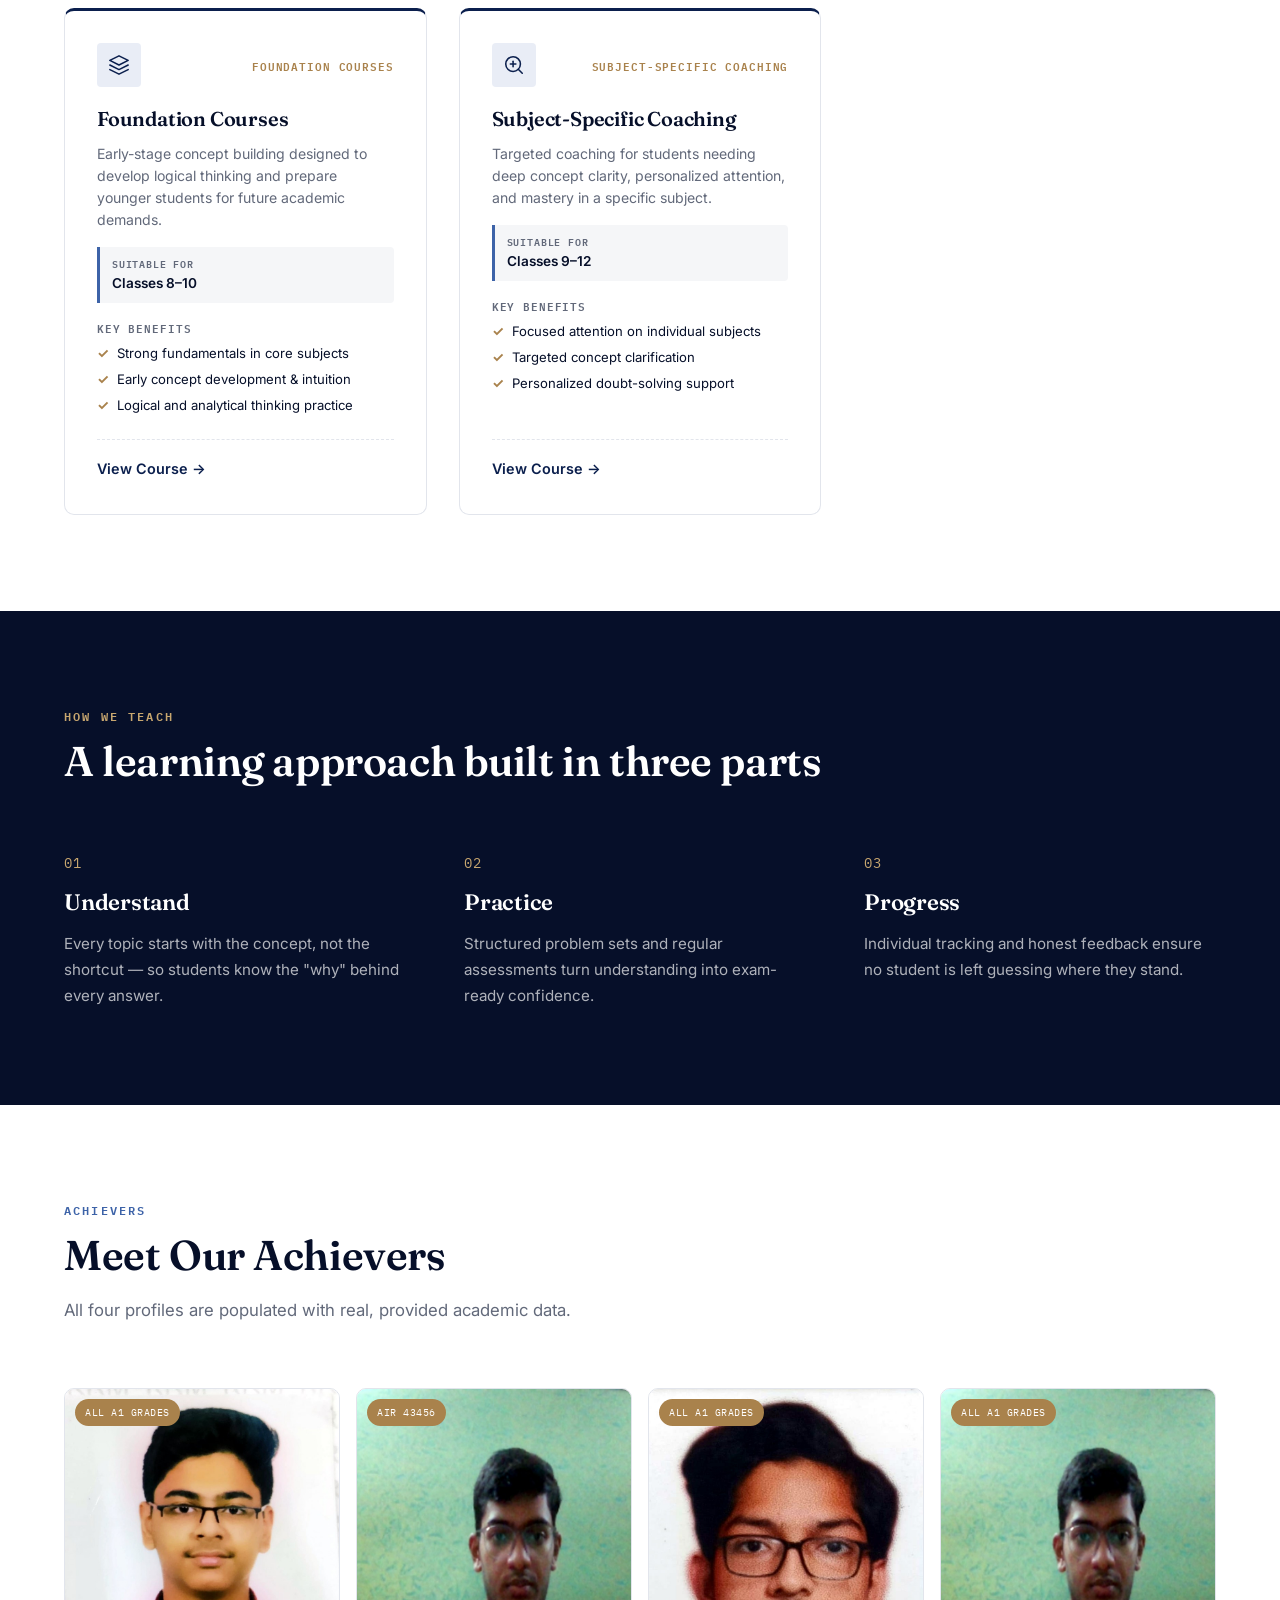
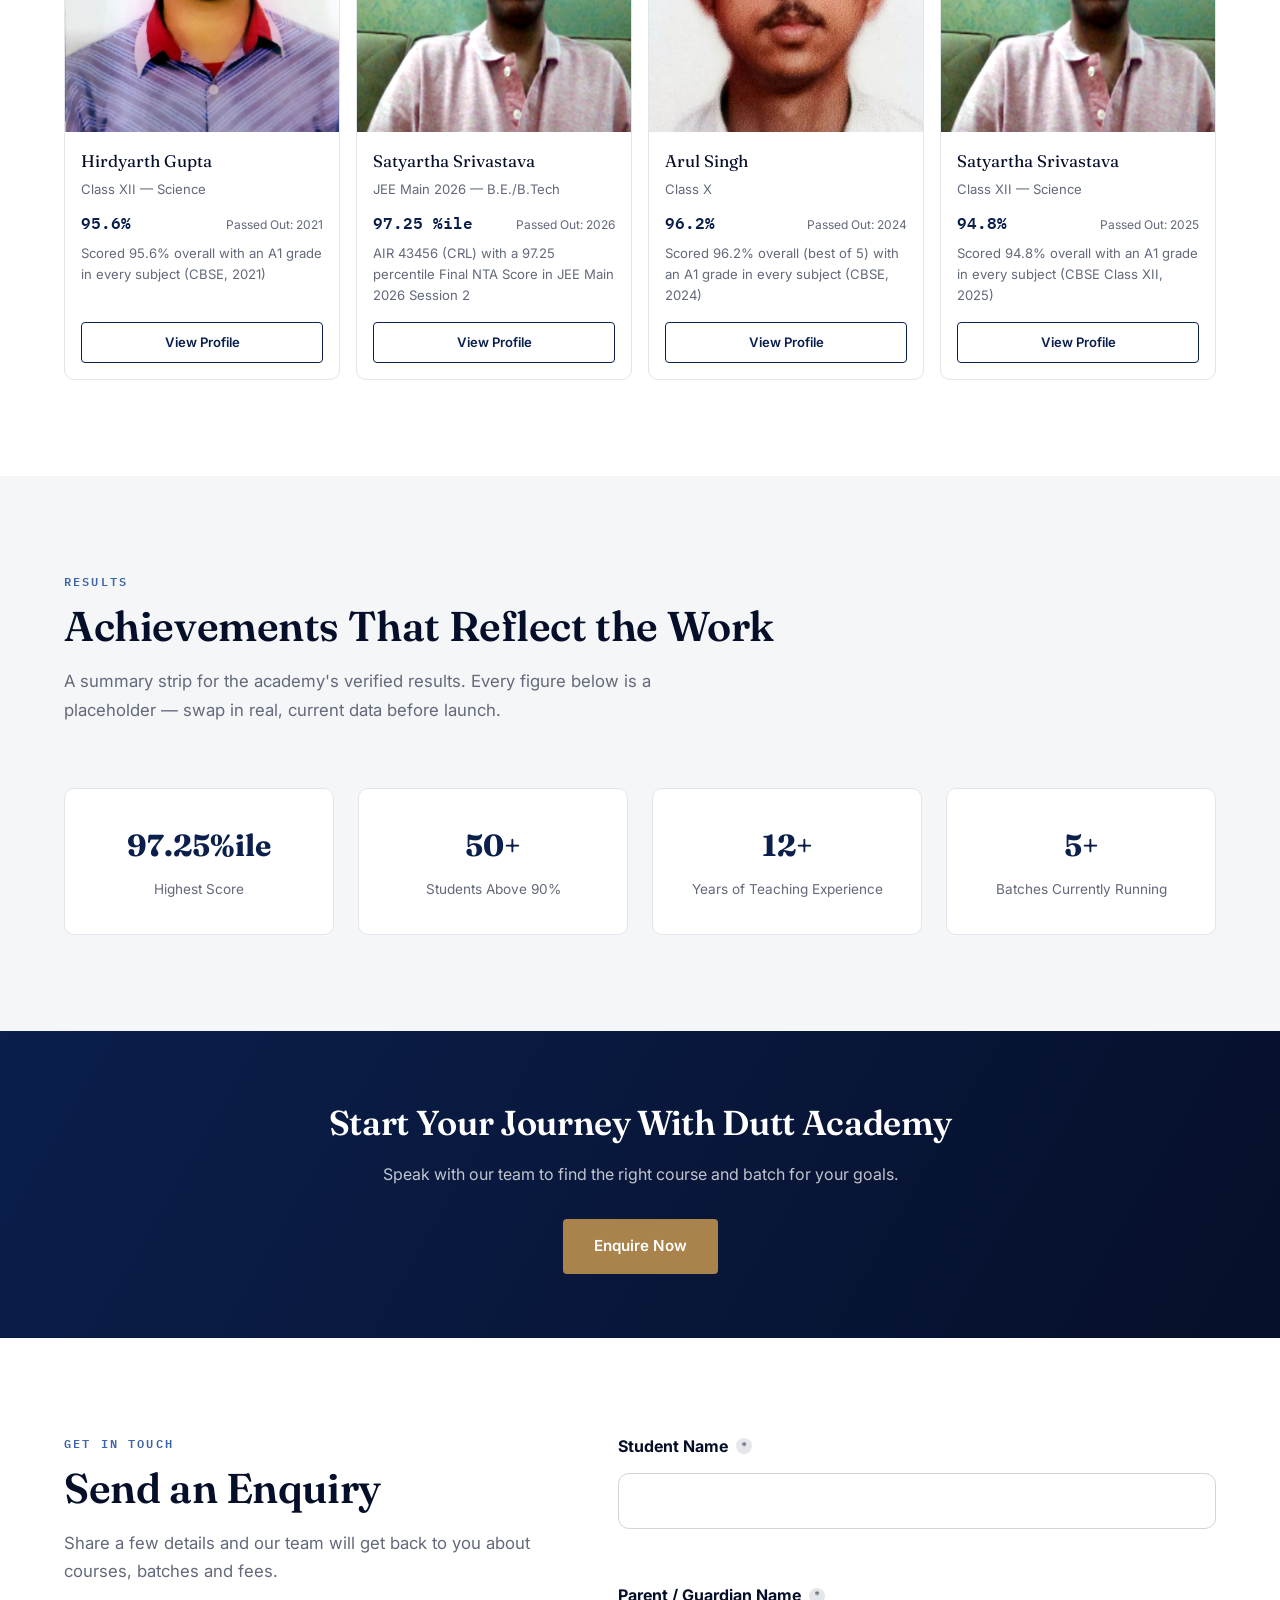
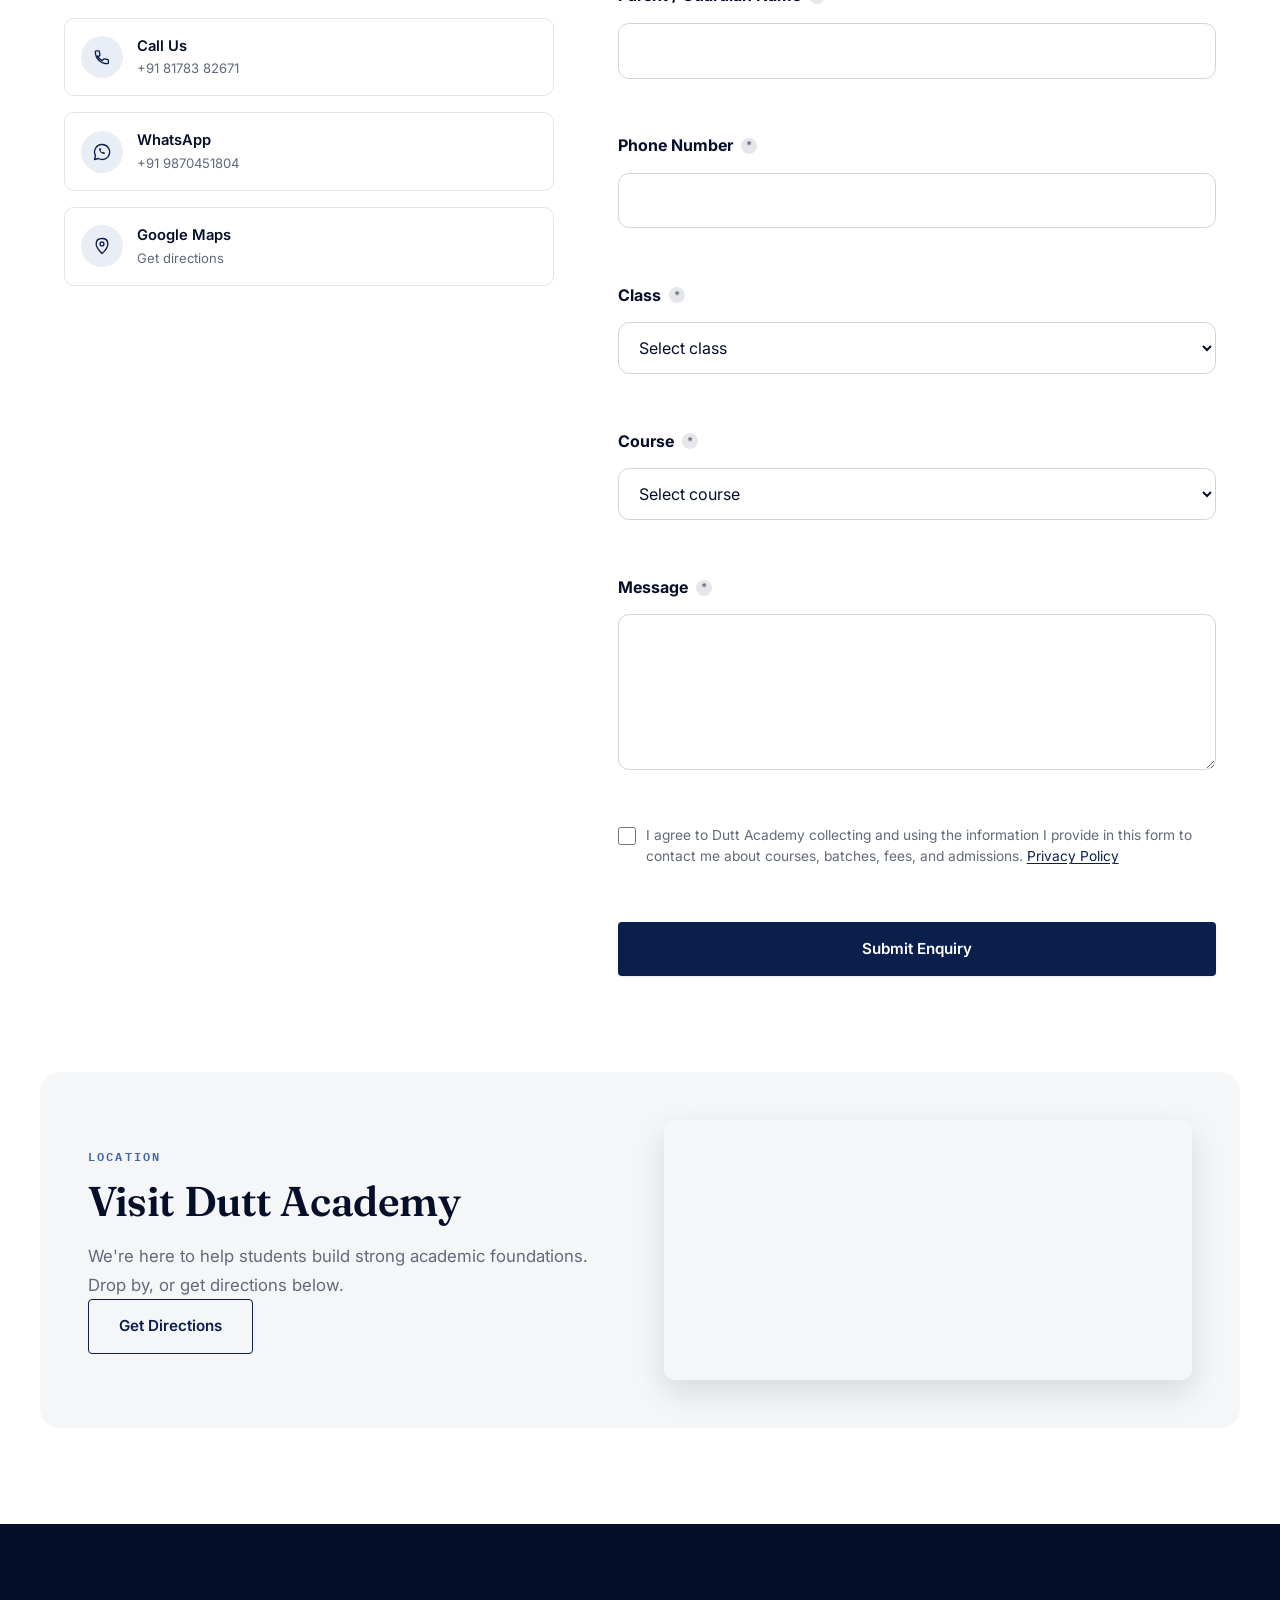
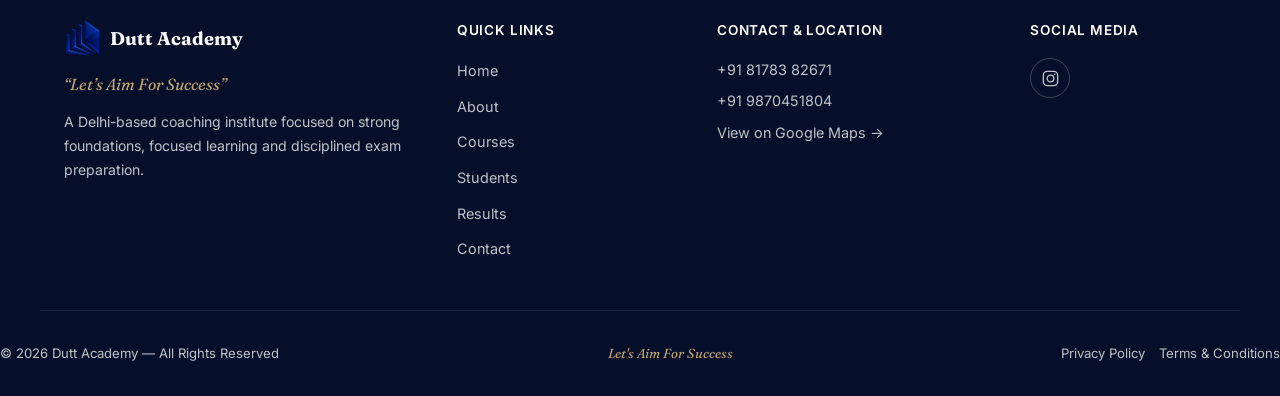
==== commit 68313af0: "Update teacher profile" ====
--- a/index.html
+++ b/index.html
@@ -267,20 +267,24 @@
           <div class="special-batch-card__content">
             <p class="special-batch-card__eyebrow">SCHOOL &amp; BOARD PREPARATION</p>
             <h3 class="special-batch-card__title">Special Batch for Accountancy</h3>
-            <p class="special-batch-card__meta"><strong>Accountancy - Account Sir</strong></p>
+            <p class="special-batch-card__meta"><strong>Accountancy - Akash Sir</strong></p>
             <a href="#contact" class="btn btn--primary special-batch-card__button">Register Now</a>
           </div>
-          <div class="special-batch-card__image" aria-label="Image area for Accountancy teacher Account Sir"></div>
+          <div class="special-batch-card__image special-batch-card__image--akash" aria-label="Accountancy teacher Akash Sir">
+            <img src="assets/images/akash-sir.png" alt="Akash Sir, Accountancy teacher">
+          </div>
         </article>
 
         <article class="special-batch-card reveal">
           <div class="special-batch-card__content">
             <p class="special-batch-card__eyebrow">SCHOOL &amp; BOARD PREPARATION</p>
             <h3 class="special-batch-card__title">Special Batch for Mathematics</h3>
-            <p class="special-batch-card__meta"><strong>Mathematics - Maths Sir</strong></p>
+            <p class="special-batch-card__meta"><strong>Mathematics - SL Sir</strong></p>
             <a href="#contact" class="btn btn--primary special-batch-card__button">Register Now</a>
           </div>
-          <div class="special-batch-card__image" aria-label="Image area for Mathematics teacher Maths Sir"></div>
+          <div class="special-batch-card__image special-batch-card__image--sl" aria-label="Mathematics teacher SL Sir">
+            <img src="assets/images/sl-sir.png" alt="SL Sir, Mathematics teacher">
+          </div>
         </article>
       </div>
     </div>
--- a/css/style.css
+++ b/css/style.css
@@ -456,6 +456,10 @@
 .special-batch-card__image--chemistry img { width: 100%; height: 100%; object-fit: cover; object-position: 50% 28%; }
 .special-batch-card__image--physics { overflow: hidden; }
 .special-batch-card__image--physics img { width: 100%; height: 100%; object-fit: cover; object-position: 50% 24%; }
+.special-batch-card__image--akash { overflow: hidden; }
+.special-batch-card__image--akash img { width: 100%; height: 100%; object-fit: cover; object-position: 50% 22%; }
+.special-batch-card__image--sl { overflow: hidden; }
+.special-batch-card__image--sl img { width: 100%; height: 100%; object-fit: cover; object-position: 50% 22%; }
 
 /* ==========================================================================
    Courses
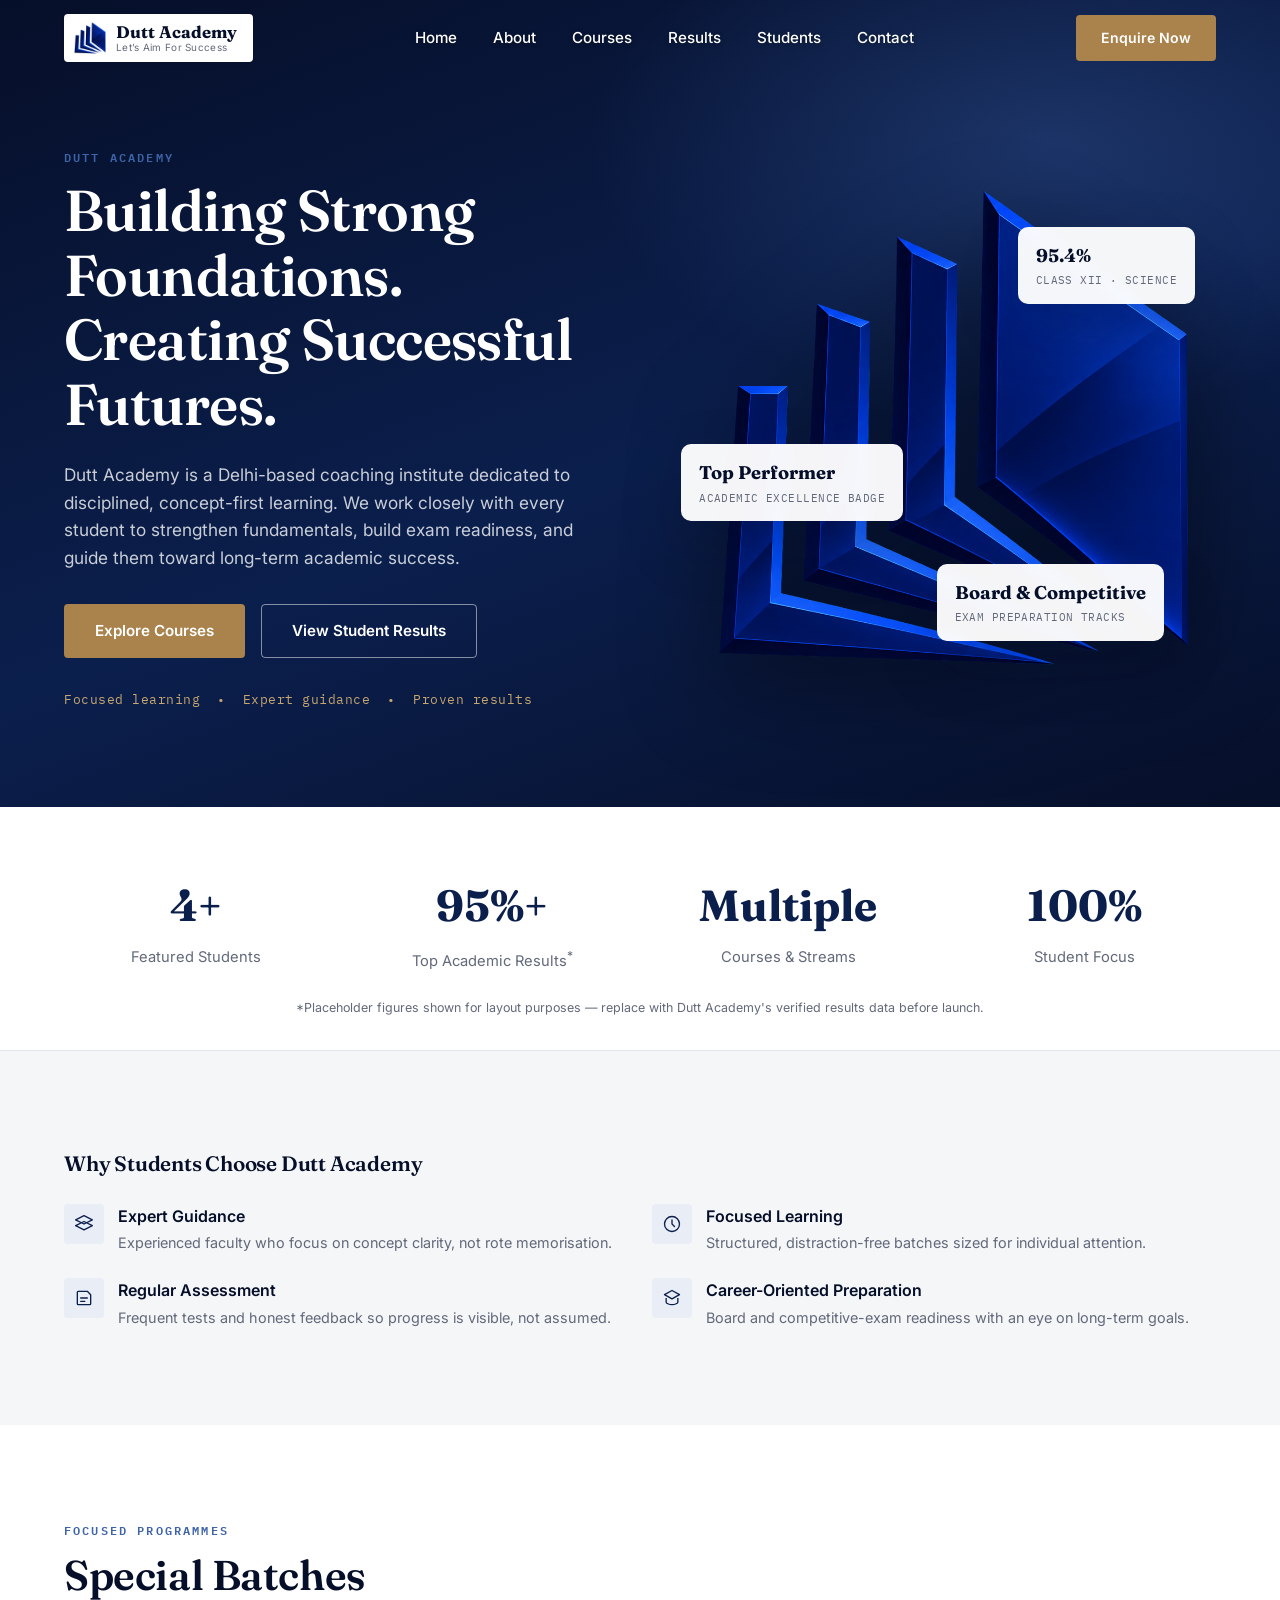
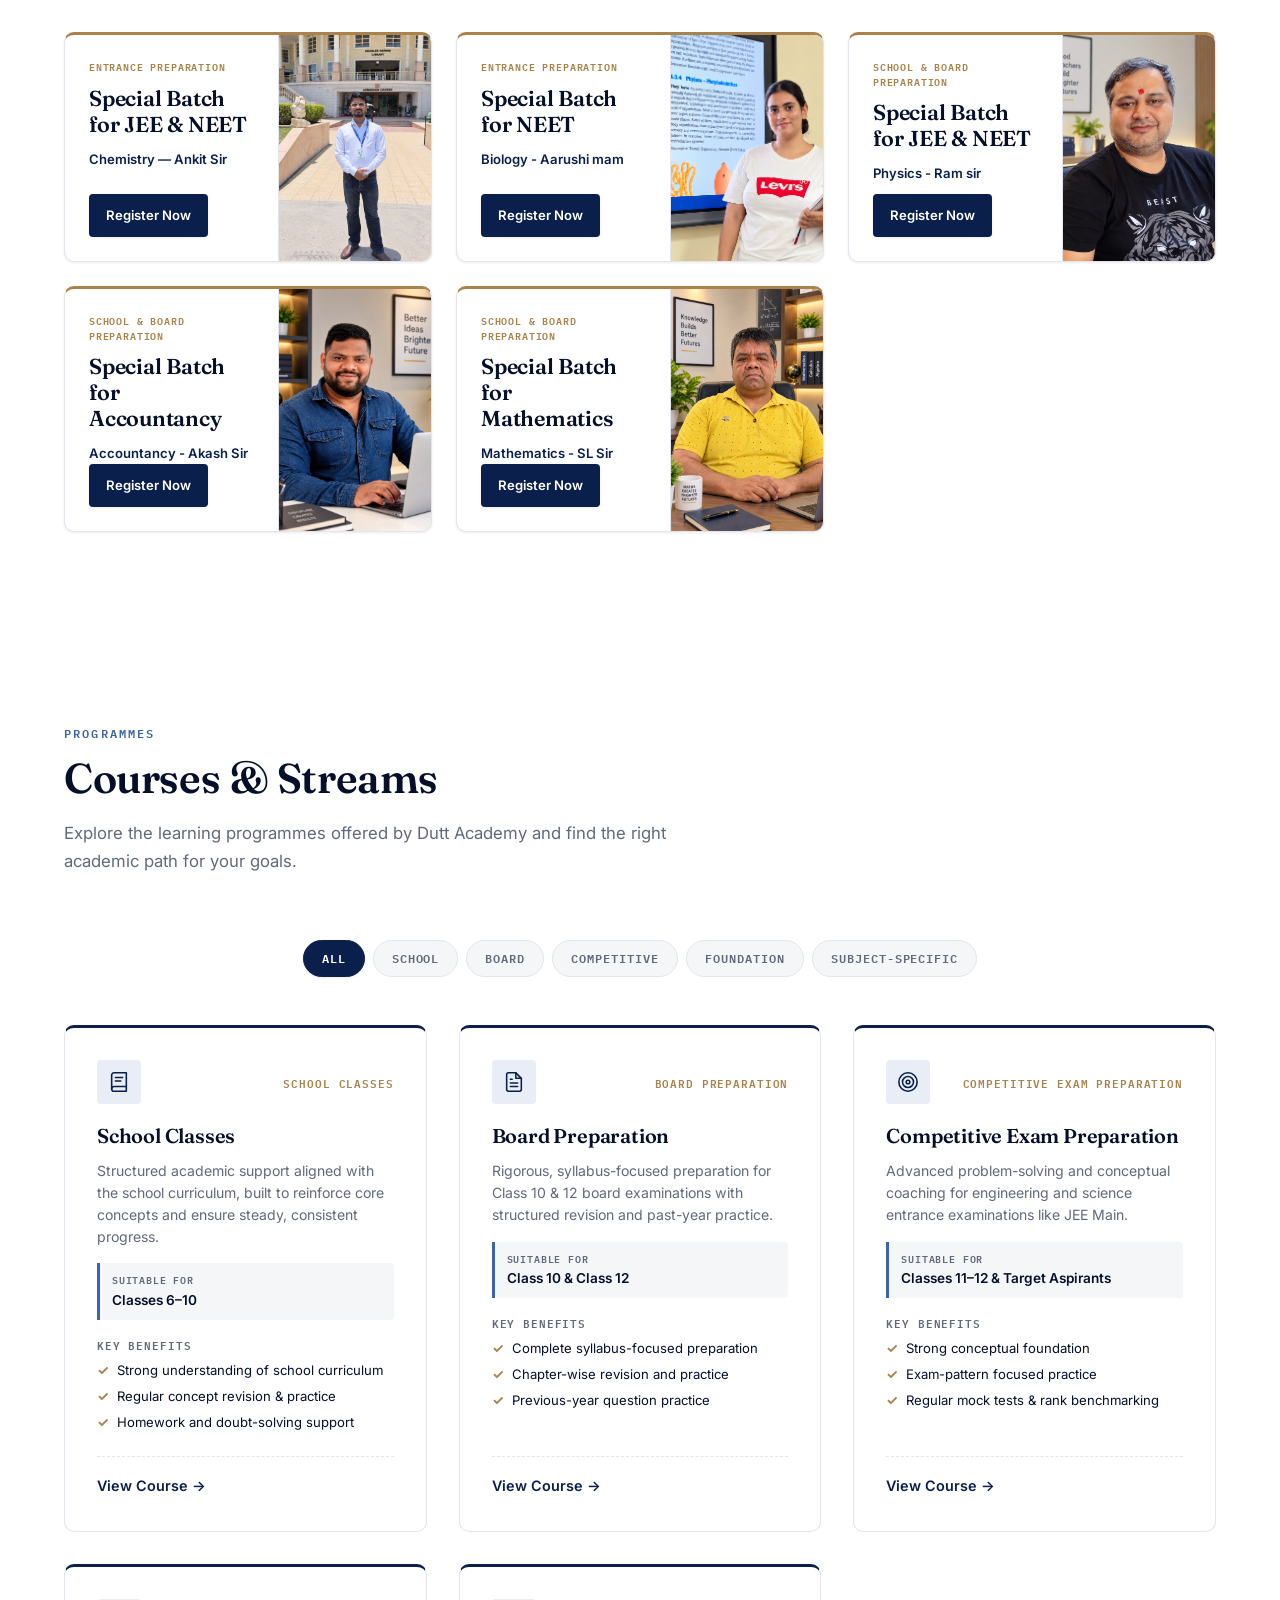
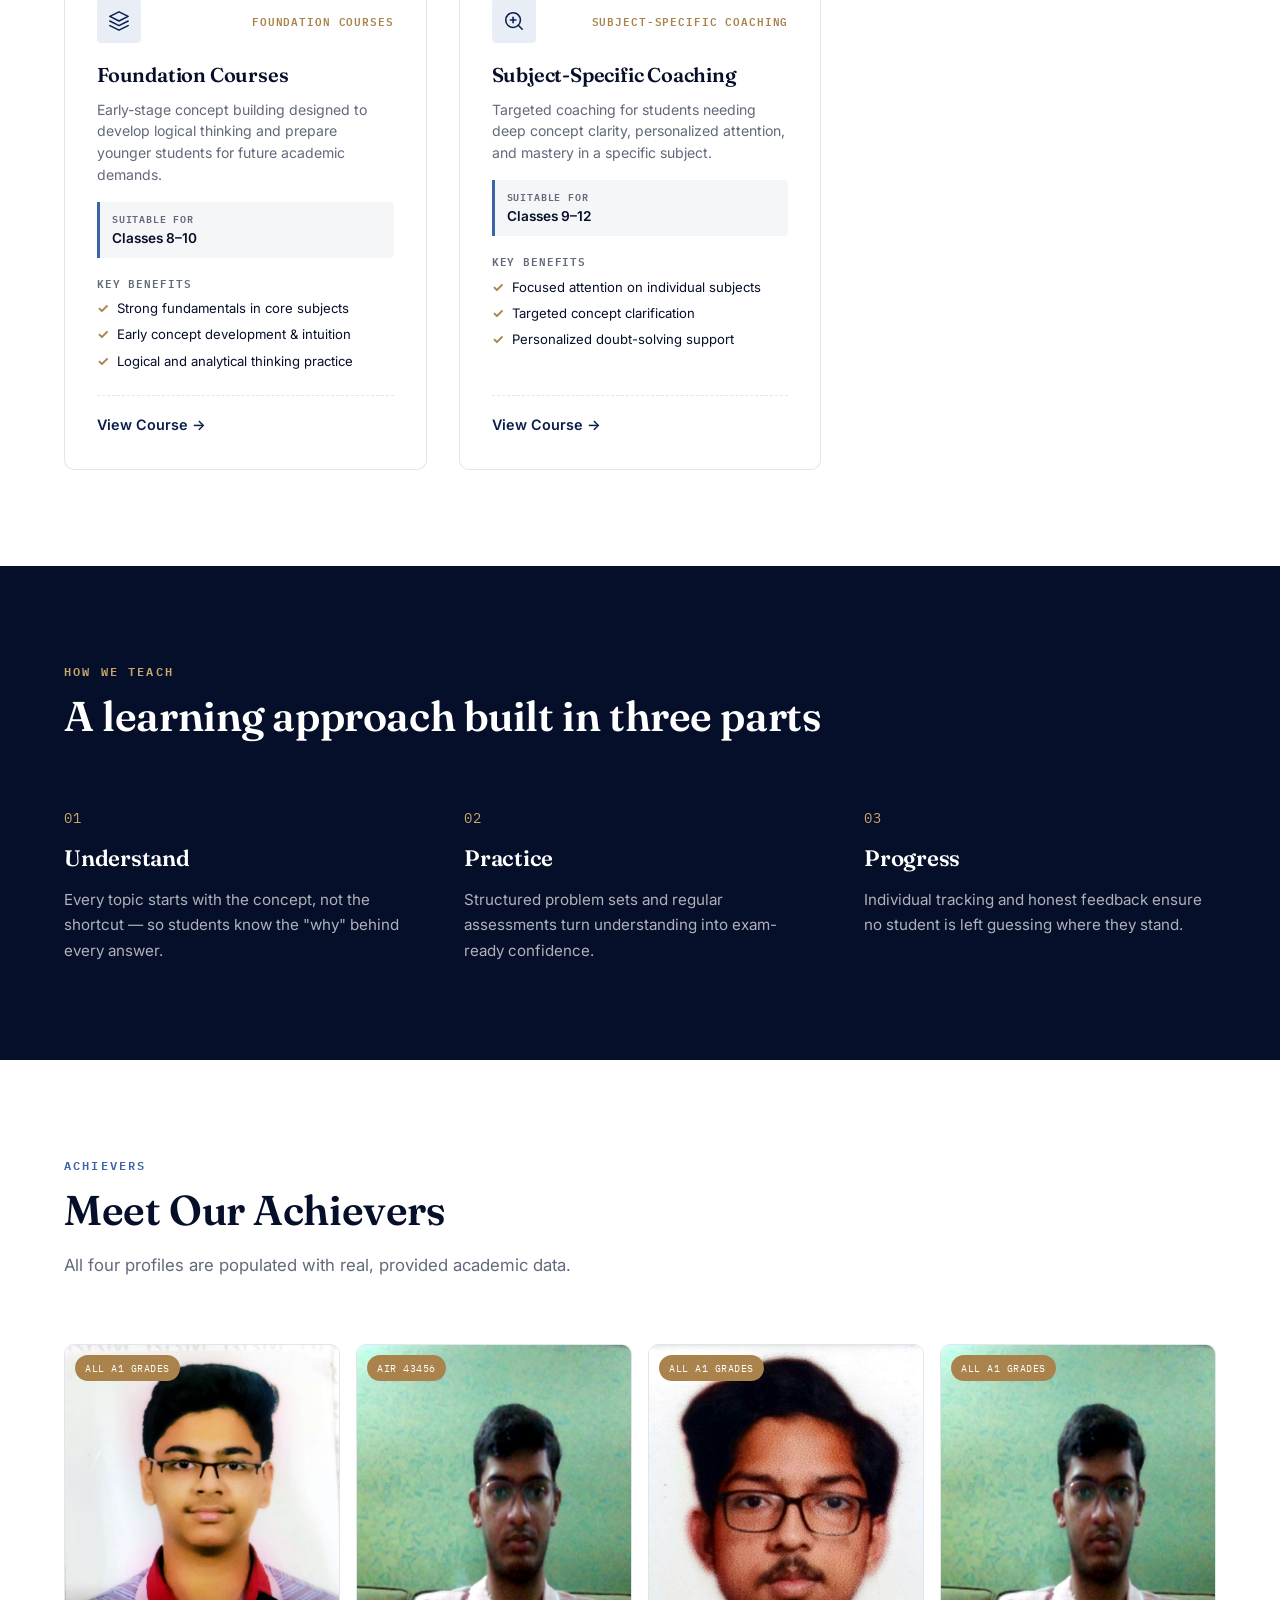
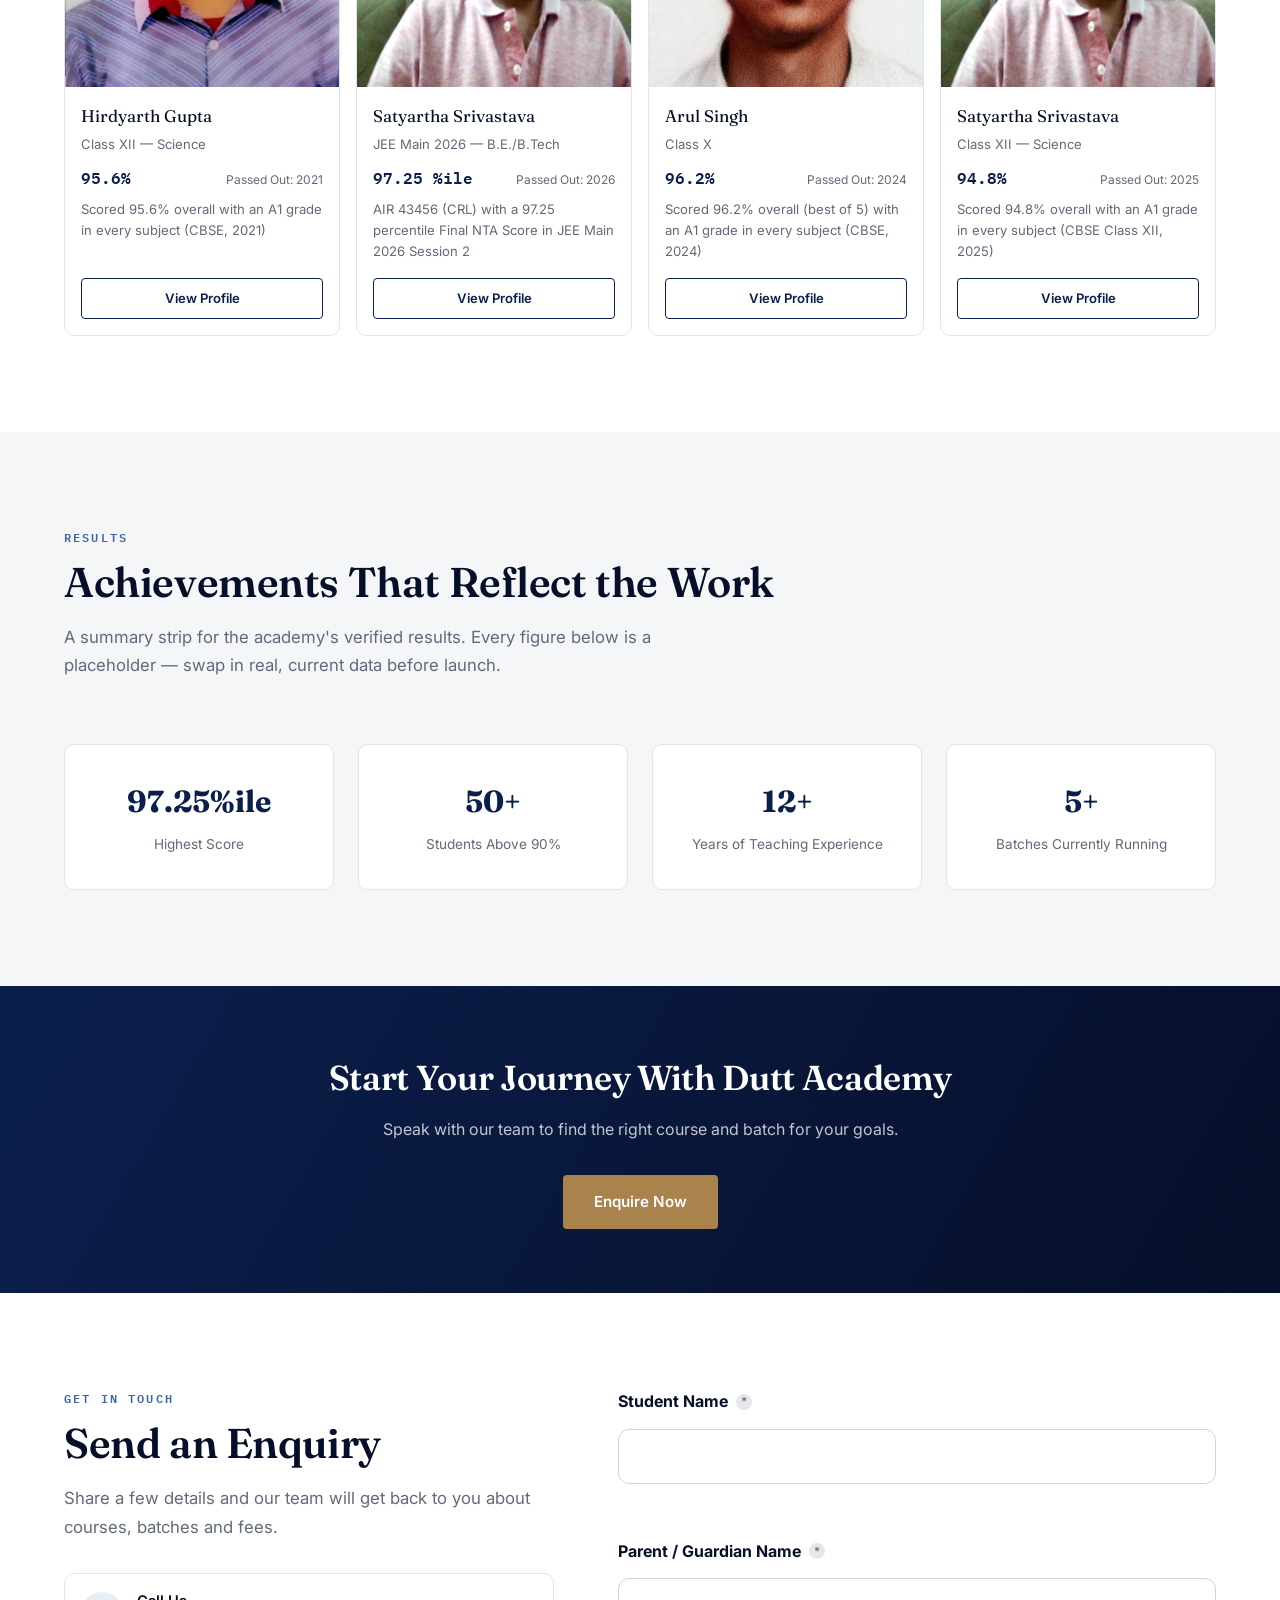
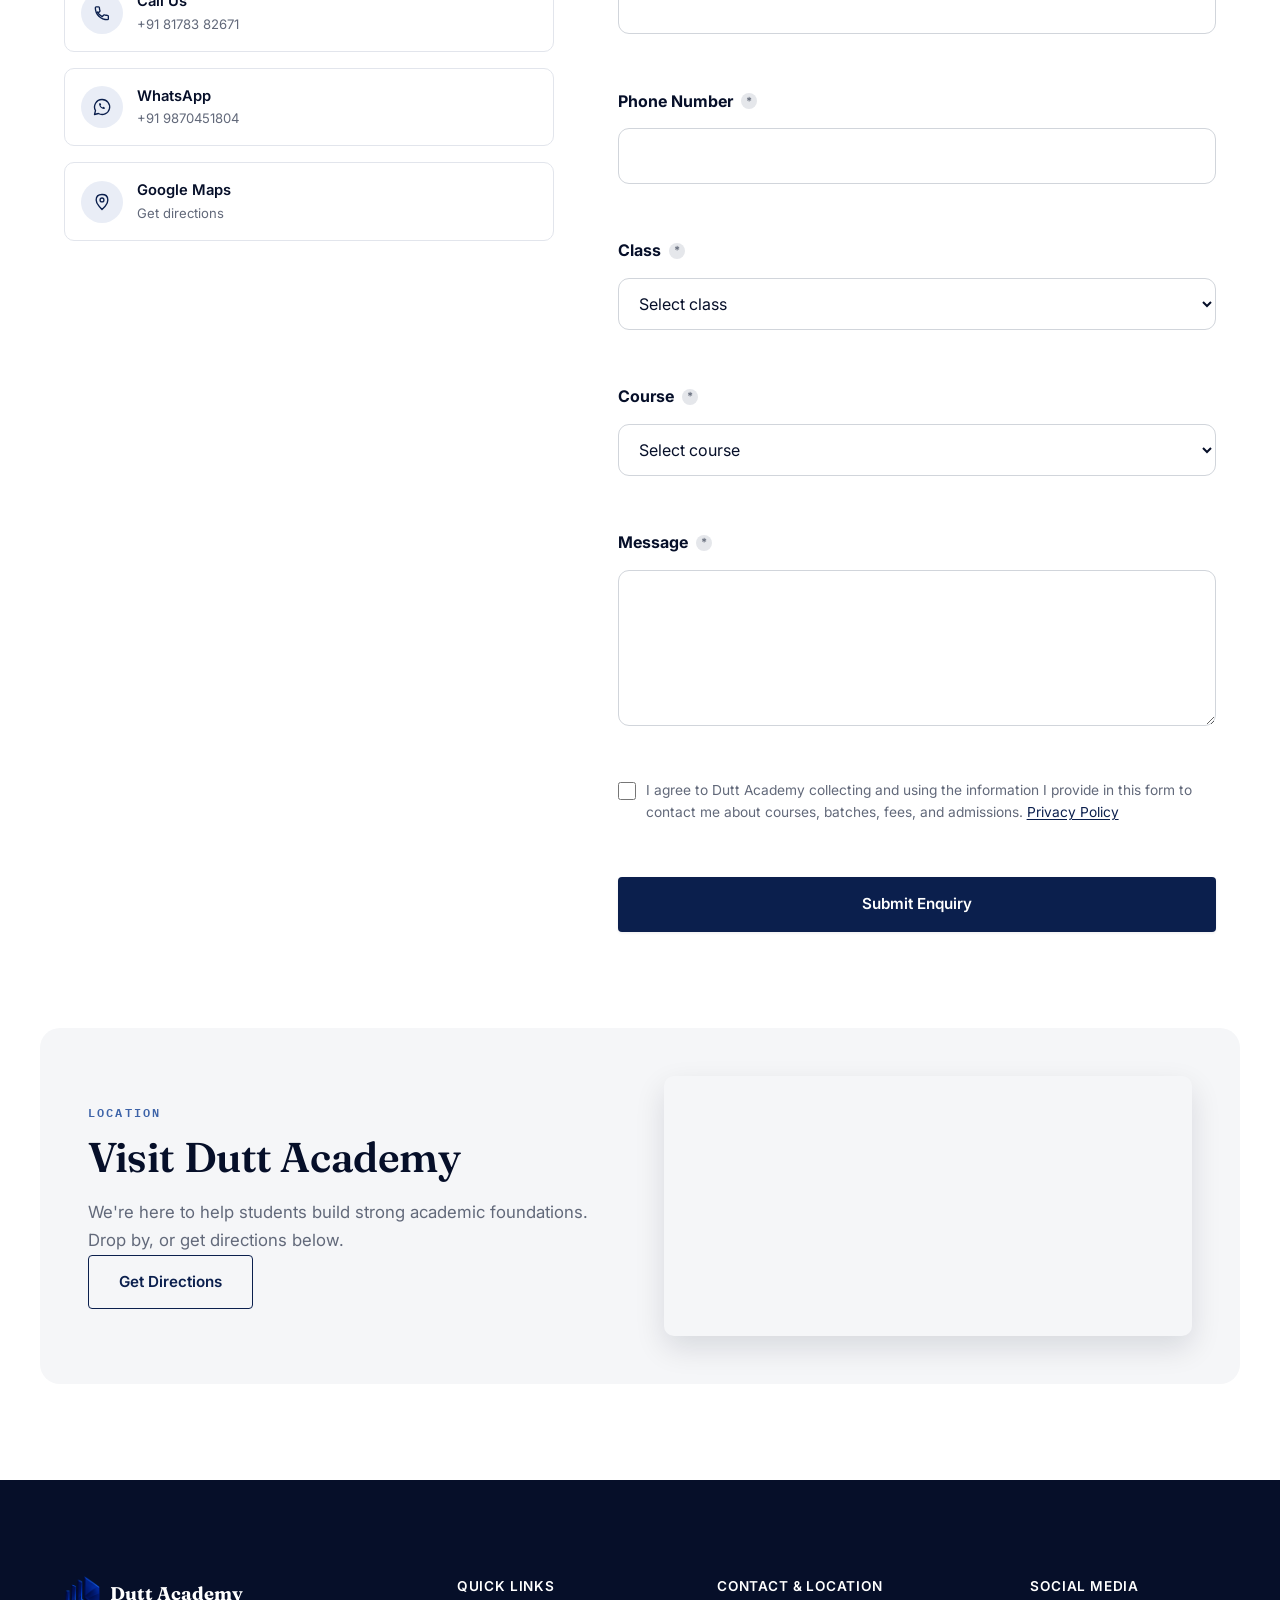
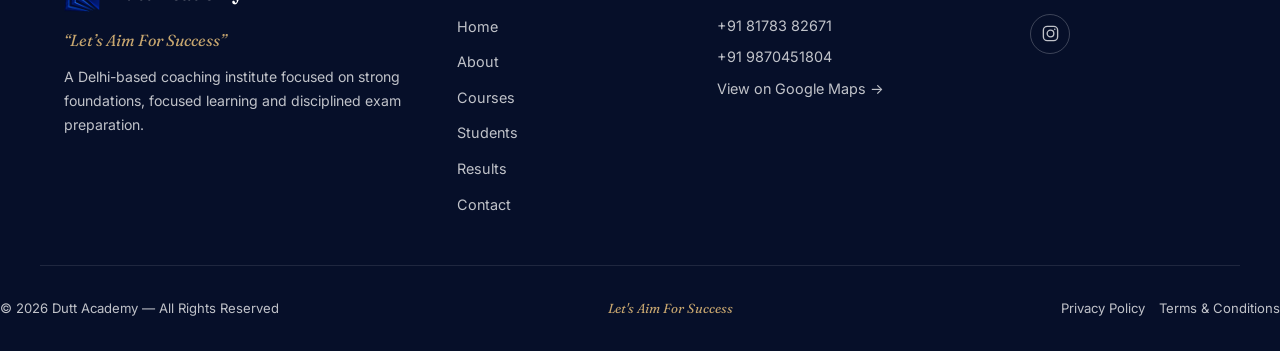
==== commit 8404fb25: "Teacher image update" ====
--- a/index.html
+++ b/index.html
@@ -247,7 +247,7 @@
             <a href="#contact" class="btn btn--primary special-batch-card__button">Register Now</a>
           </div>
           <div class="special-batch-card__image special-batch-card__image--biology" aria-label="Biology teacher for Special Batch for NEET">
-            <img src="assets/images/biology-teacher.jpeg" alt="Biology teacher presenting a lesson in class">
+            <img src="assets/images/biology-teacher.png" alt="Biology teacher presenting a lesson in class">
           </div>
         </article>
 
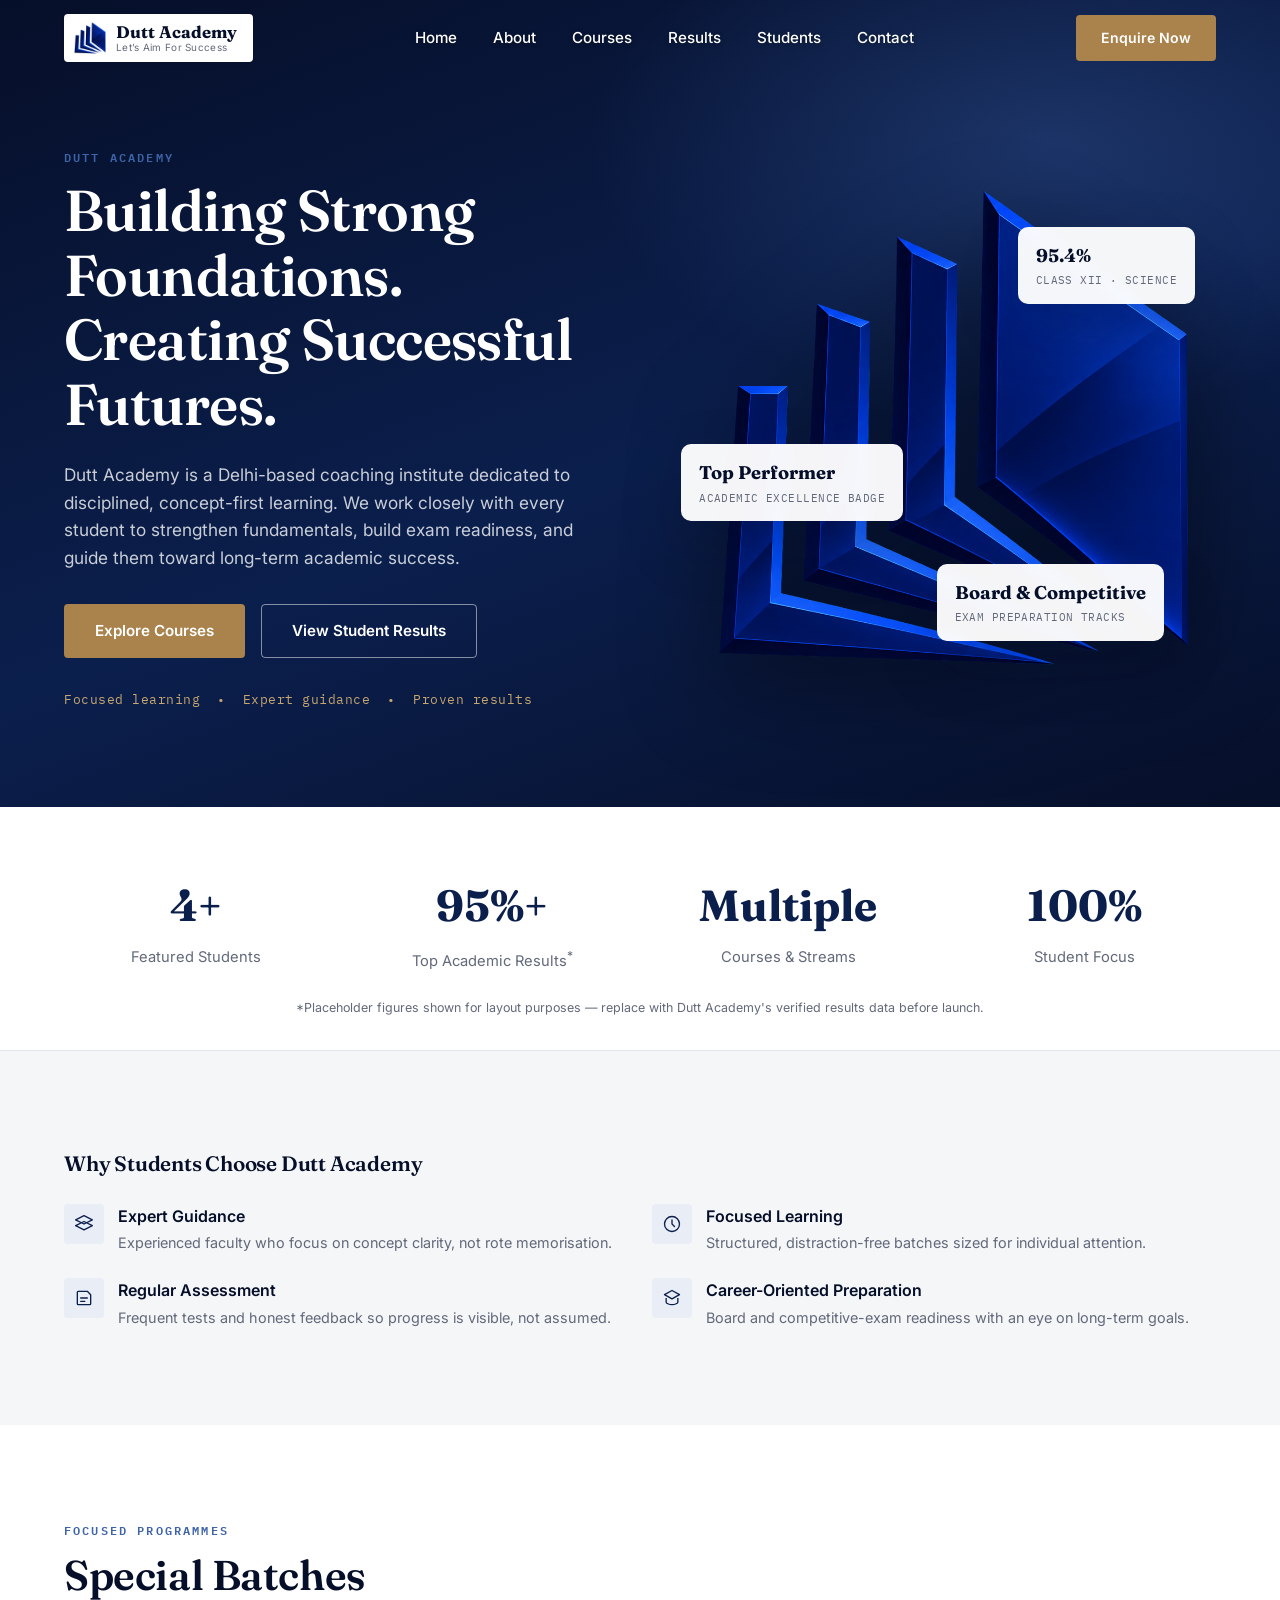
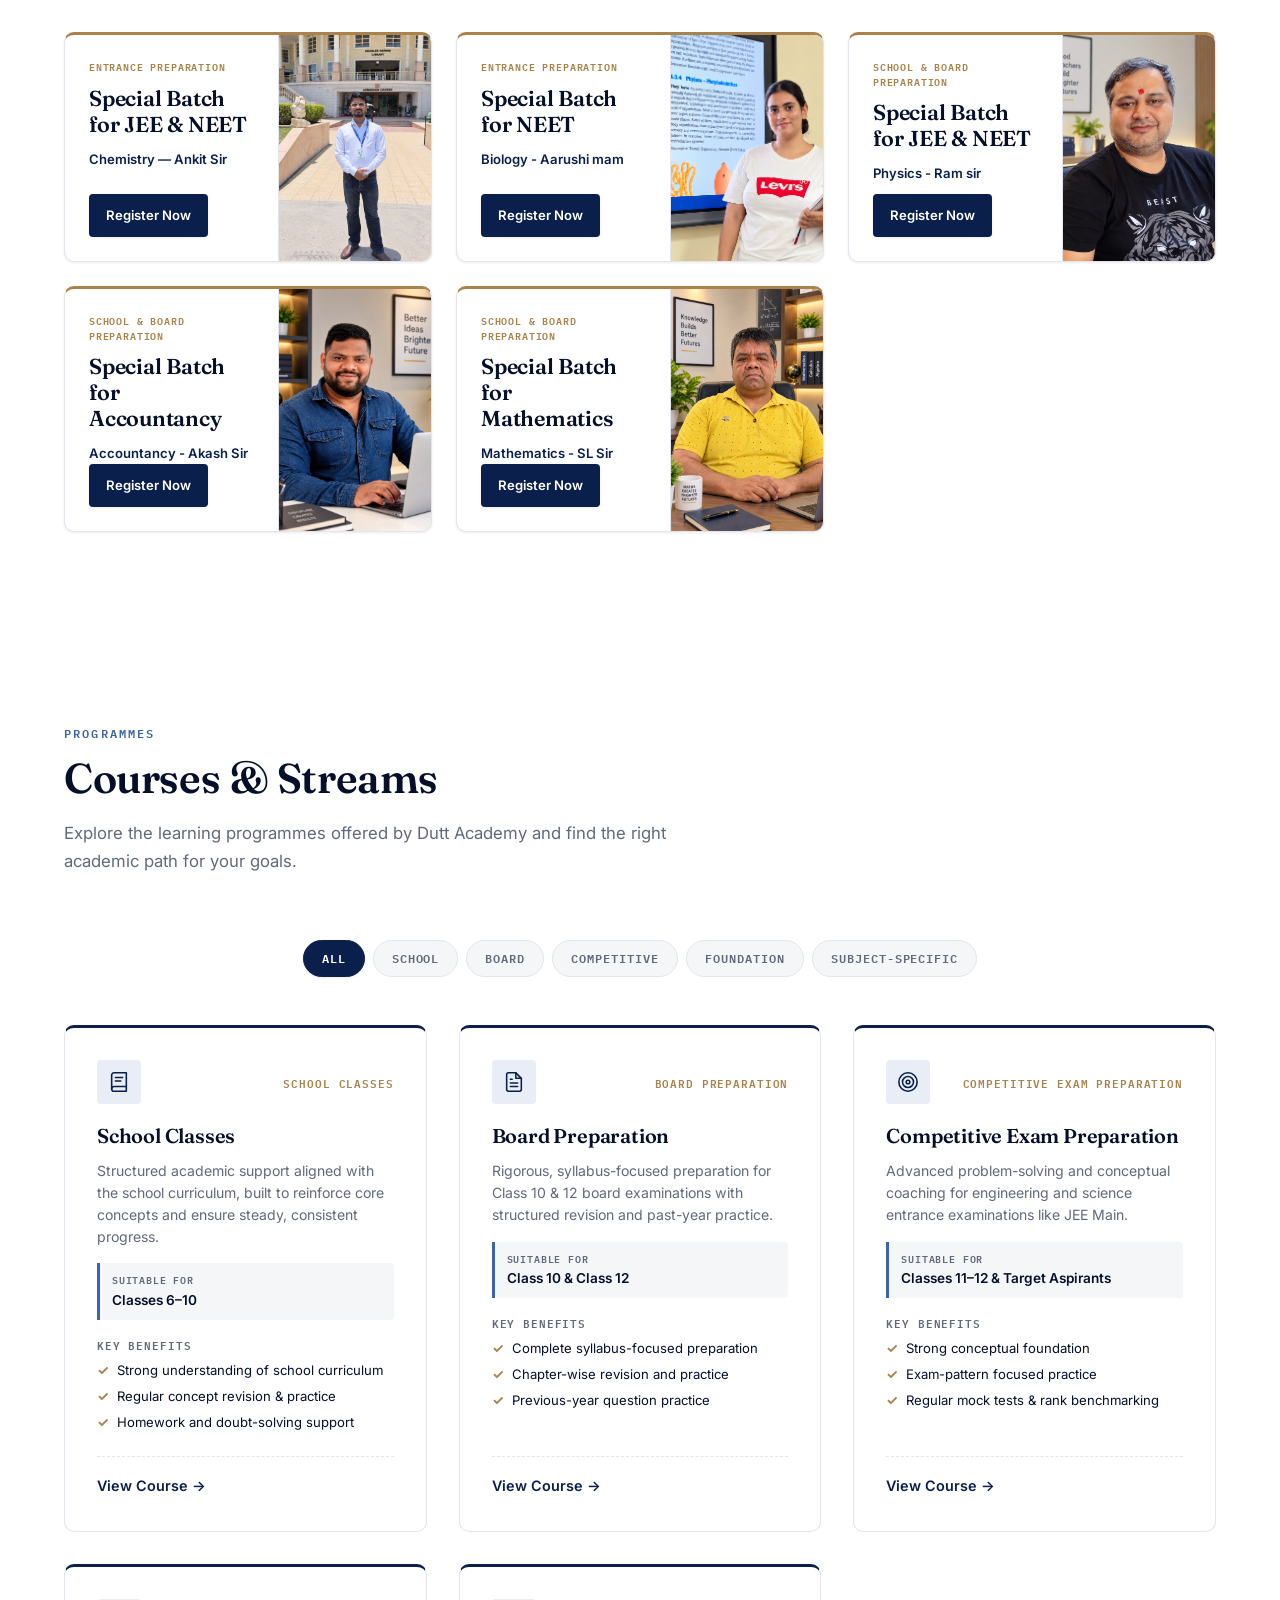
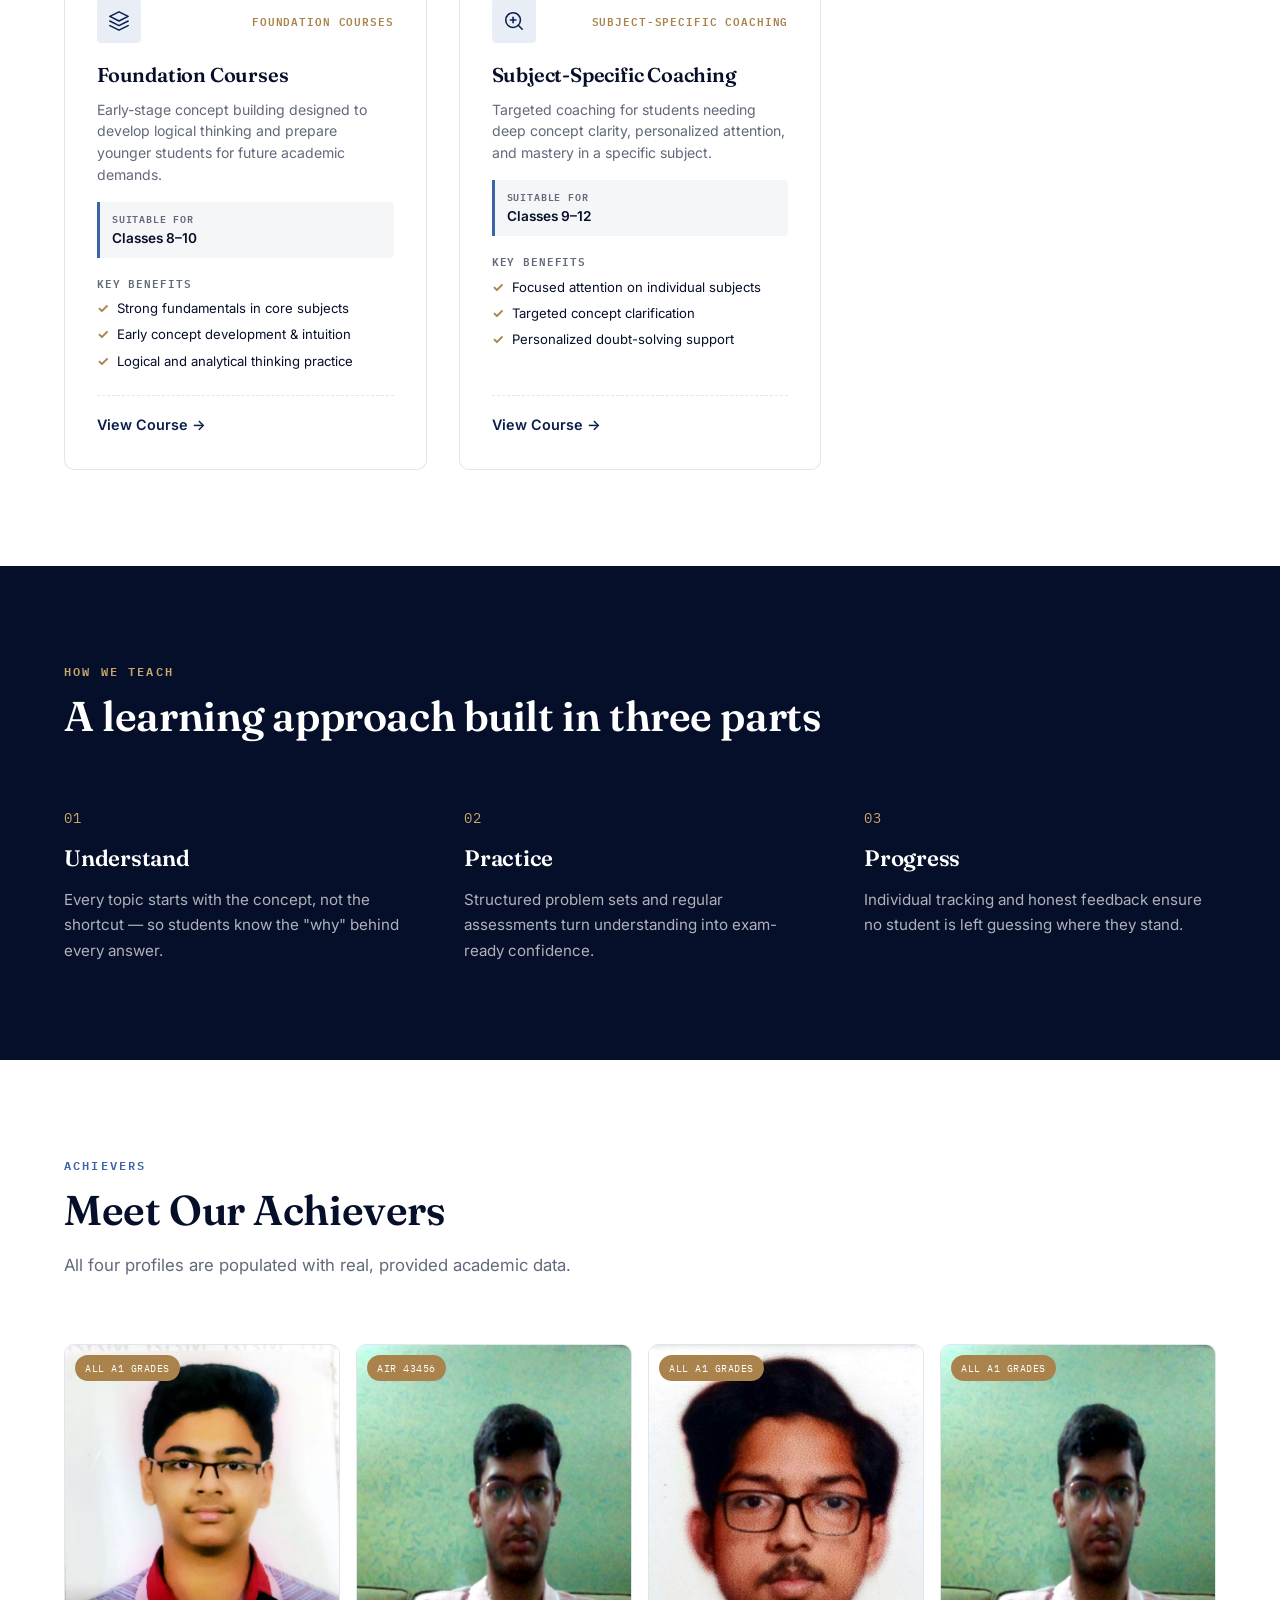
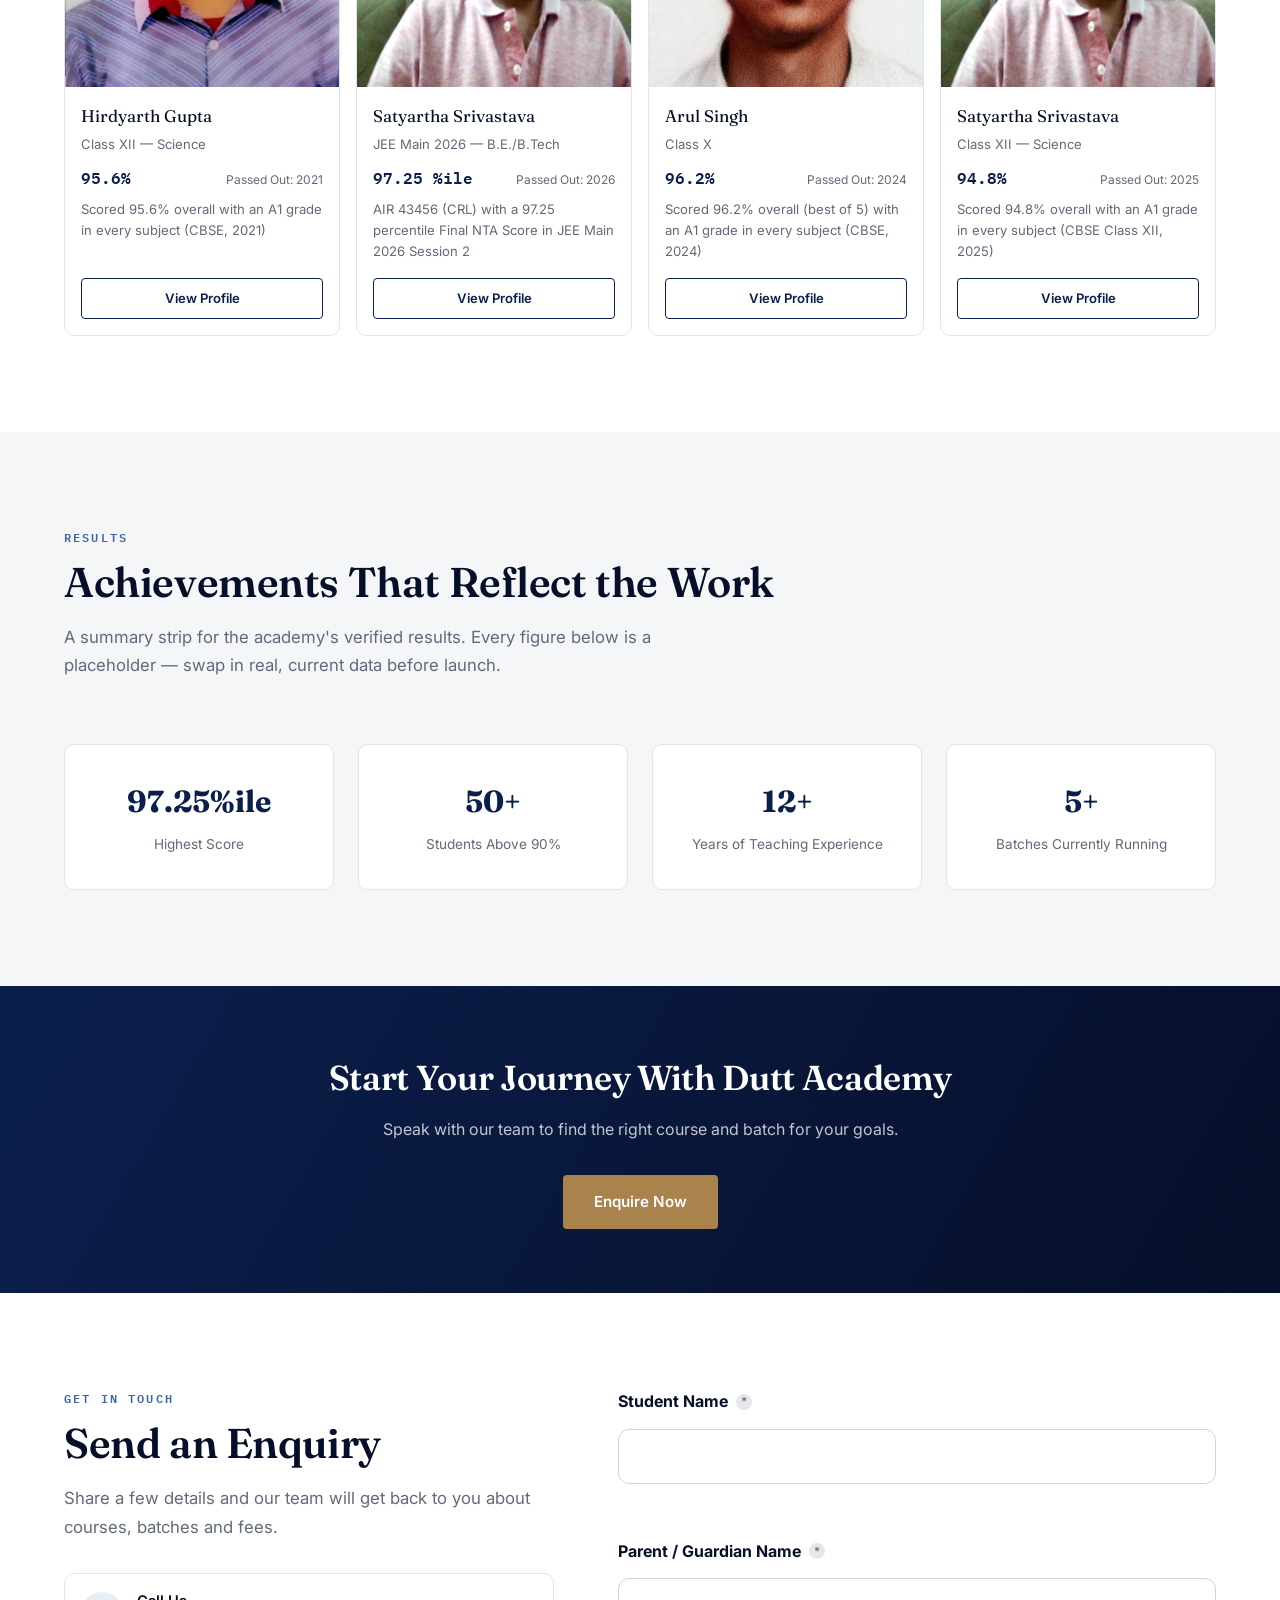
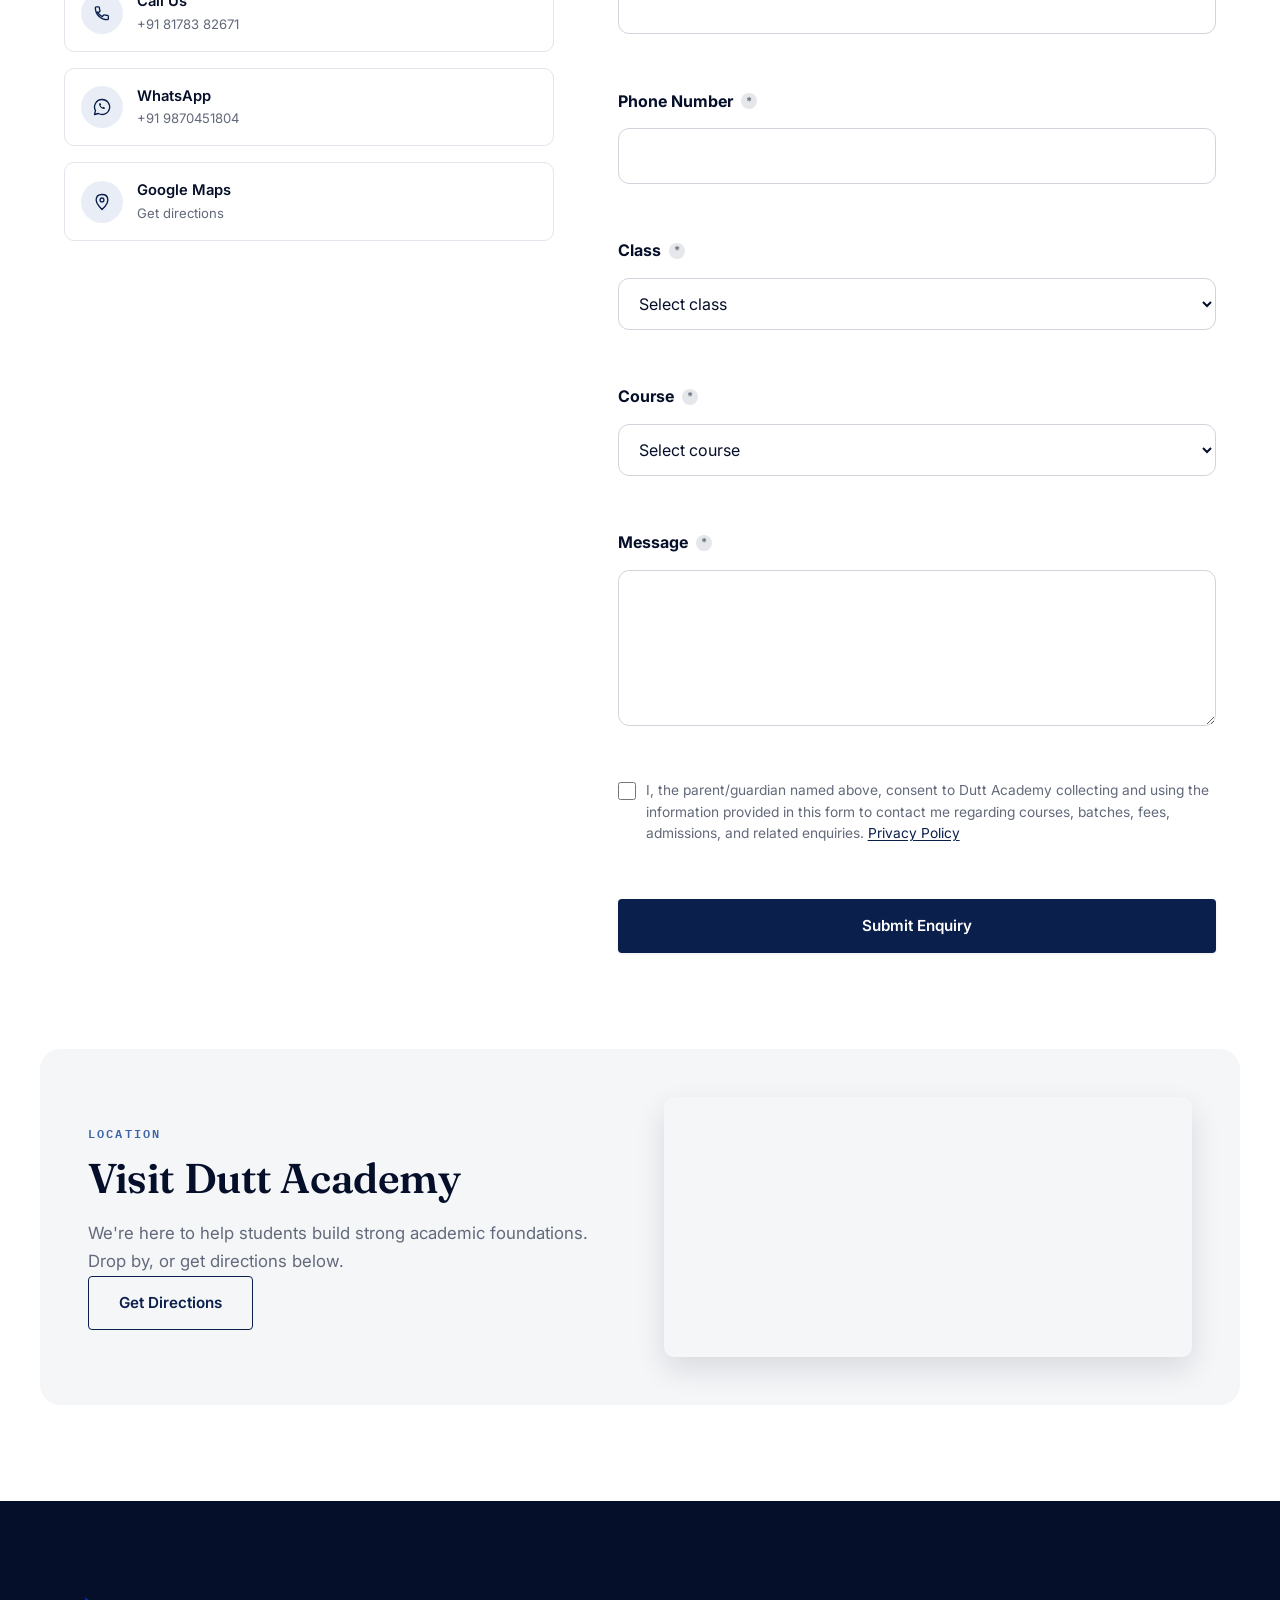
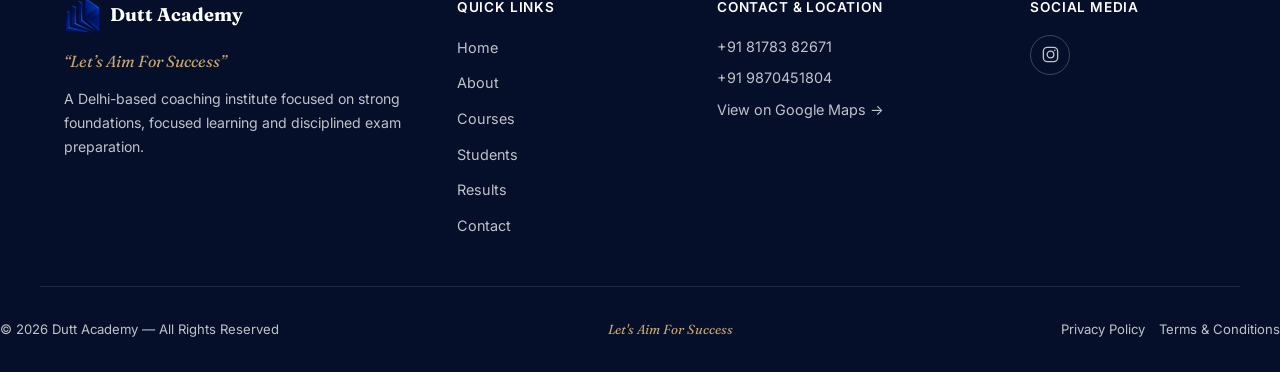
==== commit acee9f0f: "Policy changeses" ====
--- a/index.html
+++ b/index.html
@@ -568,7 +568,7 @@
         <div class="contact__consent">
           <label class="contact__consent-label" for="privacyConsent">
             <input type="checkbox" id="privacyConsent" name="privacyConsent" required aria-describedby="privacyConsentText err-privacyConsent">
-            <span id="privacyConsentText">I agree to Dutt Academy collecting and using the information I provide in this form to contact me about courses, batches, fees, and admissions. <a href="privacy-policy.html">Privacy Policy</a></span>
+            <span id="privacyConsentText">I, the parent/guardian named above, consent to Dutt Academy collecting and using the information provided in this form to contact me regarding courses, batches, fees, admissions, and related enquiries. <a href="privacy-policy.html">Privacy Policy</a></span>
           </label>
           <span class="form-error" id="err-privacyConsent" role="alert"></span>
         </div>
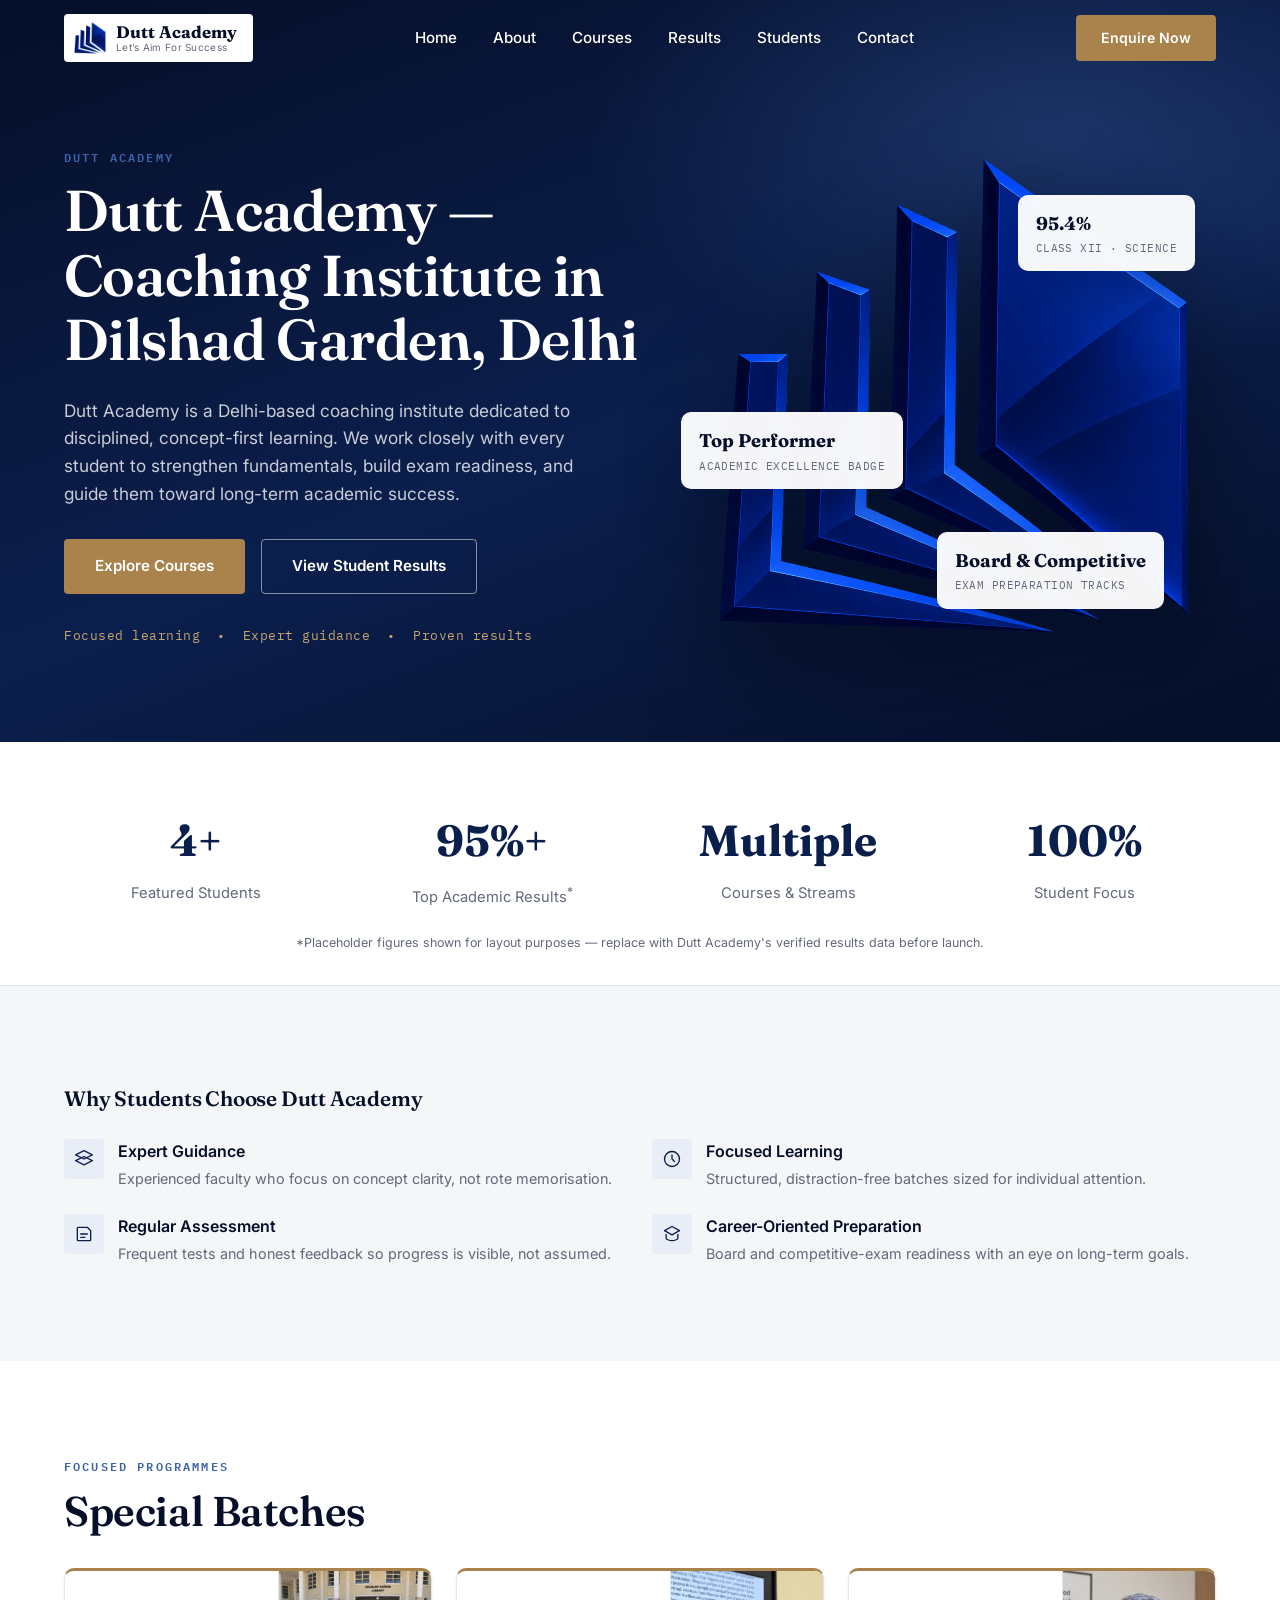
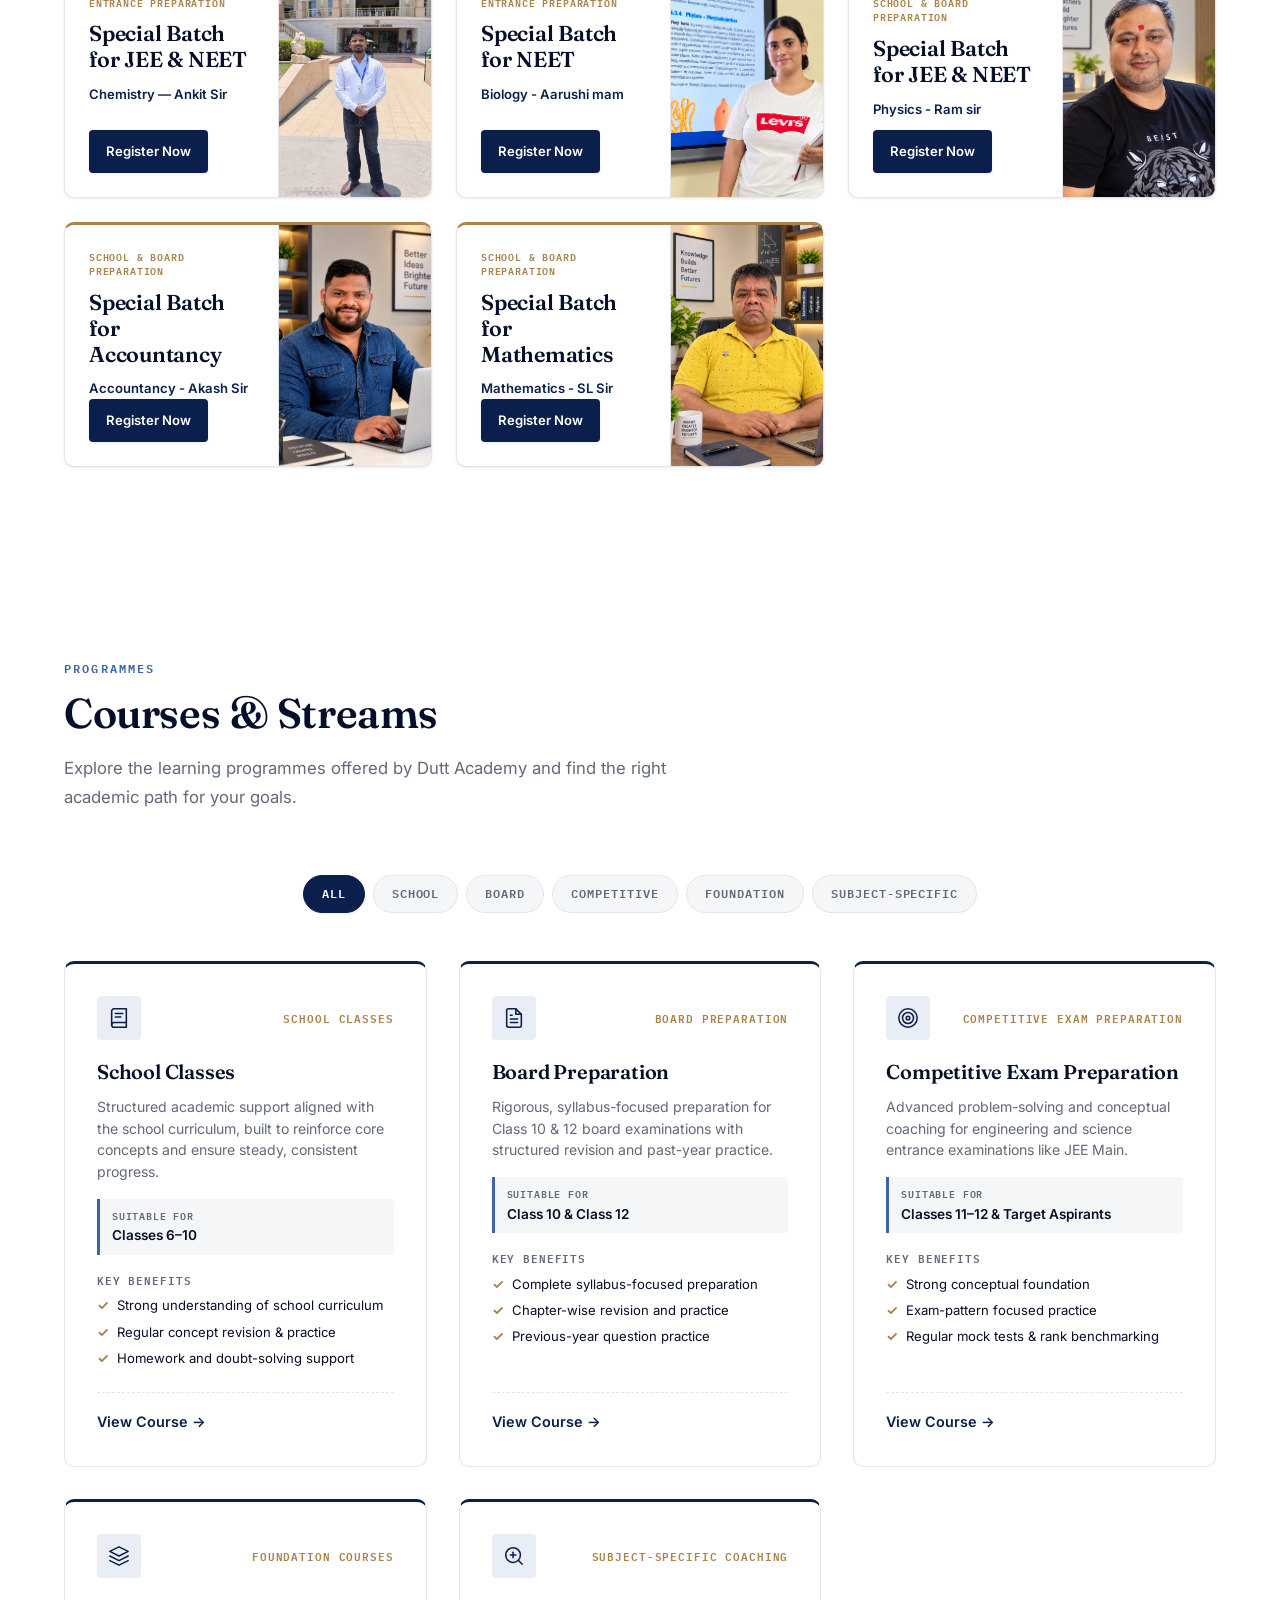
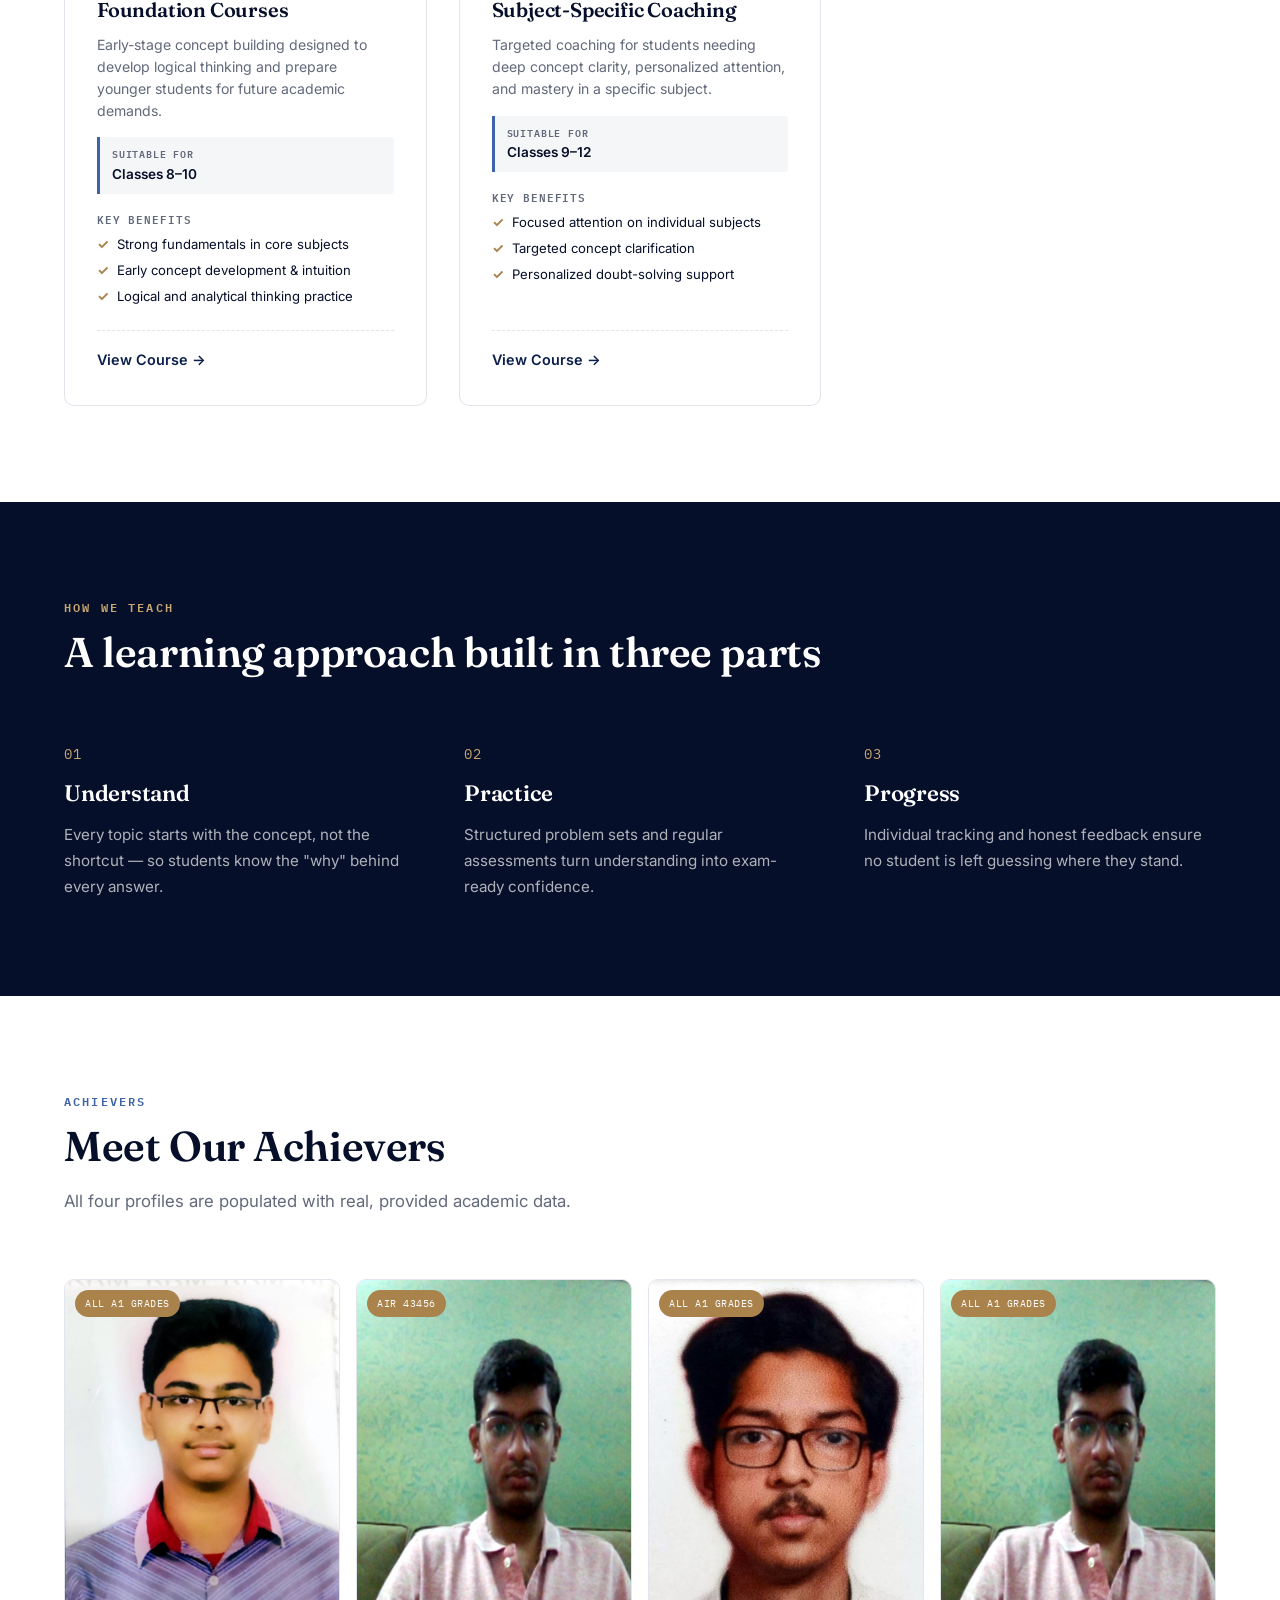
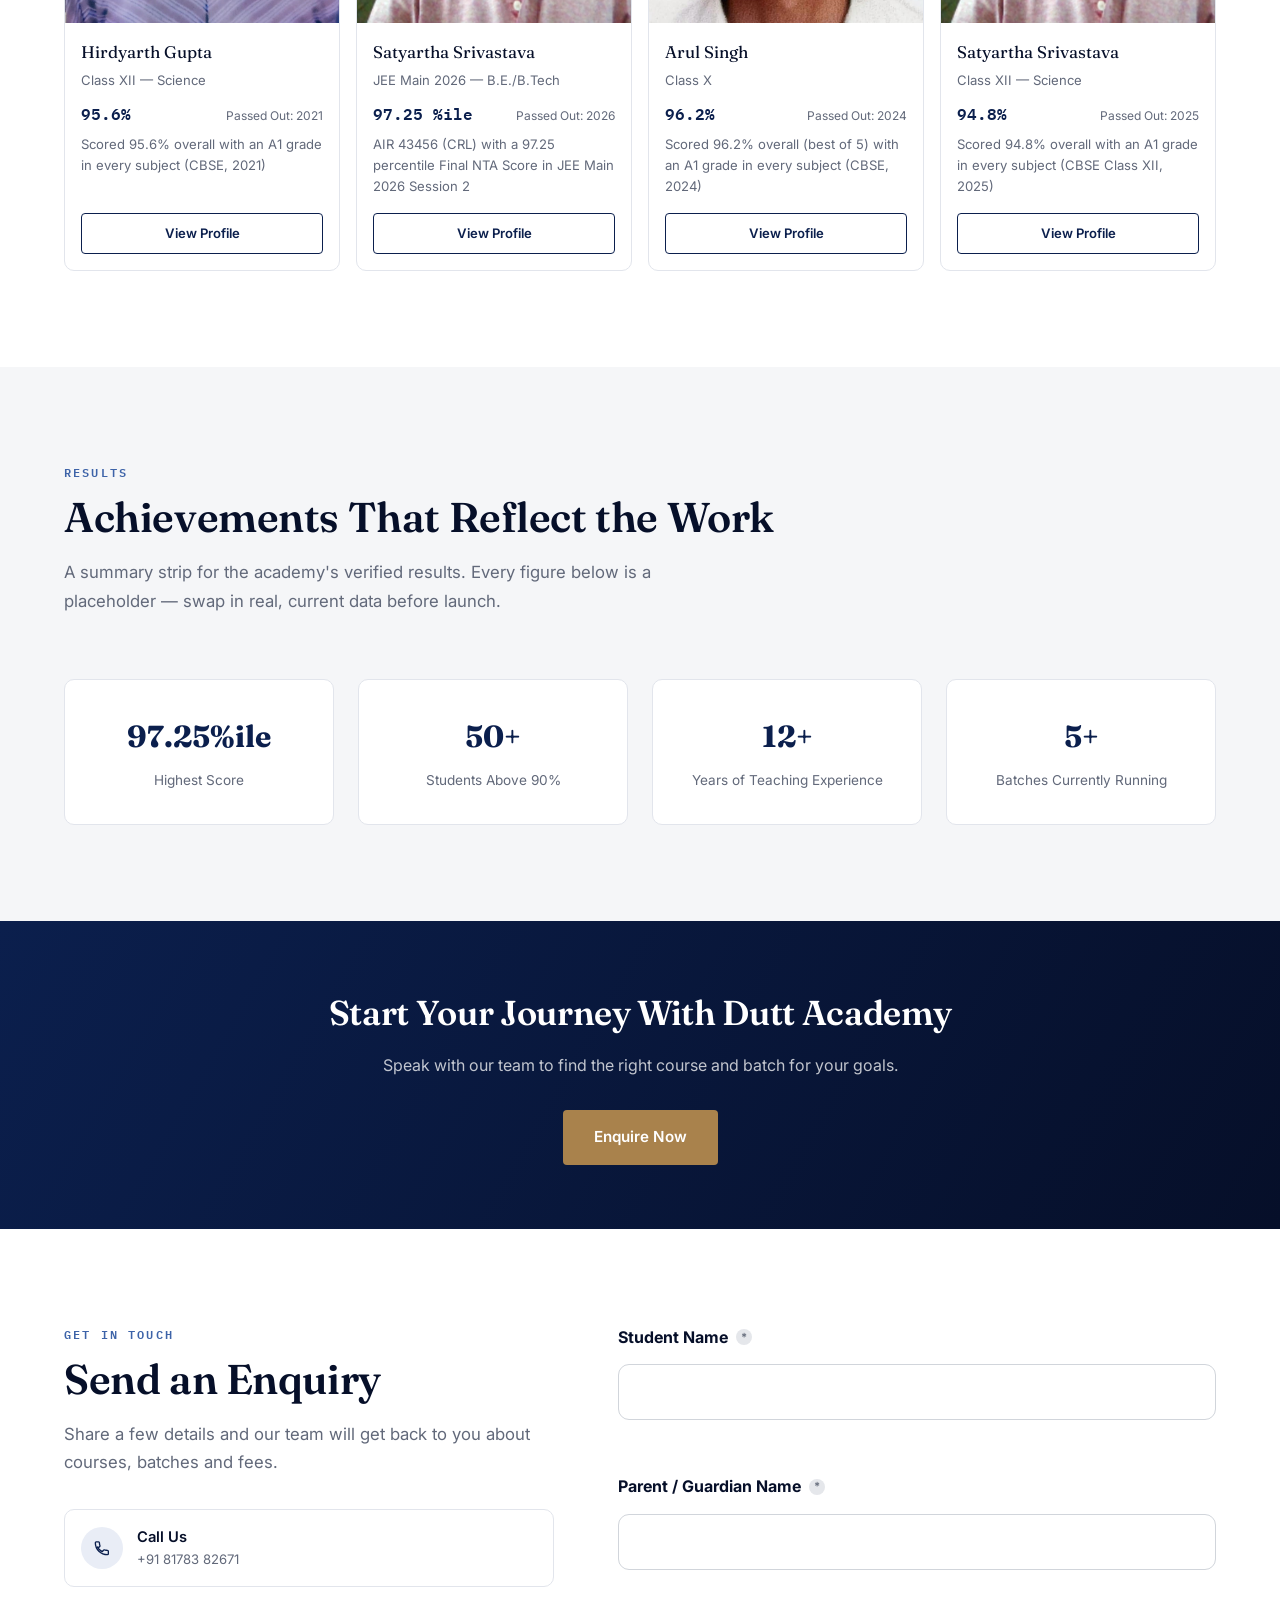
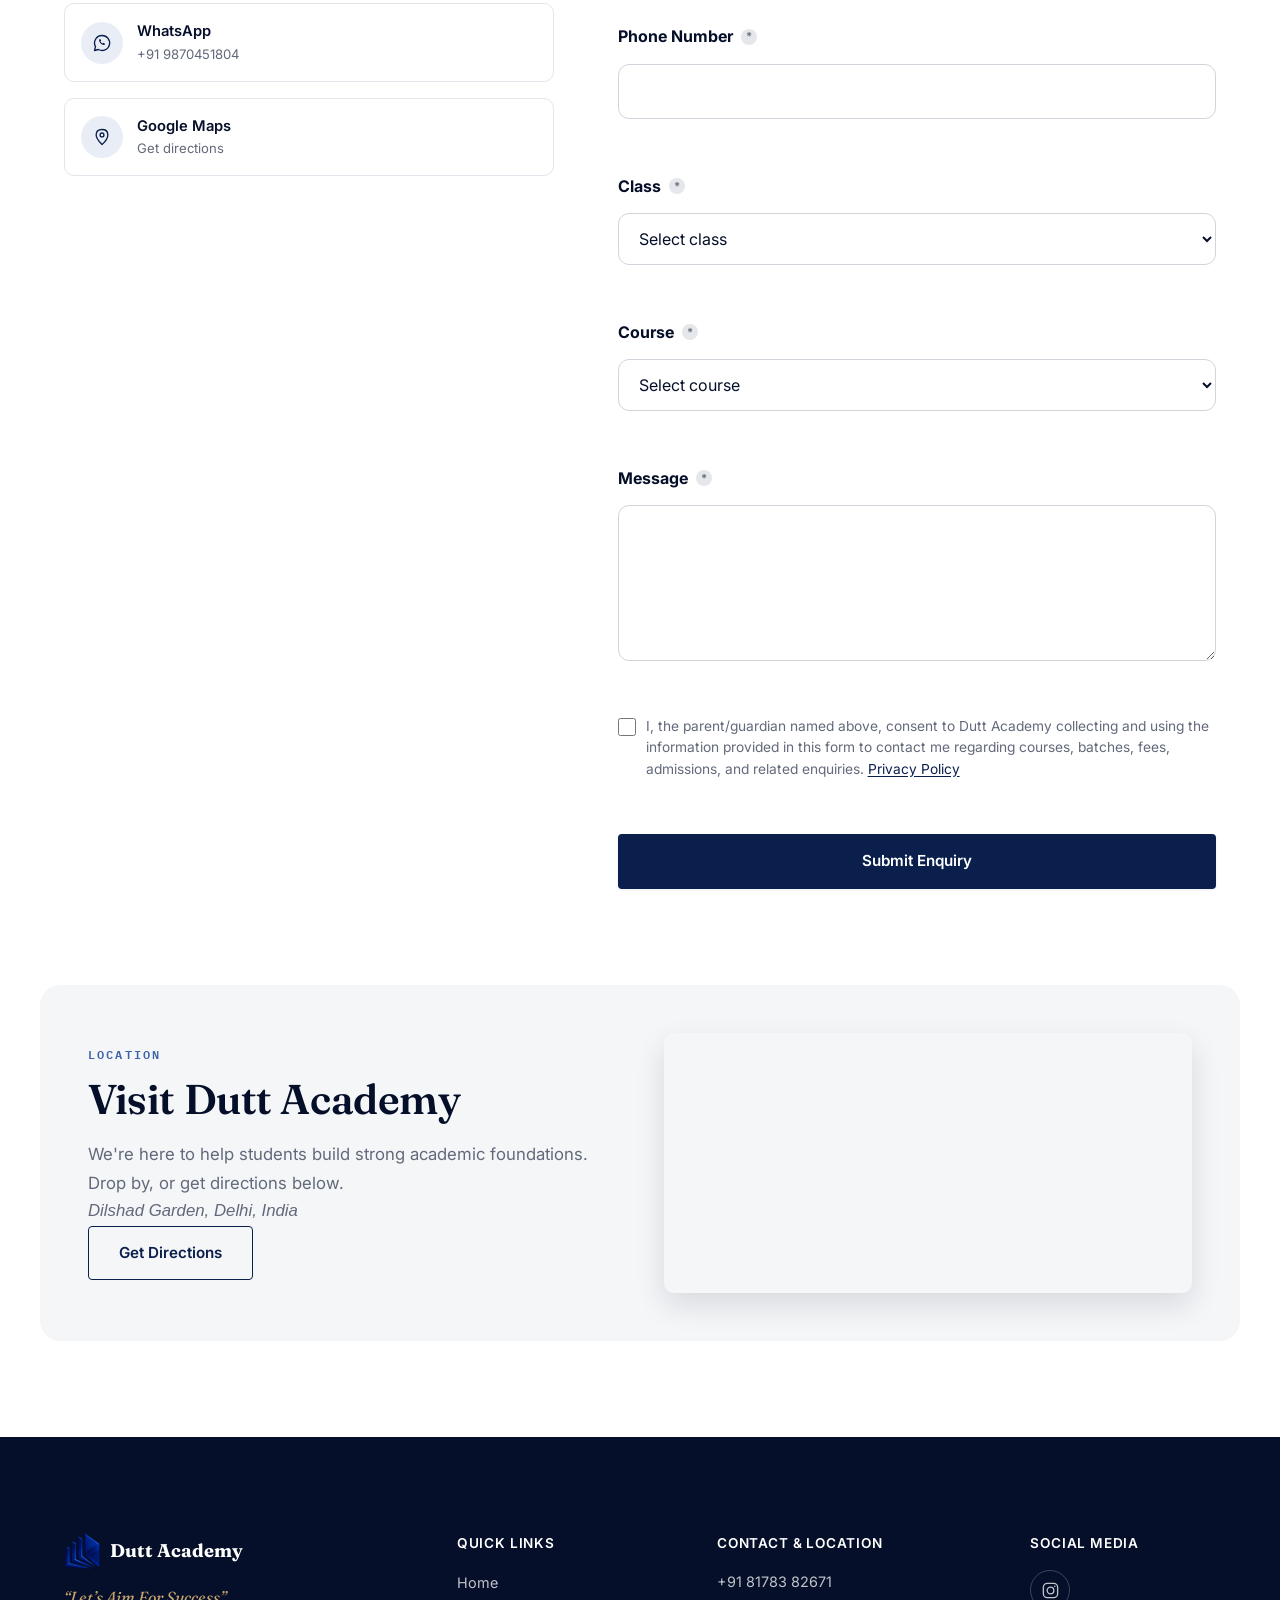
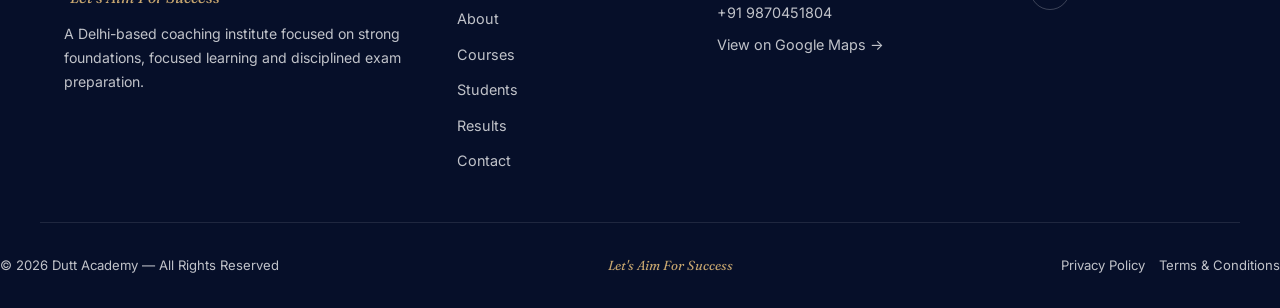
==== commit 9223222c: "SEO improve" ====
--- a/index.html
+++ b/index.html
@@ -3,25 +3,24 @@
 <head>
 <meta charset="UTF-8">
 <meta name="viewport" content="width=device-width, initial-scale=1.0">
-<title>Dutt Academy | Coaching &amp; Exam Preparation in Delhi</title>
-<meta name="description" content="Dutt Academy is a coaching institute in Delhi offering school coaching, board exam preparation, competitive exam preparation, academic coaching and focused student learning.">
+<title>Dutt Academy | Coaching Institute in Dilshad Garden, Delhi</title>
+<meta name="description" content="Dutt Academy is a coaching institute in Dilshad Garden, Delhi, helping students learn and prepare with focused academic support. Explore courses, facilities, admissions and contact details.">
 <meta name="robots" content="index, follow">
-<!-- Replace YOUR-DOMAIN.example with the real production domain before deployment. -->
 <link rel="canonical" href="https://duttacademy.in/">
 
 <!-- Open Graph -->
 <meta property="og:type" content="website">
 <meta property="og:url" content="https://duttacademy.in/">
-<meta property="og:title" content="Dutt Academy | Coaching &amp; Exam Preparation in Delhi">
-<meta property="og:description" content="Explore Dutt Academy's school coaching, board exam preparation, competitive exam preparation and focused academic learning in Delhi.">
+<meta property="og:title" content="Dutt Academy | Coaching Institute in Dilshad Garden, Delhi">
+<meta property="og:description" content="Dutt Academy is a coaching institute in Dilshad Garden, Delhi, helping students learn and prepare with focused academic support.">
 <meta property="og:image" content="https://duttacademy.in/assets/logo/dutt-academy-mark-lg.png">
 <meta property="og:image:alt" content="Dutt Academy">
 <meta property="og:site_name" content="Dutt Academy">
 
 <!-- Twitter/X -->
 <meta name="twitter:card" content="summary_large_image">
-<meta name="twitter:title" content="Dutt Academy | Coaching &amp; Exam Preparation in Delhi">
-<meta name="twitter:description" content="School coaching, board exam preparation, competitive exam preparation and focused academic learning from Dutt Academy in Delhi.">
+<meta name="twitter:title" content="Dutt Academy | Coaching Institute in Dilshad Garden, Delhi">
+<meta name="twitter:description" content="Dutt Academy is a coaching institute in Dilshad Garden, Delhi, helping students learn and prepare with focused academic support.">
 <meta name="twitter:image" content="https://duttacademy.in/assets/logo/dutt-academy-mark-lg.png">
 <meta name="twitter:image:alt" content="Dutt Academy">
 
@@ -46,7 +45,17 @@
       "name": "Dutt Academy",
       "url": "https://duttacademy.in/",
       "description": "Dutt Academy is a Delhi-based coaching institute focused on strong academic foundations, school classes, board preparation, competitive exam preparation and disciplined learning.",
-      "logo": "https://duttacademy.in/assets/logo/dutt-academy-mark-lg.png"
+      "logo": "https://duttacademy.in/assets/logo/dutt-academy-mark-lg.png",
+      "telephone": "+91-8178382671",
+      "address": {
+        "@type": "PostalAddress",
+        "addressLocality": "Dilshad Garden",
+        "addressRegion": "Delhi",
+        "addressCountry": "IN"
+      },
+      "sameAs": [
+        "https://www.instagram.com/dutt_academy/"
+      ]
     },
     {
       "@type": "WebSite",
@@ -120,7 +129,7 @@
     <div class="container hero__inner">
       <div class="hero__content reveal">
         <p class="eyebrow">DUTT ACADEMY</p>
-        <h1 class="hero__headline">Building Strong Foundations.<br>Creating Successful Futures.</h1>
+        <h1 class="hero__headline">Dutt Academy &mdash; Coaching Institute in Dilshad Garden, Delhi</h1>
         <p class="hero__lede">Dutt Academy is a Delhi-based coaching institute dedicated to disciplined, concept-first learning. We work closely with every student to strengthen fundamentals, build exam readiness, and guide them toward long-term academic success.</p>
         <div class="hero__actions">
           <a href="#courses" class="btn btn--gold">Explore Courses</a>
@@ -586,6 +595,7 @@
         <p class="eyebrow">LOCATION</p>
         <h2 class="section-title">Visit Dutt Academy</h2>
         <p class="section-subtitle">We're here to help students build strong academic foundations. Drop by, or get directions below.</p>
+        <address class="section-subtitle">Dilshad Garden, Delhi, India</address>
         <a href="https://www.google.com/maps/dir/?api=1&destination=28.6833308,77.325514" target="_blank" rel="noopener" class="btn btn--outline-dark">Get Directions</a>
       </div>
       <div class="map-card__frame reveal">
